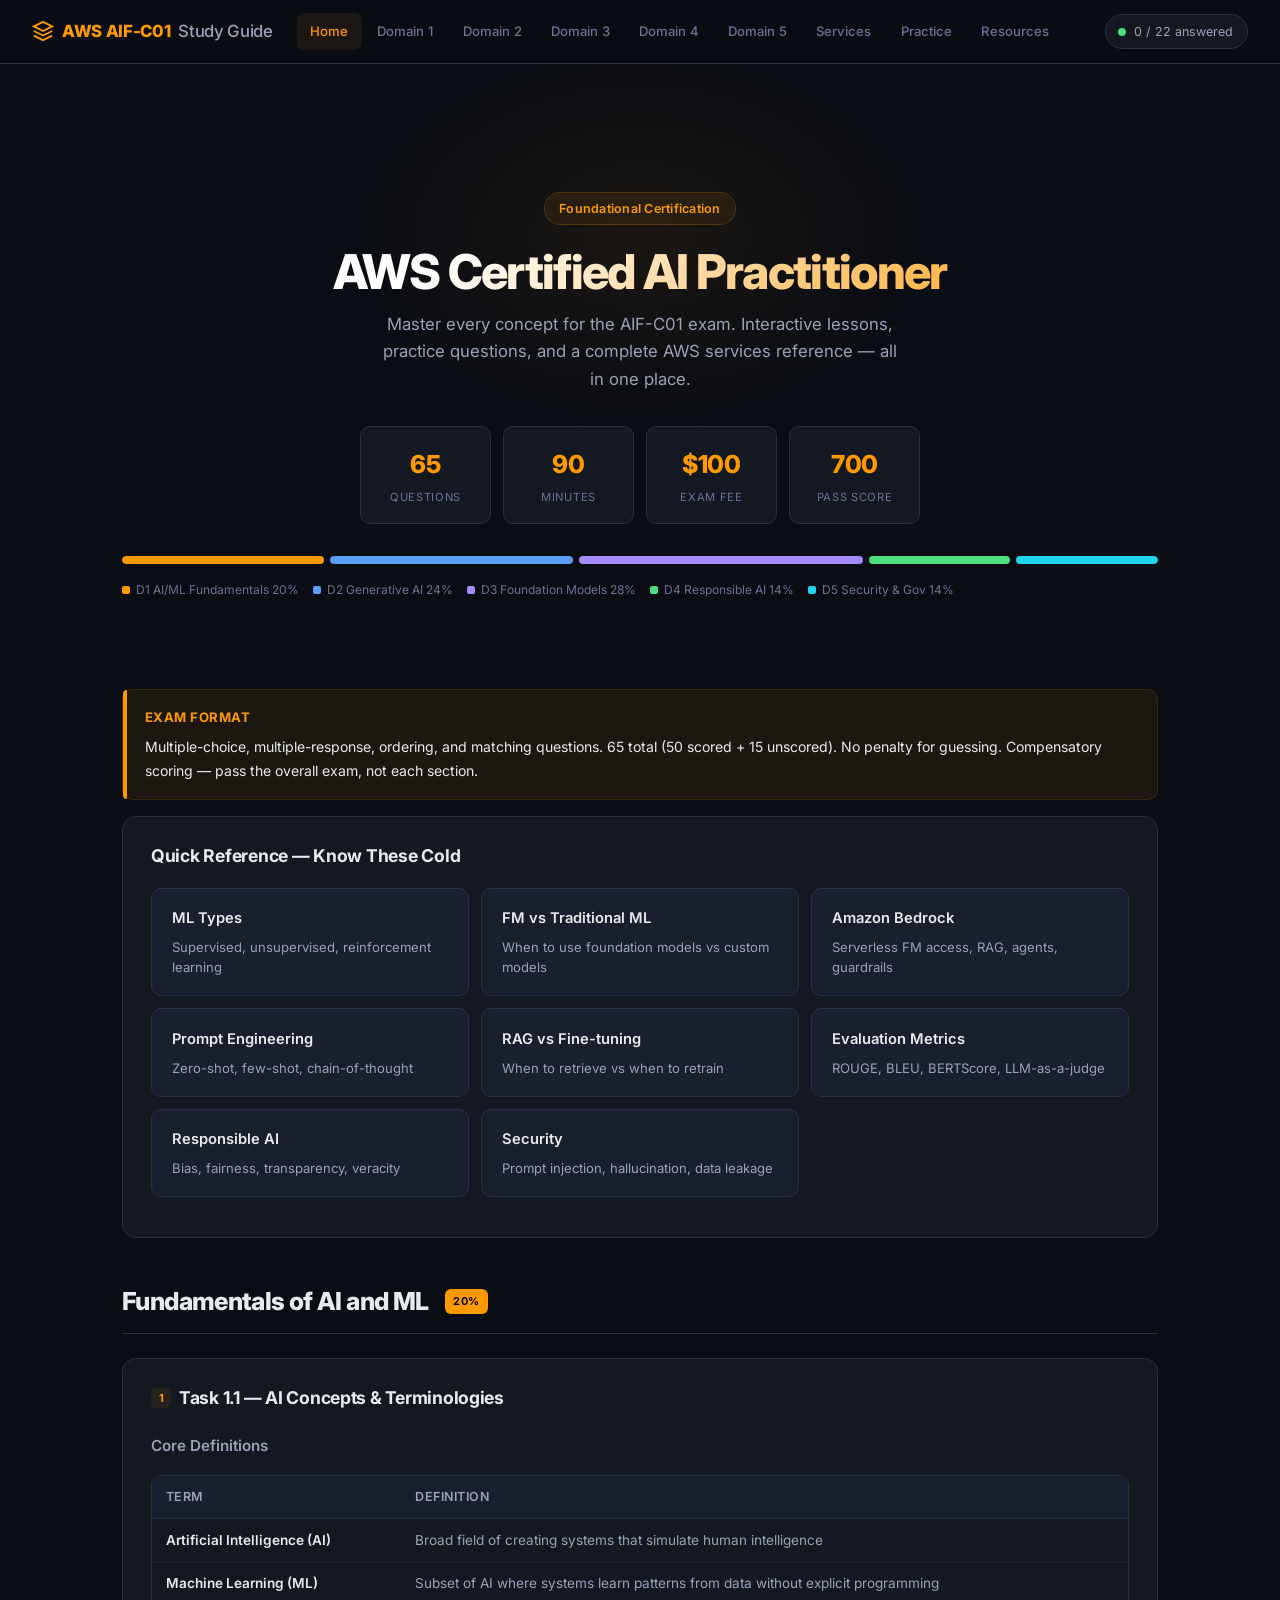
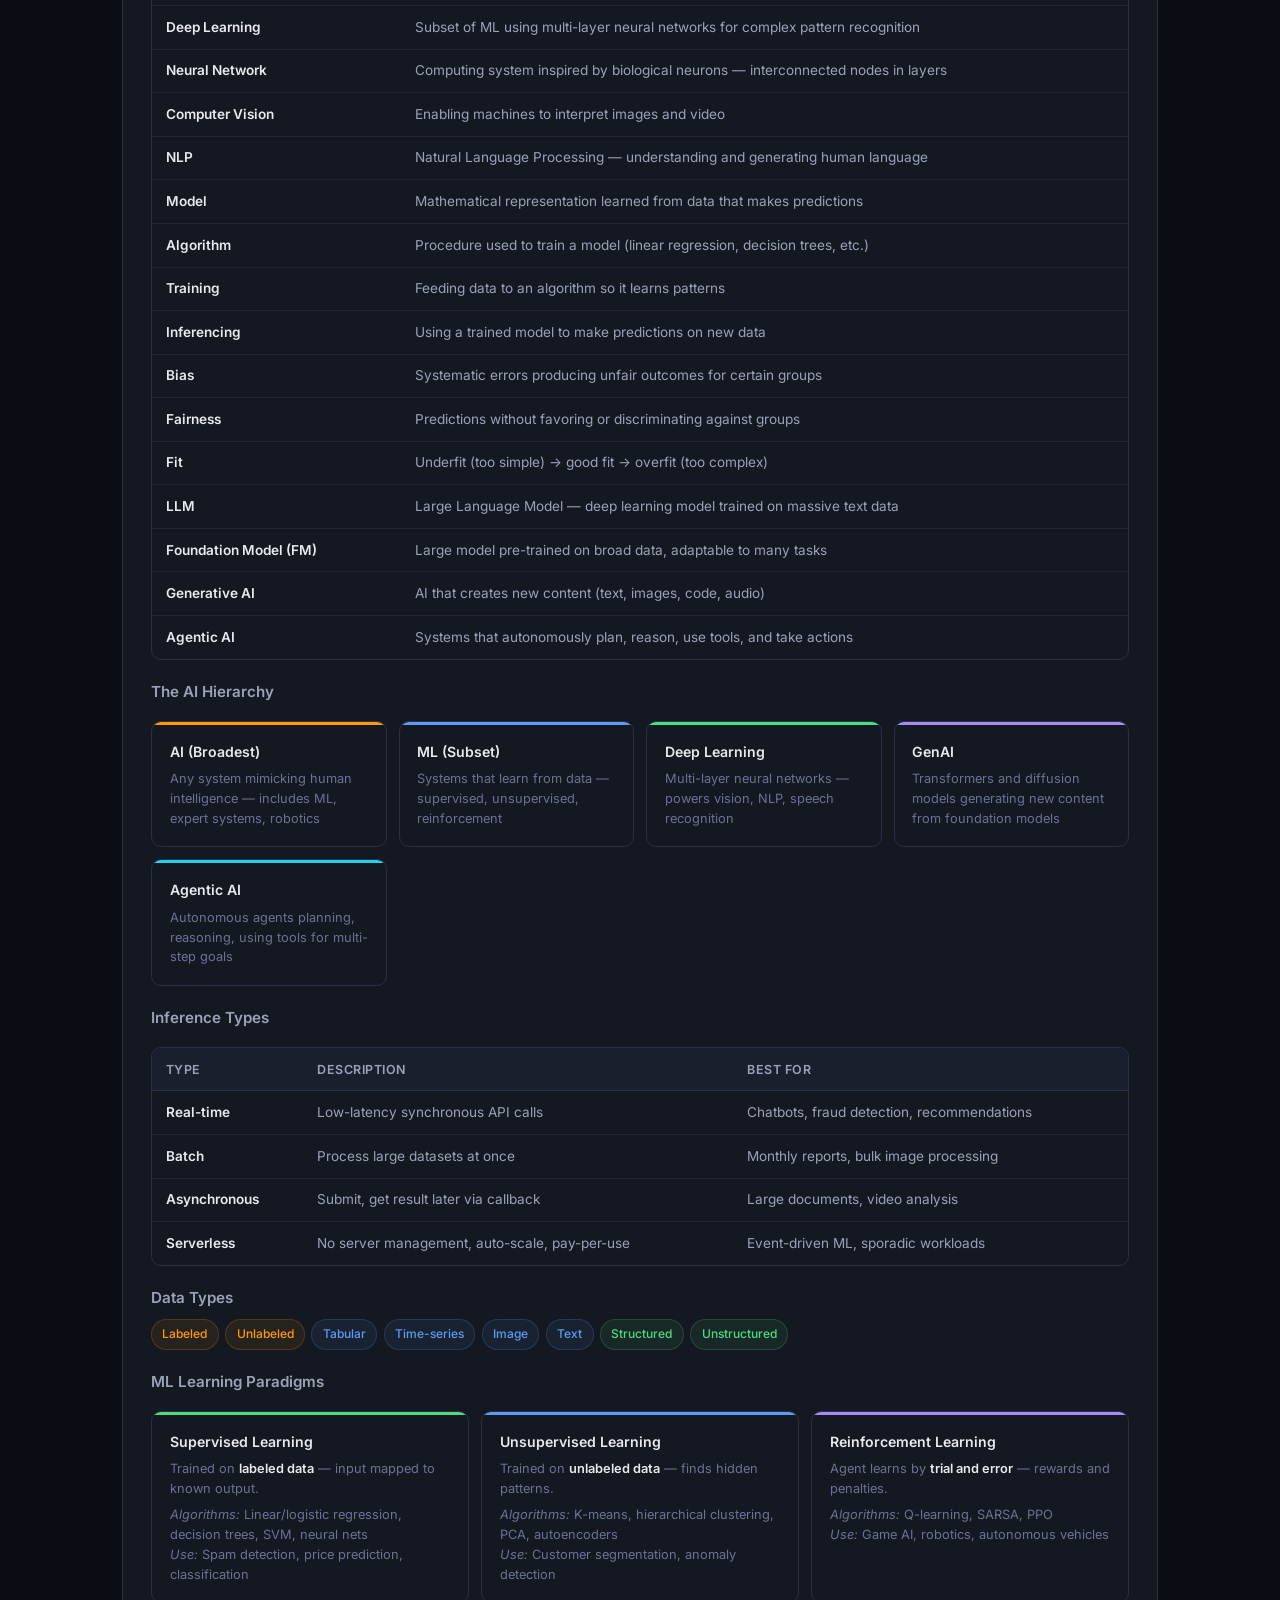
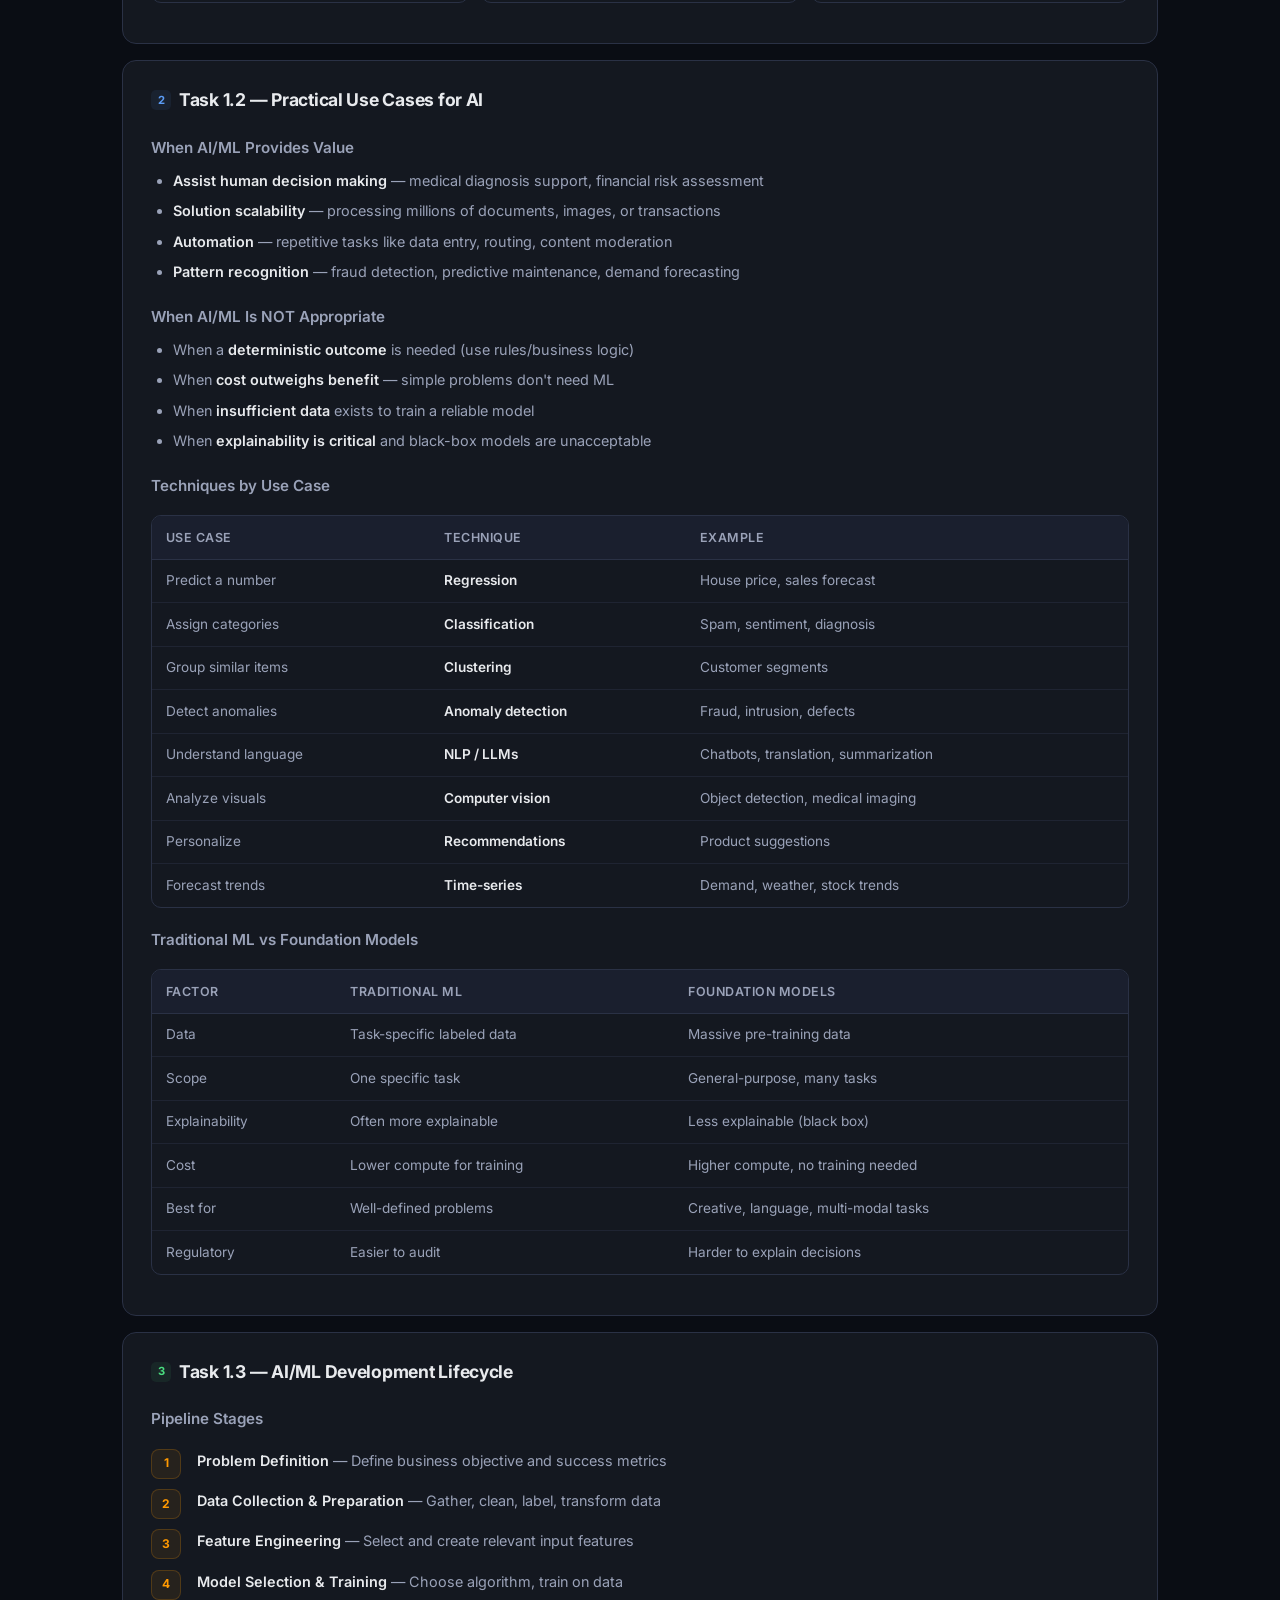
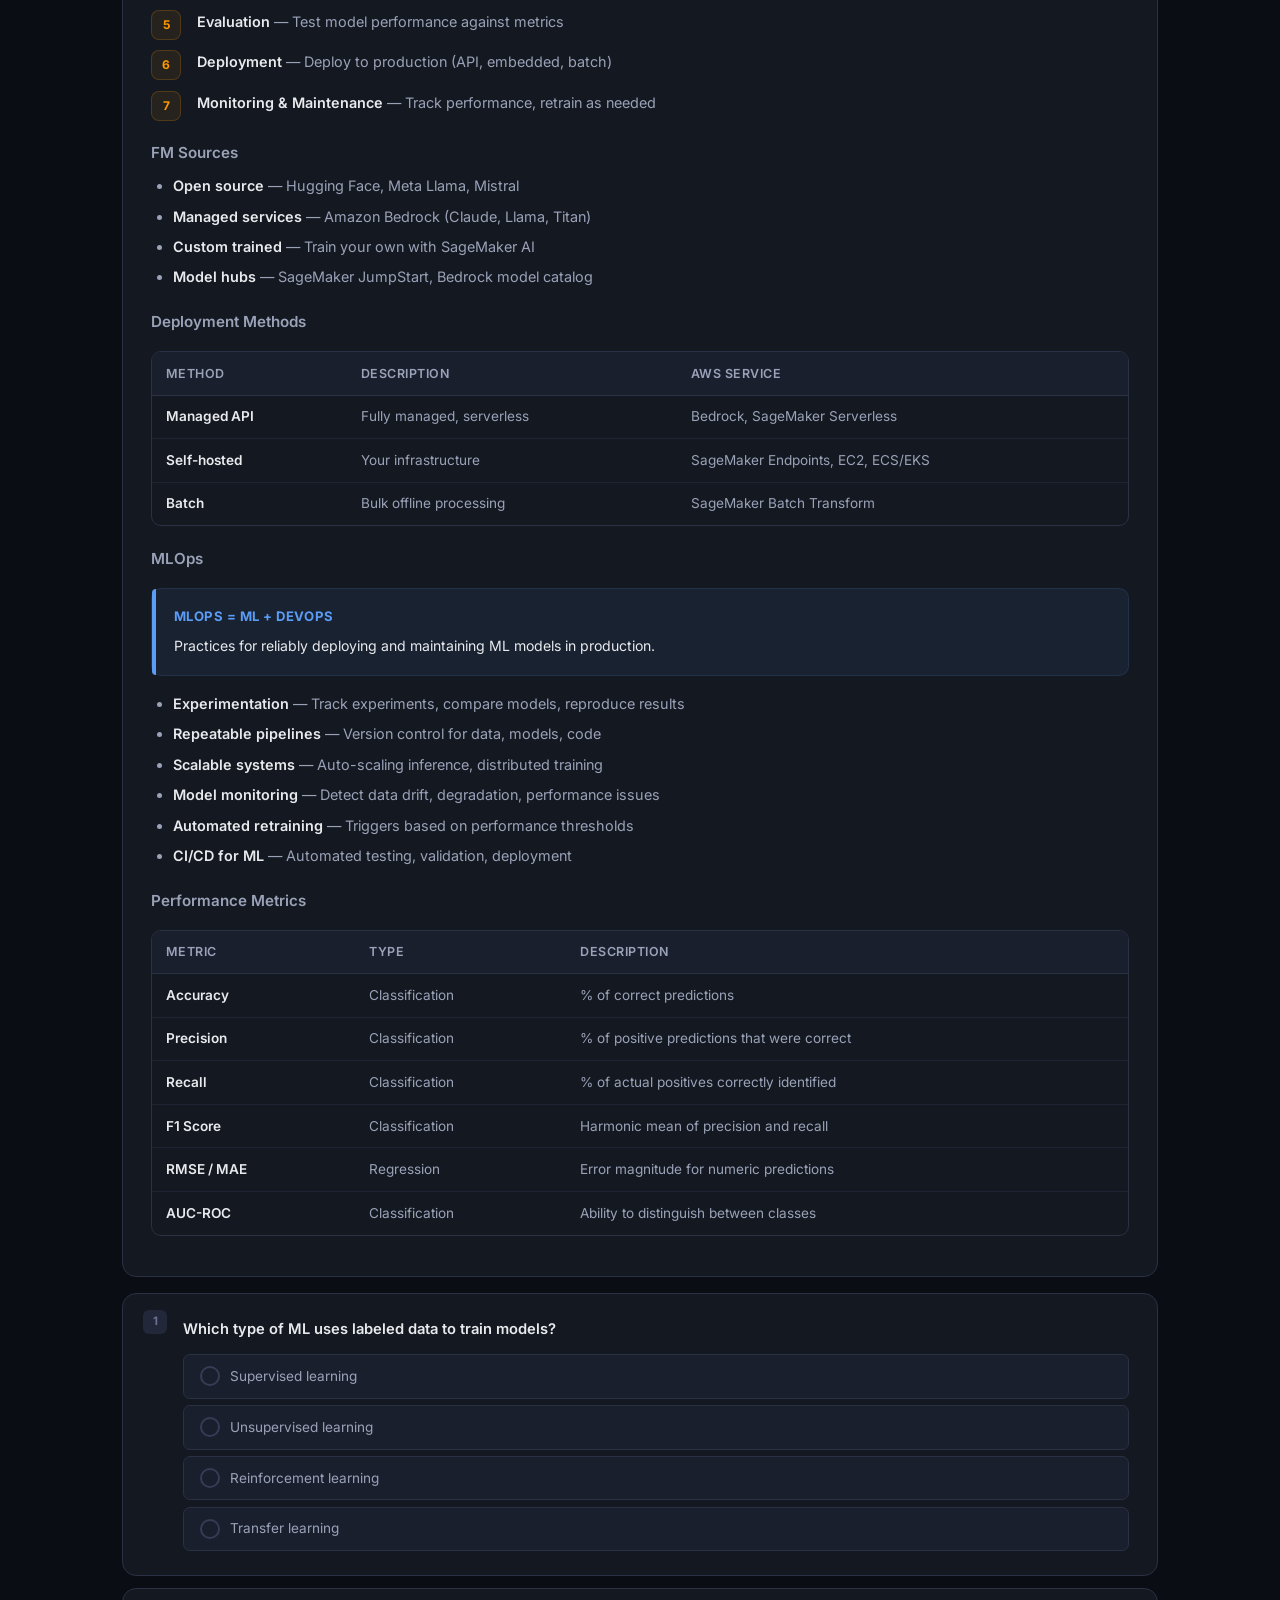
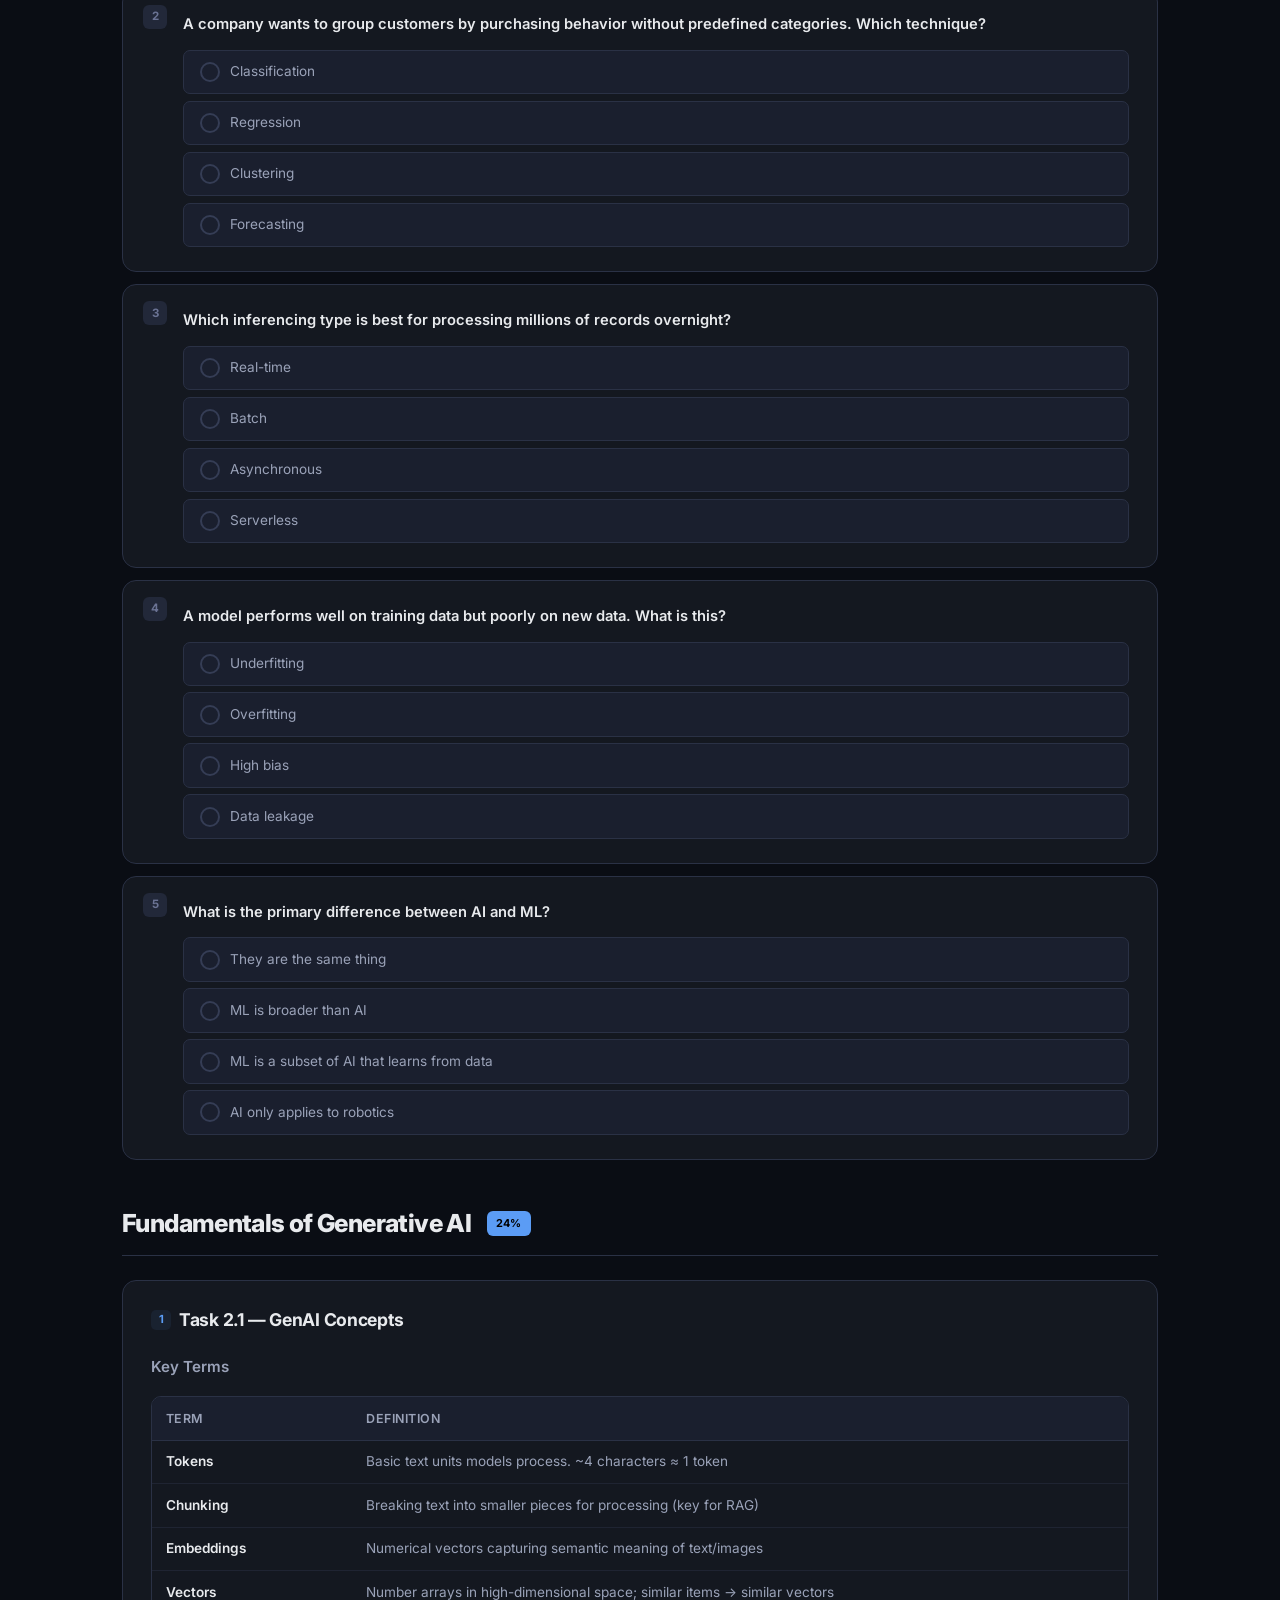
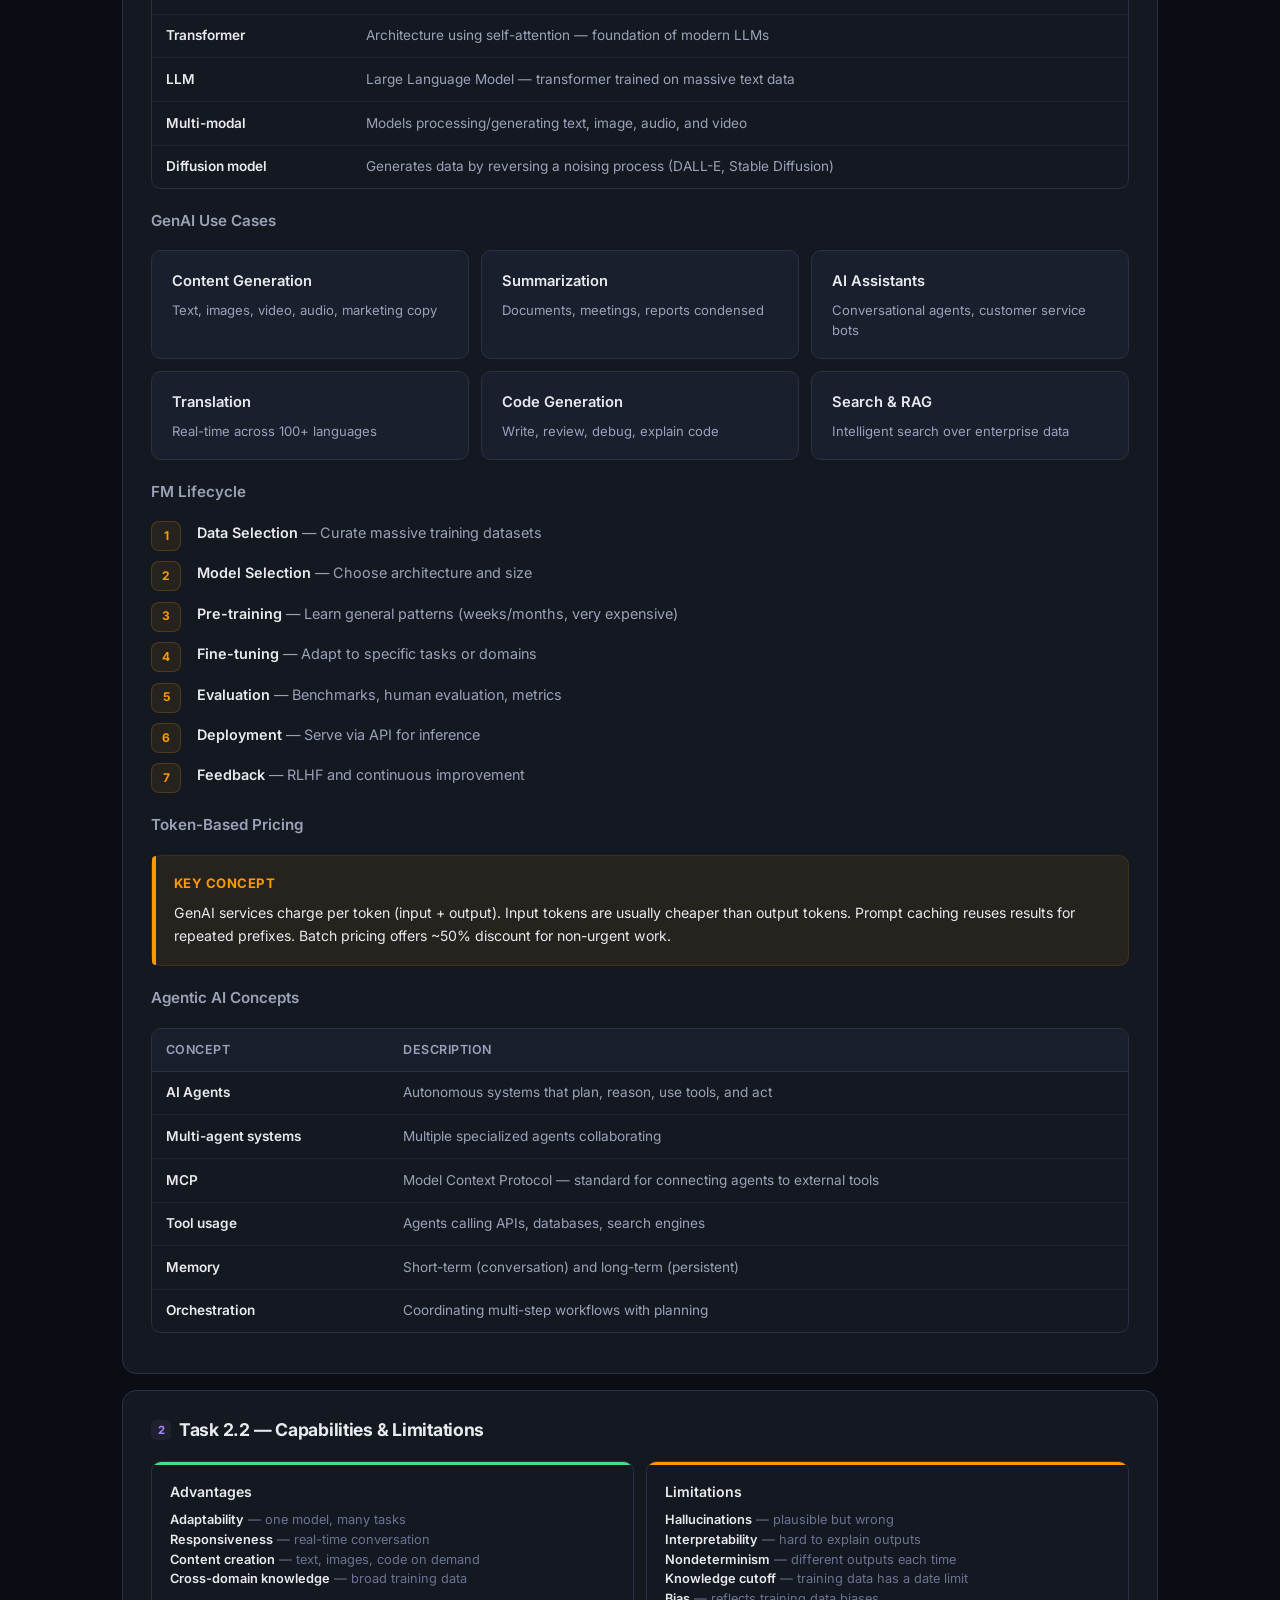
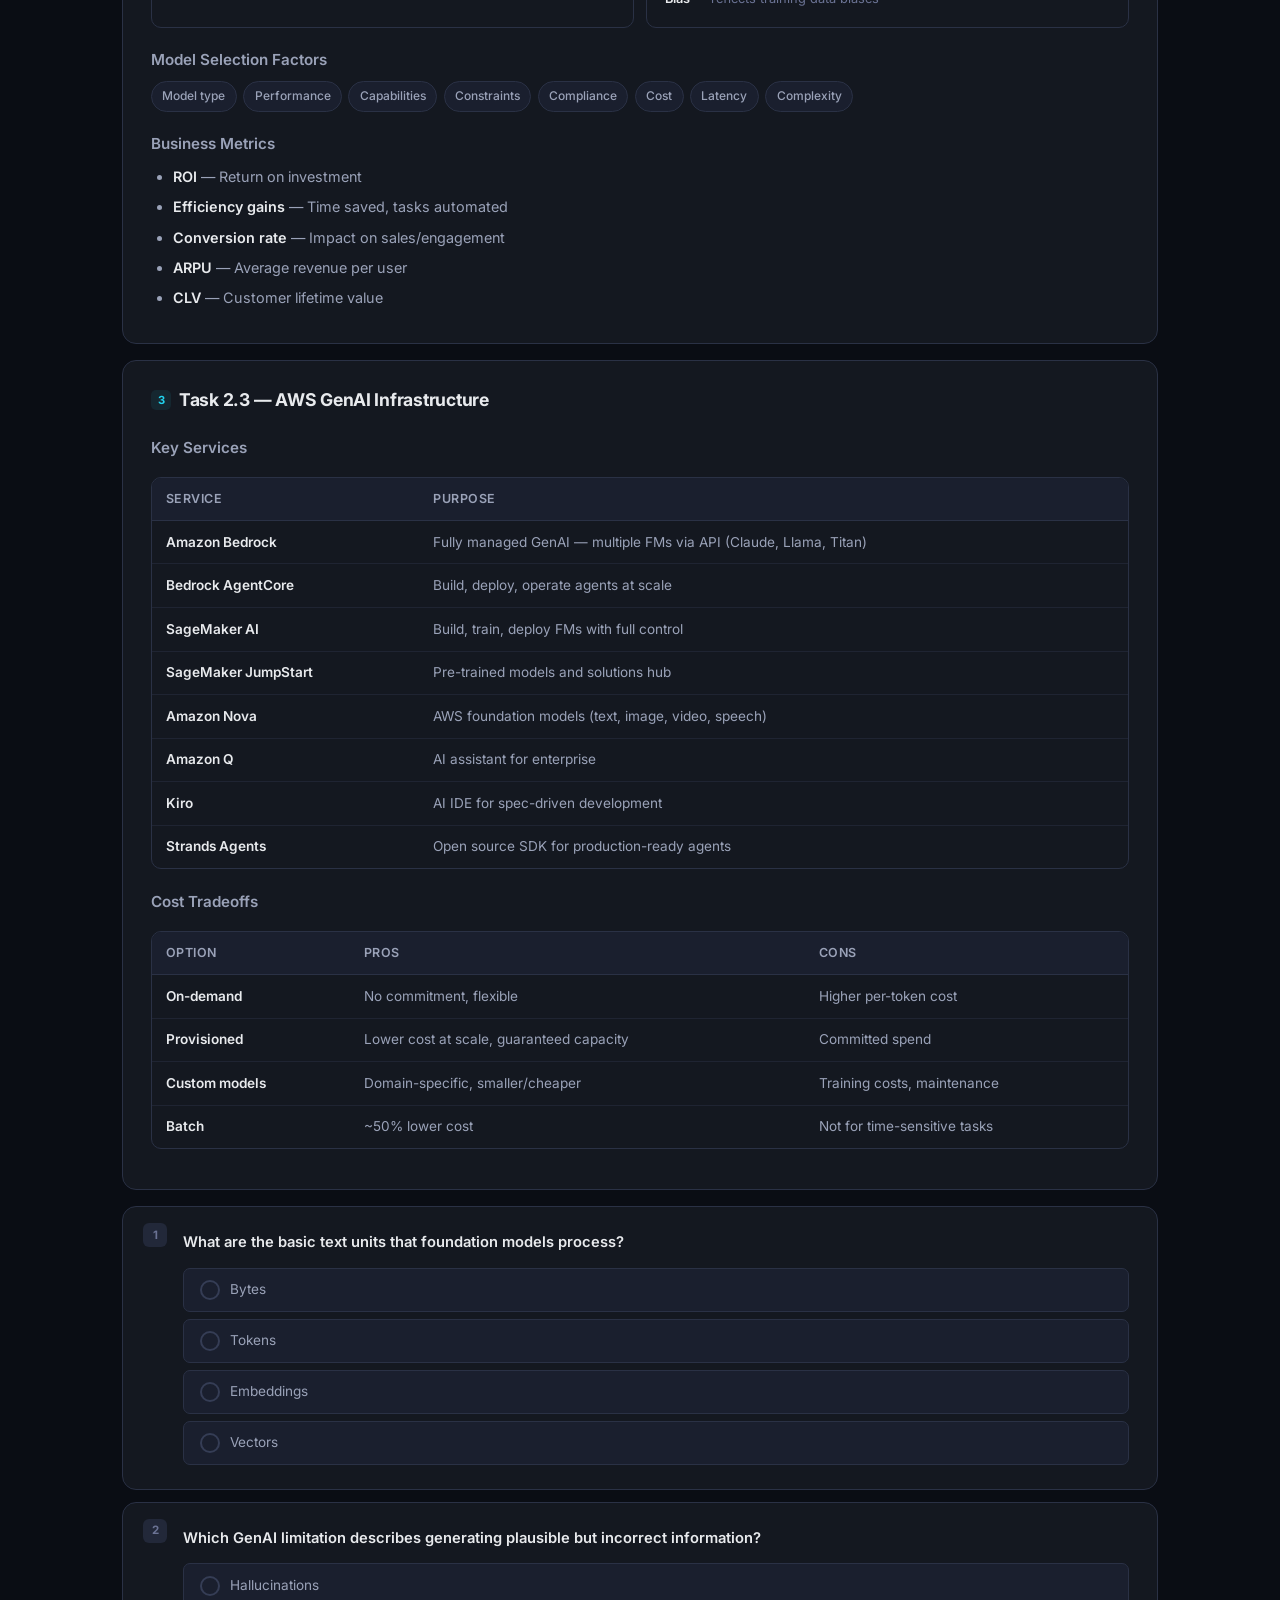
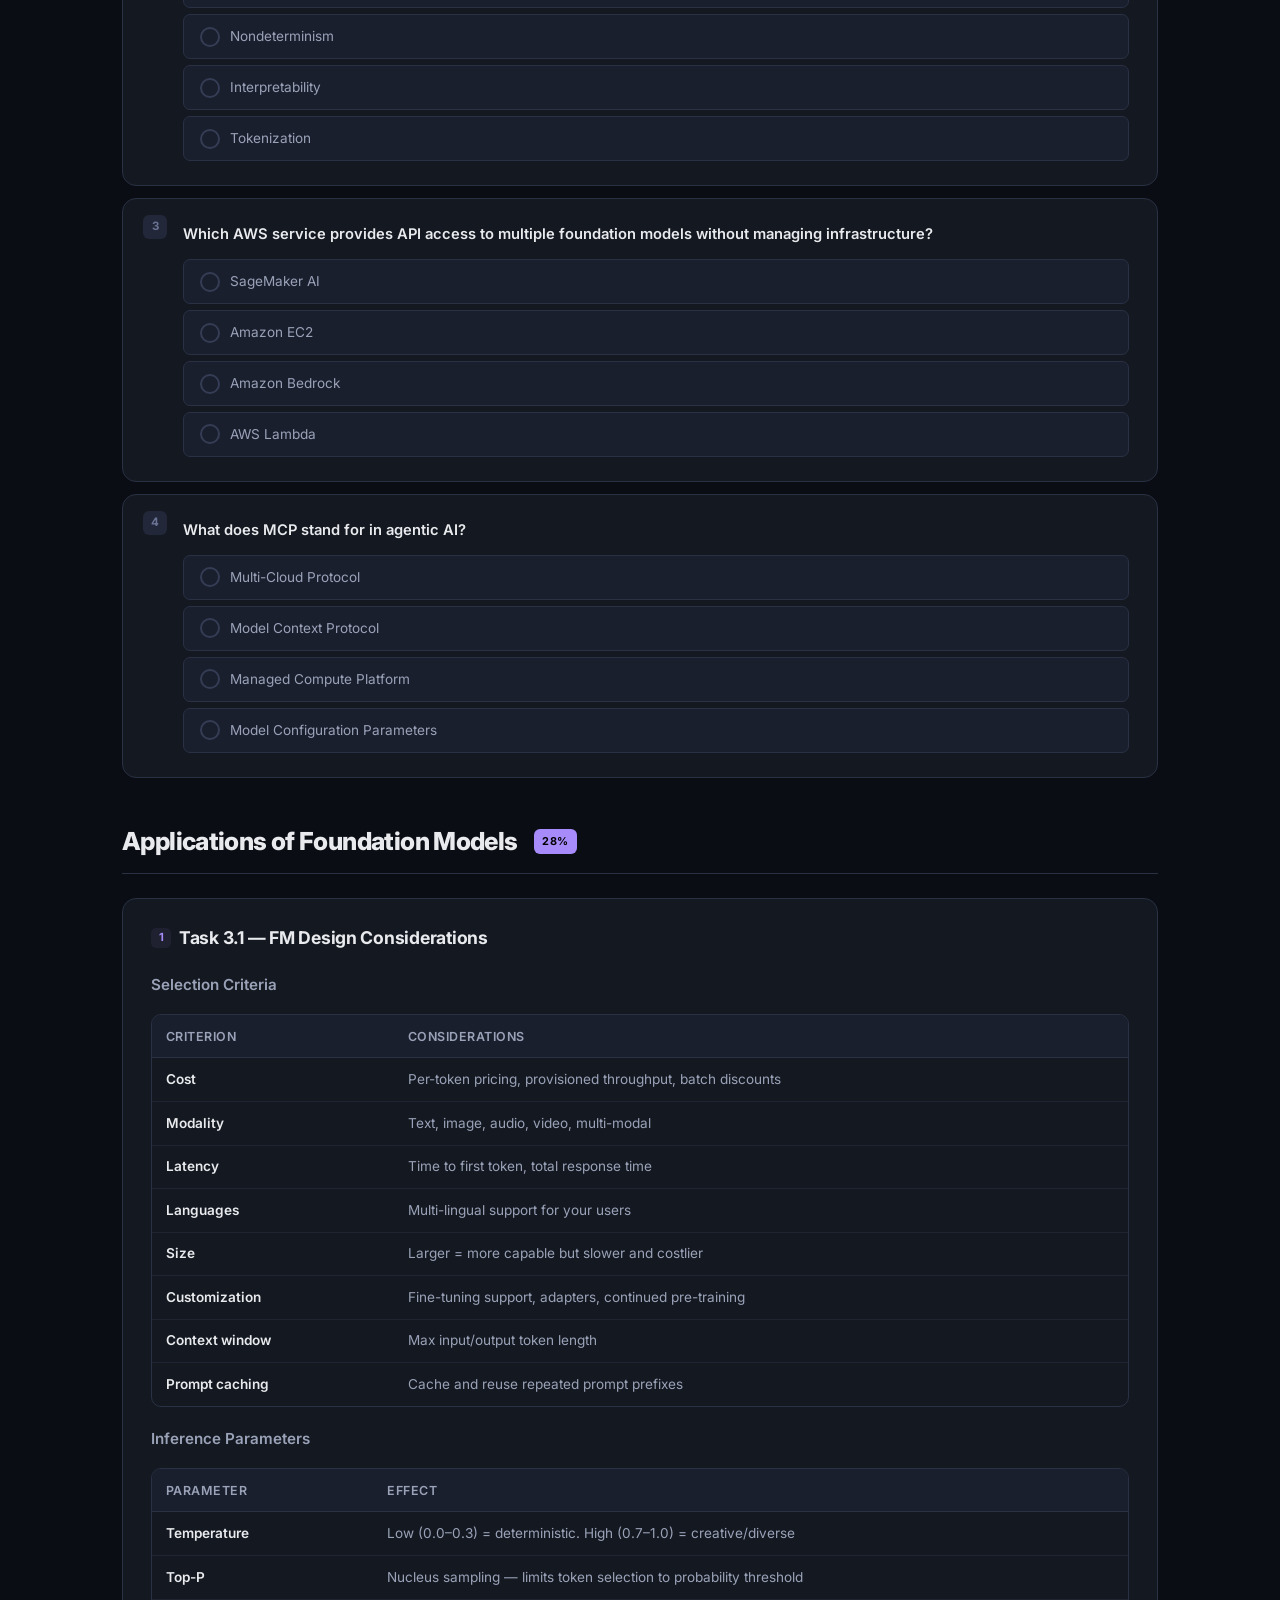
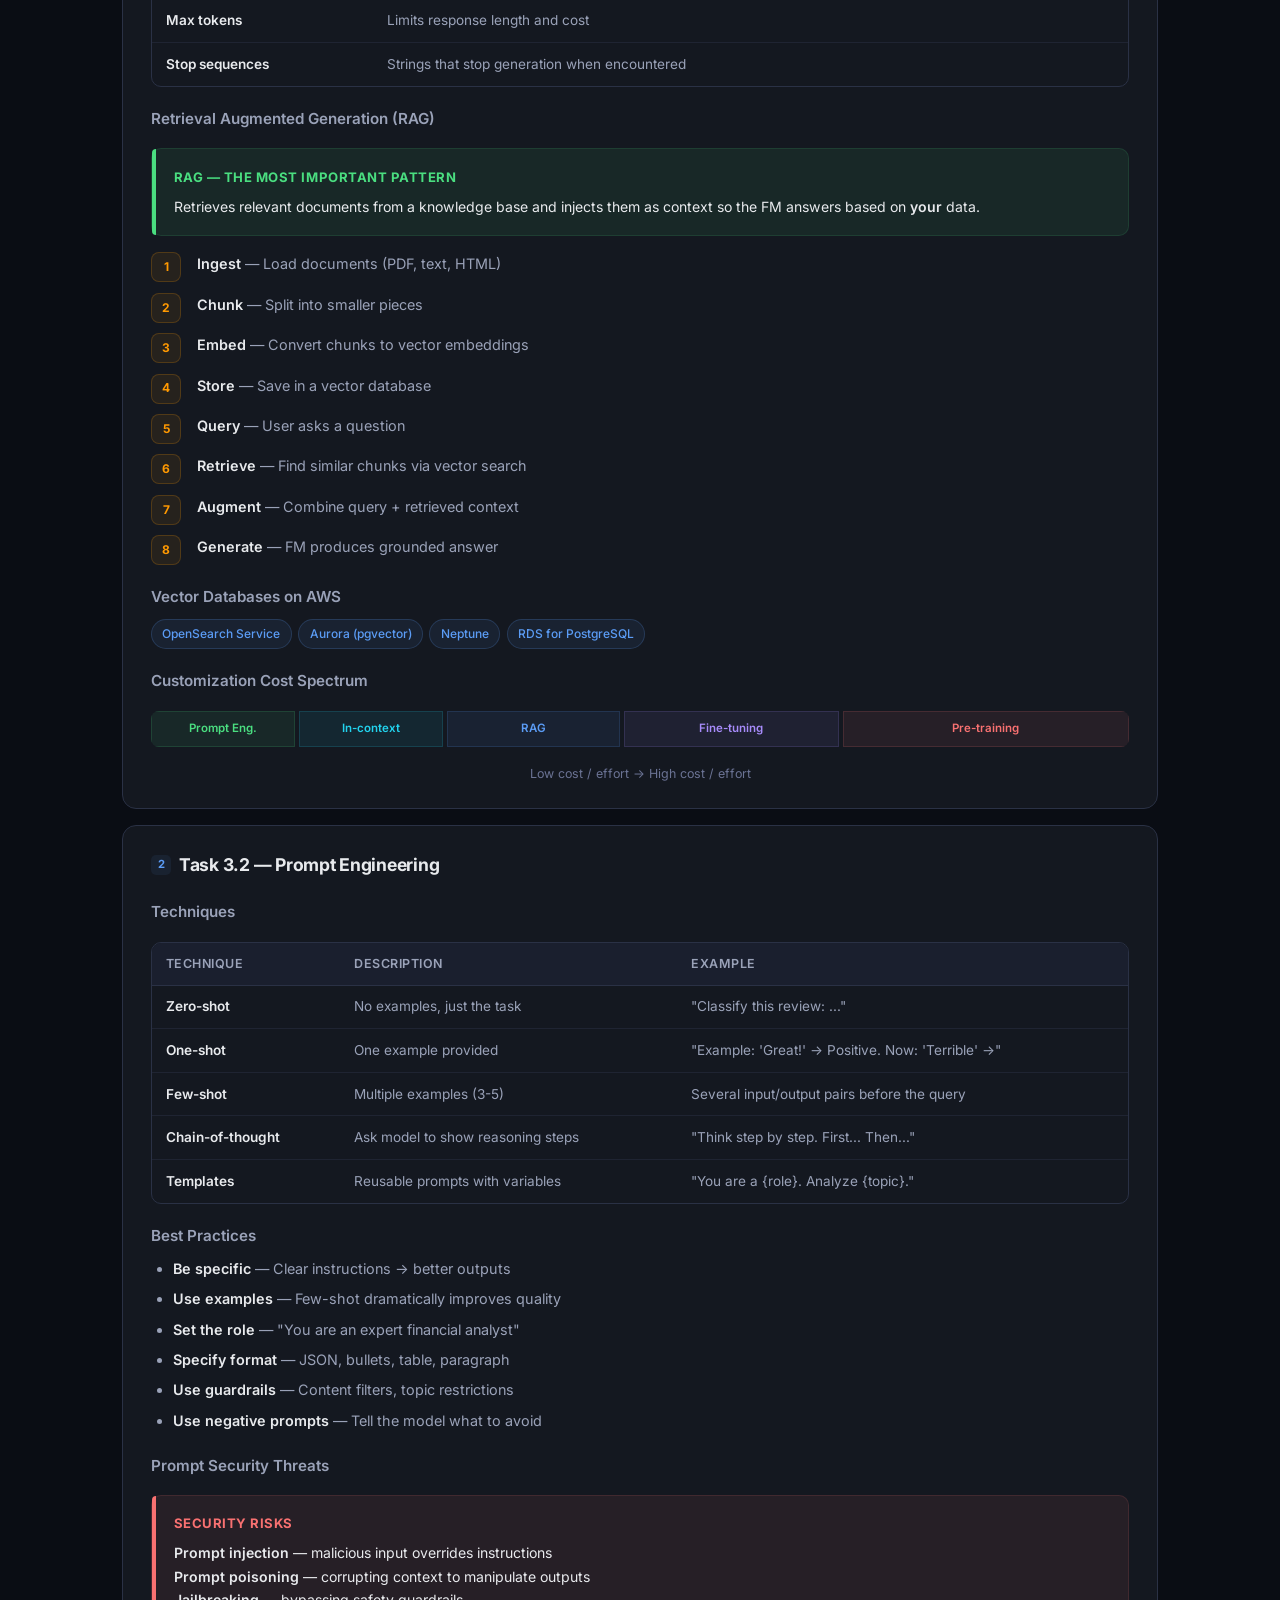
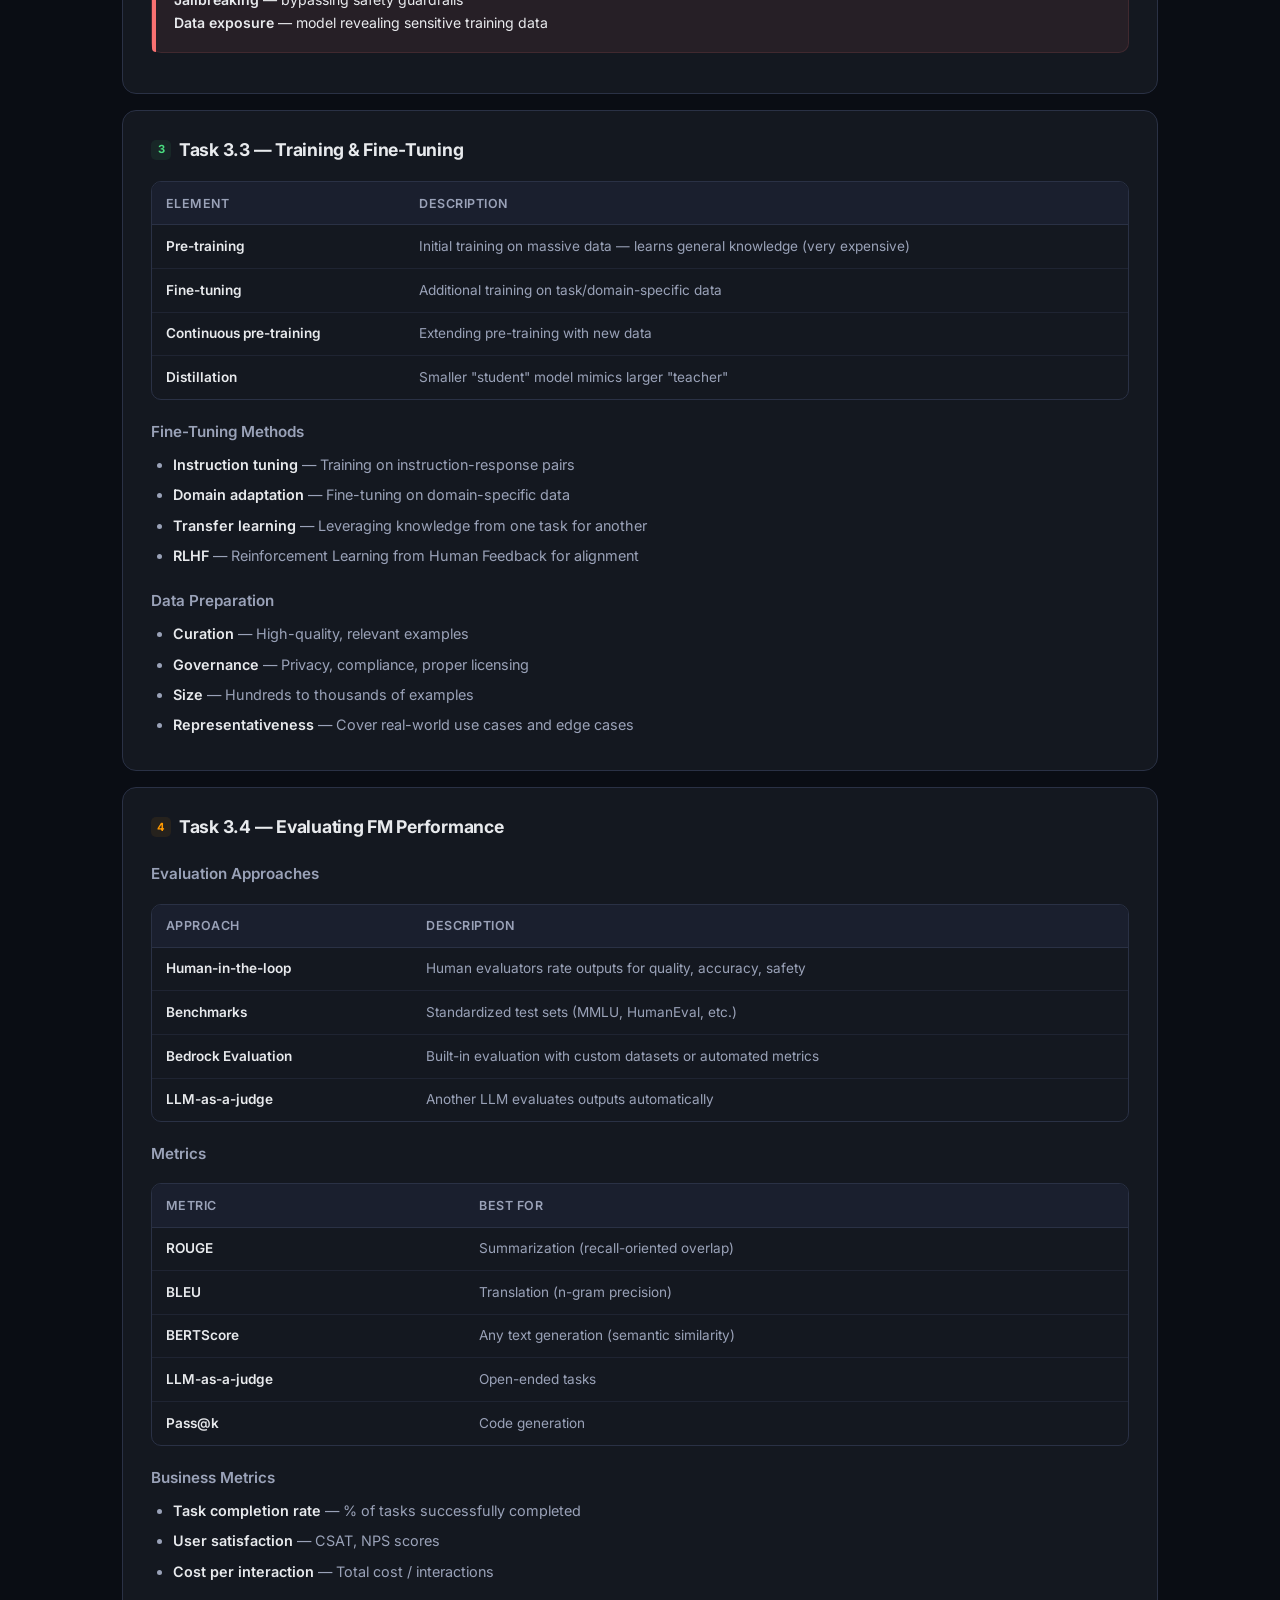
==== docs/index.html @ 1b29e48a "Deploy site to GitHub Pages via docs/ folder GitHub Pages only supports / or /docs as source paths. " ====
<!DOCTYPE html>
<html lang="en">
<head>
<meta charset="UTF-8">
<meta name="viewport" content="width=device-width, initial-scale=1.0">
<title>AWS AI Practitioner (AIF-C01) — Study Guide</title>
<link rel="preconnect" href="https://fonts.googleapis.com">
<link href="https://fonts.googleapis.com/css2?family=Inter:wght@400;500;600;700;800&family=JetBrains+Mono:wght@400;500&display=swap" rel="stylesheet">
<style>
/* ─── FOUNDATIONS ─── */
:root{
  --bg:#0a0d14;--bg2:#0f1219;--surface:#141820;--surface2:#1a1f2e;--surface3:#222839;
  --border:#2a3145;--border2:#353d55;
  --orange:#ff9900;--orange2:#ffad33;--orange-dim:rgba(255,153,0,.08);
  --blue:#5b9cf5;--blue-dim:rgba(91,156,245,.08);
  --green:#4ade80;--green-dim:rgba(74,222,128,.08);
  --red:#f87171;--red-dim:rgba(248,113,113,.08);
  --purple:#a78bfa;--purple-dim:rgba(167,139,250,.08);
  --cyan:#22d3ee;--cyan-dim:rgba(34,211,238,.08);
  --text:#e8eaed;--text2:#9aa2b8;--text3:#6b7394;
  --radius:14px;--radius-sm:10px;--radius-xs:7px;
  --shadow:0 4px 24px rgba(0,0,0,.35);--shadow-sm:0 2px 12px rgba(0,0,0,.25);
  --font:'Inter',system-ui,-apple-system,sans-serif;
  --mono:'JetBrains Mono',ui-monospace,monospace;
}
*{margin:0;padding:0;box-sizing:border-box}
html{scroll-behavior:smooth;scrollbar-width:thin;scrollbar-color:var(--border2) transparent}
::-webkit-scrollbar{width:6px}::-webkit-scrollbar-track{background:transparent}::-webkit-scrollbar-thumb{background:var(--border2);border-radius:3px}
body{font-family:var(--font);background:var(--bg);color:var(--text);line-height:1.72;font-size:15px;-webkit-font-smoothing:antialiased}
::selection{background:rgba(255,153,0,.25)}
a{color:var(--orange);text-decoration:none;transition:.2s}a:hover{color:var(--orange2)}
img{max-width:100%}

/* ─── TOP NAV ─── */
.topnav{position:fixed;top:0;left:0;right:0;height:64px;background:rgba(10,13,20,.88);backdrop-filter:blur(16px) saturate(1.4);border-bottom:1px solid var(--border);z-index:200;display:flex;align-items:center;padding:0 2rem;gap:1.5rem}
.logo{font-weight:800;font-size:1.05rem;color:var(--orange);white-space:nowrap;letter-spacing:-.02em;display:flex;align-items:center;gap:.5rem}
.logo svg{width:22px;height:22px}
.logo span{color:var(--text2);font-weight:500}
.nav-links{display:flex;gap:2px;overflow-x:auto;scrollbar-width:none;flex:1}
.nav-links::-webkit-scrollbar{display:none}
.nav-links a{padding:.45rem .85rem;border-radius:var(--radius-xs);font-size:.82rem;font-weight:500;color:var(--text3);white-space:nowrap;transition:.2s;position:relative}
.nav-links a:hover{color:var(--text);background:var(--surface)}
.nav-links a.active{color:var(--orange);background:var(--orange-dim)}
.nav-right{display:flex;align-items:center;gap:.75rem}
.progress-pill{display:flex;align-items:center;gap:.5rem;background:var(--surface);border:1px solid var(--border);border-radius:20px;padding:.35rem .9rem .35rem .7rem;font-size:.78rem;color:var(--text2);white-space:nowrap}
.progress-pill .dot{width:8px;height:8px;border-radius:50%;background:var(--green)}
.menu-btn{display:none;background:none;border:none;color:var(--text2);cursor:pointer;padding:.4rem}

/* ─── LAYOUT ─── */
.main{max-width:960px;margin:0 auto;padding:88px 2rem 4rem}
.wide{max-width:1100px}

/* ─── HERO ─── */
.hero{text-align:center;padding:3.5rem 0 2.5rem;position:relative}
.hero::before{content:'';position:absolute;top:-100px;left:50%;transform:translateX(-50%);width:600px;height:400px;background:radial-gradient(ellipse,rgba(255,153,0,.07) 0%,transparent 70%);pointer-events:none;z-index:-1}
.hero-badge{display:inline-flex;align-items:center;gap:.45rem;background:var(--orange-dim);border:1px solid rgba(255,153,0,.18);border-radius:20px;padding:.3rem .9rem;font-size:.78rem;font-weight:600;color:var(--orange);margin-bottom:1.2rem;letter-spacing:.02em}
.hero h1{font-size:clamp(2rem,5vw,3rem);font-weight:800;letter-spacing:-.035em;line-height:1.15;margin-bottom:.7rem;background:linear-gradient(135deg,#fff 30%,var(--orange) 100%);-webkit-background-clip:text;-webkit-text-fill-color:transparent}
.hero p{color:var(--text2);font-size:1.05rem;max-width:520px;margin:0 auto;line-height:1.65}
.stats{display:grid;grid-template-columns:repeat(4,1fr);gap:.75rem;margin-top:2rem;max-width:560px;margin-left:auto;margin-right:auto}
.stat{background:var(--surface);border:1px solid var(--border);border-radius:var(--radius-sm);padding:1rem .75rem;text-align:center;transition:.25s}
.stat:hover{border-color:var(--border2);transform:translateY(-2px)}
.stat .num{font-size:1.55rem;font-weight:800;color:var(--orange);letter-spacing:-.02em}
.stat .label{font-size:.7rem;color:var(--text3);text-transform:uppercase;letter-spacing:.06em;margin-top:.15rem}

/* ─── DOMAIN PROGRESS BAR ─── */
.domain-bar{display:flex;gap:6px;margin:2rem 0 1rem;height:8px;border-radius:4px;overflow:hidden}
.domain-bar div{border-radius:4px;transition:.4s}
.domain-bar .d1{flex:20;background:var(--orange)}
.domain-bar .d2{flex:24;background:var(--blue)}
.domain-bar .d3{flex:28;background:var(--purple)}
.domain-bar .d4{flex:14;background:var(--green)}
.domain-bar .d5{flex:14;background:var(--cyan)}
.domain-legend{display:flex;flex-wrap:wrap;gap:.4rem .9rem;font-size:.75rem;color:var(--text3);margin-bottom:2rem}
.domain-legend span{display:flex;align-items:center;gap:.35rem}
.domain-legend .dot{width:8px;height:8px;border-radius:2px}

/* ─── SECTION HEADERS ─── */
section{margin-top:3rem;scroll-margin-top:80px}
.sec-head{display:flex;align-items:center;gap:1rem;margin-bottom:1.5rem;padding-bottom:1rem;border-bottom:1px solid var(--border)}
.sec-head h2{font-size:1.55rem;font-weight:800;color:var(--text);letter-spacing:-.025em;line-height:1.25}
.sec-head .badge{display:inline-flex;align-items:center;background:var(--orange);color:#000;font-size:.68rem;font-weight:700;padding:.2rem .55rem;border-radius:6px;letter-spacing:.03em}
.sec-head .badge.blue{background:var(--blue)}
.sec-head .badge.purple{background:var(--purple)}
.sec-head .badge.green{background:var(--green)}
.sec-head .badge.cyan{background:var(--cyan)}

h3{font-size:1.1rem;font-weight:700;color:var(--text);margin:1.8rem 0 .6rem;letter-spacing:-.015em;display:flex;align-items:center;gap:.5rem}
h3 .icon{width:20px;height:20px;border-radius:5px;display:inline-flex;align-items:center;justify-content:center;font-size:.7rem;flex-shrink:0}
h4{font-size:.95rem;font-weight:600;color:var(--text2);margin:1.2rem 0 .4rem}
p,li{font-size:.9rem;color:var(--text2);line-height:1.72}
ul,ol{padding-left:1.4rem;margin:.5rem 0}
li{margin:.35rem 0}
strong{color:var(--text);font-weight:600}

/* ─── CARDS ─── */
.card{background:var(--surface);border:1px solid var(--border);border-radius:var(--radius);padding:1.5rem 1.75rem;margin:1rem 0;transition:.25s}
.card:hover{border-color:var(--border2)}
.card h3:first-child,.card>h3{margin-top:0}
.card-grid{display:grid;grid-template-columns:repeat(auto-fill,minmax(280px,1fr));gap:.75rem;margin:1rem 0}
.card-grid .card{margin:0}
.mini-card{background:var(--surface2);border:1px solid var(--border);border-radius:var(--radius-sm);padding:1.1rem 1.25rem;transition:.25s}
.mini-card:hover{border-color:var(--border2);transform:translateY(-1px)}
.mini-card h4{margin:0 0 .35rem;color:var(--text);font-size:.92rem}
.mini-card p{margin:0;font-size:.82rem;line-height:1.55}

/* ─── TABLES ─── */
.table-wrap{overflow-x:auto;margin:1rem 0;border-radius:var(--radius-sm);border:1px solid var(--border)}
table{width:100%;border-collapse:collapse;font-size:.85rem}
thead th{background:var(--surface2);color:var(--text2);padding:.65rem .85rem;text-align:left;font-weight:600;font-size:.78rem;text-transform:uppercase;letter-spacing:.04em;border-bottom:1px solid var(--border)}
td{padding:.6rem .85rem;border-bottom:1px solid rgba(42,49,69,.5);color:var(--text2);vertical-align:top}
tr:last-child td{border-bottom:none}
tr:hover td{background:rgba(255,153,0,.02)}
td strong{color:var(--text)}

/* ─── TABS ─── */
.tabs{display:flex;gap:4px;margin-bottom:1rem;flex-wrap:wrap;background:var(--surface);border:1px solid var(--border);border-radius:var(--radius-sm);padding:4px}
.tab-btn{background:transparent;border:none;color:var(--text3);padding:.5rem 1rem;border-radius:var(--radius-xs);cursor:pointer;font-size:.82rem;font-weight:500;font-family:var(--font);transition:.2s}
.tab-btn:hover{color:var(--text2);background:var(--surface2)}
.tab-btn.active{color:var(--orange);background:var(--orange-dim);font-weight:600}
.tab-content{display:none;animation:fadeUp .3s ease}.tab-content.active{display:block}

/* ─── QUIZ ─── */
.quiz-container{counter-reset:quiz-count}
.quiz{background:var(--surface);border:1px solid var(--border);border-radius:var(--radius);padding:1.5rem 1.75rem;margin:.75rem 0;counter-increment:quiz-count;position:relative}
.quiz::before{content:counter(quiz-count);position:absolute;top:1rem;left:1.25rem;width:24px;height:24px;border-radius:6px;background:var(--surface3);color:var(--text3);font-size:.72rem;font-weight:700;display:flex;align-items:center;justify-content:center}
.quiz-q{font-weight:600;color:var(--text);margin-bottom:.85rem;padding-left:2rem;font-size:.92rem;line-height:1.55}
.quiz-opts{display:flex;flex-direction:column;gap:.4rem;padding-left:2rem}
.quiz-opt{background:var(--surface2);border:1px solid var(--border);border-radius:var(--radius-xs);padding:.6rem 1rem;cursor:pointer;transition:.2s;font-size:.85rem;color:var(--text2);display:flex;align-items:center;gap:.65rem}
.quiz-opt::before{content:'';width:16px;height:16px;border-radius:50%;border:2px solid var(--border2);flex-shrink:0;transition:.2s}
.quiz-opt:hover{border-color:var(--border2);background:var(--surface3)}
.quiz-opt.correct{border-color:var(--green);background:var(--green-dim);color:var(--green)}.quiz-opt.correct::before{border-color:var(--green);background:var(--green)}
.quiz-opt.wrong{border-color:var(--red);background:var(--red-dim);color:var(--red)}.quiz-opt.wrong::before{border-color:var(--red);background:var(--red)}
.quiz-opt.correct::before,.quiz-opt.wrong::before{content:'\2713';font-size:.65rem;color:#000;display:flex;align-items:center;justify-content:center}
.quiz-feedback{margin:.8rem 0 0;padding:.75rem 1rem;border-radius:var(--radius-xs);font-size:.84rem;display:none;padding-left:2rem;line-height:1.55}
.quiz-feedback.show{display:block;animation:fadeUp .25s ease}
.quiz-feedback.correct-fb{background:var(--green-dim);color:var(--green);border-left:3px solid var(--green)}
.quiz-feedback.wrong-fb{background:var(--red-dim);color:var(--red);border-left:3px solid var(--red)}

/* ─── CALLOUTS ─── */
.callout{border-radius:var(--radius-sm);padding:1.1rem 1.35rem;margin:1rem 0;font-size:.88rem;line-height:1.65;position:relative}
.callout::before{content:'';position:absolute;left:0;top:0;bottom:0;width:4px;border-radius:var(--radius-sm) 0 0 var(--radius-sm)}
.callout.orange{background:var(--orange-dim);border:1px solid rgba(255,153,0,.12)}.callout.orange::before{background:var(--orange)}
.callout.blue{background:var(--blue-dim);border:1px solid rgba(91,156,245,.12)}.callout.blue::before{background:var(--blue)}
.callout.green{background:var(--green-dim);border:1px solid rgba(74,222,128,.12)}.callout.green::before{background:var(--green)}
.callout.red{background:var(--red-dim);border:1px solid rgba(248,113,113,.12)}.callout.red::before{background:var(--red)}
.callout.purple{background:var(--purple-dim);border:1px solid rgba(167,139,250,.12)}.callout.purple::before{background:var(--purple)}
.callout-title{font-weight:700;font-size:.82rem;text-transform:uppercase;letter-spacing:.04em;margin-bottom:.4rem}
.callout.orange .callout-title{color:var(--orange)}
.callout.blue .callout-title{color:var(--blue)}
.callout.green .callout-title{color:var(--green)}
.callout.red .callout-title{color:var(--red)}
.callout.purple .callout-title{color:var(--purple)}

/* ─── TAGS ─── */
.tags{display:flex;flex-wrap:wrap;gap:.4rem;margin:.5rem 0}
.tag{display:inline-flex;align-items:center;gap:.3rem;background:var(--surface2);border:1px solid var(--border);padding:.25rem .65rem;border-radius:20px;font-size:.75rem;color:var(--text2);font-weight:500}
.tag.orange{border-color:rgba(255,153,0,.2);color:var(--orange);background:var(--orange-dim)}
.tag.blue{border-color:rgba(91,156,245,.2);color:var(--blue);background:var(--blue-dim)}
.tag.green{border-color:rgba(74,222,128,.2);color:var(--green);background:var(--green-dim)}
.tag.purple{border-color:rgba(167,139,250,.2);color:var(--purple);background:var(--purple-dim)}
.tag.cyan{border-color:rgba(34,211,238,.2);color:var(--cyan);background:var(--cyan-dim)}

/* ─── STEP LIST ─── */
.steps{counter-reset:step;list-style:none;padding:0;margin:1rem 0}
.steps li{counter-increment:step;display:flex;gap:1rem;margin:.65rem 0;align-items:flex-start}
.steps li::before{content:counter(step);width:28px;height:28px;border-radius:8px;background:var(--orange-dim);border:1px solid rgba(255,153,0,.2);color:var(--orange);font-size:.75rem;font-weight:700;display:flex;align-items:center;justify-content:center;flex-shrink:0}

/* ─── COMPARISON GRID ─── */
.vs-grid{display:grid;grid-template-columns:repeat(auto-fit,minmax(200px,1fr));gap:.75rem;margin:1rem 0}
.vs-card{background:var(--surface);border:1px solid var(--border);border-radius:var(--radius-sm);padding:1.1rem;position:relative;overflow:hidden}
.vs-card::before{content:'';position:absolute;top:0;left:0;right:0;height:3px}
.vs-card.c1::before{background:var(--orange)}.vs-card.c2::before{background:var(--blue)}.vs-card.c3::before{background:var(--green)}.vs-card.c4::before{background:var(--purple)}.vs-card.c5::before{background:var(--cyan)}
.vs-card h4{margin:0 0 .35rem;font-size:.88rem;color:var(--text)}
.vs-card p{margin:0;font-size:.8rem;line-height:1.55;color:var(--text3)}

/* ─── FOOTER ─── */
.footer{text-align:center;padding:3rem 0 2rem;margin-top:3rem;border-top:1px solid var(--border);color:var(--text3);font-size:.82rem}

/* ─── ANIMATIONS ─── */
@keyframes fadeUp{from{opacity:0;transform:translateY(8px)}to{opacity:1;transform:translateY(0)}}
@keyframes fadeIn{from{opacity:0}to{opacity:1}}
.fade-in{animation:fadeUp .4s ease both}

/* ─── MOBILE ─── */
@media(max-width:768px){
  .topnav{padding:0 1rem}
  .nav-links{display:none;position:absolute;top:64px;left:0;right:0;background:var(--bg2);border-bottom:1px solid var(--border);flex-direction:column;padding:.75rem;gap:2px}
  .nav-links.open{display:flex}
  .nav-links a{padding:.6rem .85rem}
  .menu-btn{display:flex}
  .progress-pill{display:none}
  .main{padding:76px 1rem 2rem}
  .hero h1{font-size:1.8rem}
  .stats{grid-template-columns:repeat(2,1fr)}
  .card-grid,.vs-grid{grid-template-columns:1fr}
  .sec-head h2{font-size:1.25rem}
  .card{padding:1.25rem}
}
@media(max-width:480px){
  .hero h1{font-size:1.5rem}
  .stat .num{font-size:1.2rem}
}
</style>
</head>
<body>

<!-- ═══════ NAV ═══════ -->
<nav class="topnav">
  <button class="menu-btn" onclick="document.querySelector('.nav-links').classList.toggle('open')" aria-label="Menu">
    <svg width="20" height="20" fill="none" stroke="currentColor" stroke-width="2"><path d="M3 6h14M3 10h14M3 14h14"/></svg>
  </button>
  <div class="logo">
    <svg viewBox="0 0 24 24" fill="none" stroke="currentColor" stroke-width="2"><path d="M12 2L2 7l10 5 10-5-10-5zM2 17l10 5 10-5M2 12l10 5 10-5"/></svg>
    AWS AIF-C01 <span>Study Guide</span>
  </div>
  <div class="nav-links">
    <a href="#home" class="active">Home</a>
    <a href="#domain1">Domain 1</a>
    <a href="#domain2">Domain 2</a>
    <a href="#domain3">Domain 3</a>
    <a href="#domain4">Domain 4</a>
    <a href="#domain5">Domain 5</a>
    <a href="#services">Services</a>
    <a href="#practice">Practice</a>
    <a href="#resources">Resources</a>
  </div>
  <div class="nav-right">
    <div class="progress-pill"><div class="dot"></div> <span id="progress-text">0 / 22 answered</span></div>
  </div>
</nav>

<div class="main wide">

<!-- ═══════ HOME ═══════ -->
<section id="home">
<div class="hero fade-in">
  <div class="hero-badge">Foundational Certification</div>
  <h1>AWS Certified AI Practitioner</h1>
  <p>Master every concept for the AIF-C01 exam. Interactive lessons, practice questions, and a complete AWS services reference — all in one place.</p>
  <div class="stats">
    <div class="stat"><div class="num">65</div><div class="label">Questions</div></div>
    <div class="stat"><div class="num">90</div><div class="label">Minutes</div></div>
    <div class="stat"><div class="num">$100</div><div class="label">Exam Fee</div></div>
    <div class="stat"><div class="num">700</div><div class="label">Pass Score</div></div>
  </div>
  <div class="domain-bar"><div class="d1"></div><div class="d2"></div><div class="d3"></div><div class="d4"></div><div class="d5"></div></div>
  <div class="domain-legend">
    <span><span class="dot" style="background:var(--orange)"></span> D1 AI/ML Fundamentals 20%</span>
    <span><span class="dot" style="background:var(--blue)"></span> D2 Generative AI 24%</span>
    <span><span class="dot" style="background:var(--purple)"></span> D3 Foundation Models 28%</span>
    <span><span class="dot" style="background:var(--green)"></span> D4 Responsible AI 14%</span>
    <span><span class="dot" style="background:var(--cyan)"></span> D5 Security & Gov 14%</span>
  </div>
</div>

<div class="callout orange">
  <div class="callout-title">Exam Format</div>
  Multiple-choice, multiple-response, ordering, and matching questions. 65 total (50 scored + 15 unscored). No penalty for guessing. Compensatory scoring — pass the overall exam, not each section.
</div>

<div class="card">
  <h3>Quick Reference — Know These Cold</h3>
  <div class="card-grid">
    <div class="mini-card"><h4>ML Types</h4><p>Supervised, unsupervised, reinforcement learning</p></div>
    <div class="mini-card"><h4>FM vs Traditional ML</h4><p>When to use foundation models vs custom models</p></div>
    <div class="mini-card"><h4>Amazon Bedrock</h4><p>Serverless FM access, RAG, agents, guardrails</p></div>
    <div class="mini-card"><h4>Prompt Engineering</h4><p>Zero-shot, few-shot, chain-of-thought</p></div>
    <div class="mini-card"><h4>RAG vs Fine-tuning</h4><p>When to retrieve vs when to retrain</p></div>
    <div class="mini-card"><h4>Evaluation Metrics</h4><p>ROUGE, BLEU, BERTScore, LLM-as-a-judge</p></div>
    <div class="mini-card"><h4>Responsible AI</h4><p>Bias, fairness, transparency, veracity</p></div>
    <div class="mini-card"><h4>Security</h4><p>Prompt injection, hallucination, data leakage</p></div>
  </div>
</div>
</section>

<!-- ═══════ DOMAIN 1 ═══════ -->
<section id="domain1">
<div class="sec-head">
  <h2>Fundamentals of AI and ML</h2>
  <span class="badge">20%</span>
</div>

<div class="card">
<h3><span class="icon" style="background:var(--orange-dim);color:var(--orange)">1</span> Task 1.1 — AI Concepts & Terminologies</h3>

<h4>Core Definitions</h4>
<div class="table-wrap"><table>
<thead><tr><th>Term</th><th>Definition</th></tr></thead>
<tbody>
<tr><td><strong>Artificial Intelligence (AI)</strong></td><td>Broad field of creating systems that simulate human intelligence</td></tr>
<tr><td><strong>Machine Learning (ML)</strong></td><td>Subset of AI where systems learn patterns from data without explicit programming</td></tr>
<tr><td><strong>Deep Learning</strong></td><td>Subset of ML using multi-layer neural networks for complex pattern recognition</td></tr>
<tr><td><strong>Neural Network</strong></td><td>Computing system inspired by biological neurons — interconnected nodes in layers</td></tr>
<tr><td><strong>Computer Vision</strong></td><td>Enabling machines to interpret images and video</td></tr>
<tr><td><strong>NLP</strong></td><td>Natural Language Processing — understanding and generating human language</td></tr>
<tr><td><strong>Model</strong></td><td>Mathematical representation learned from data that makes predictions</td></tr>
<tr><td><strong>Algorithm</strong></td><td>Procedure used to train a model (linear regression, decision trees, etc.)</td></tr>
<tr><td><strong>Training</strong></td><td>Feeding data to an algorithm so it learns patterns</td></tr>
<tr><td><strong>Inferencing</strong></td><td>Using a trained model to make predictions on new data</td></tr>
<tr><td><strong>Bias</strong></td><td>Systematic errors producing unfair outcomes for certain groups</td></tr>
<tr><td><strong>Fairness</strong></td><td>Predictions without favoring or discriminating against groups</td></tr>
<tr><td><strong>Fit</strong></td><td>Underfit (too simple) → good fit → overfit (too complex)</td></tr>
<tr><td><strong>LLM</strong></td><td>Large Language Model — deep learning model trained on massive text data</td></tr>
<tr><td><strong>Foundation Model (FM)</strong></td><td>Large model pre-trained on broad data, adaptable to many tasks</td></tr>
<tr><td><strong>Generative AI</strong></td><td>AI that creates new content (text, images, code, audio)</td></tr>
<tr><td><strong>Agentic AI</strong></td><td>Systems that autonomously plan, reason, use tools, and take actions</td></tr>
</tbody></table></div>

<h4>The AI Hierarchy</h4>
<div class="vs-grid">
  <div class="vs-card c1"><h4>AI (Broadest)</h4><p>Any system mimicking human intelligence — includes ML, expert systems, robotics</p></div>
  <div class="vs-card c2"><h4>ML (Subset)</h4><p>Systems that learn from data — supervised, unsupervised, reinforcement</p></div>
  <div class="vs-card c3"><h4>Deep Learning</h4><p>Multi-layer neural networks — powers vision, NLP, speech recognition</p></div>
  <div class="vs-card c4"><h4>GenAI</h4><p>Transformers and diffusion models generating new content from foundation models</p></div>
  <div class="vs-card c5"><h4>Agentic AI</h4><p>Autonomous agents planning, reasoning, using tools for multi-step goals</p></div>
</div>

<h4>Inference Types</h4>
<div class="table-wrap"><table>
<thead><tr><th>Type</th><th>Description</th><th>Best For</th></tr></thead>
<tbody>
<tr><td><strong>Real-time</strong></td><td>Low-latency synchronous API calls</td><td>Chatbots, fraud detection, recommendations</td></tr>
<tr><td><strong>Batch</strong></td><td>Process large datasets at once</td><td>Monthly reports, bulk image processing</td></tr>
<tr><td><strong>Asynchronous</strong></td><td>Submit, get result later via callback</td><td>Large documents, video analysis</td></tr>
<tr><td><strong>Serverless</strong></td><td>No server management, auto-scale, pay-per-use</td><td>Event-driven ML, sporadic workloads</td></tr>
</tbody></table></div>

<h4>Data Types</h4>
<div class="tags">
  <span class="tag orange">Labeled</span><span class="tag orange">Unlabeled</span>
  <span class="tag blue">Tabular</span><span class="tag blue">Time-series</span>
  <span class="tag blue">Image</span><span class="tag blue">Text</span>
  <span class="tag green">Structured</span><span class="tag green">Unstructured</span>
</div>

<h4>ML Learning Paradigms</h4>
<div class="vs-grid">
  <div class="vs-card c3">
    <h4>Supervised Learning</h4>
    <p>Trained on <strong>labeled data</strong> — input mapped to known output.</p>
    <p style="margin-top:.4rem"><em>Algorithms:</em> Linear/logistic regression, decision trees, SVM, neural nets</p>
    <p><em>Use:</em> Spam detection, price prediction, classification</p>
  </div>
  <div class="vs-card c2">
    <h4>Unsupervised Learning</h4>
    <p>Trained on <strong>unlabeled data</strong> — finds hidden patterns.</p>
    <p style="margin-top:.4rem"><em>Algorithms:</em> K-means, hierarchical clustering, PCA, autoencoders</p>
    <p><em>Use:</em> Customer segmentation, anomaly detection</p>
  </div>
  <div class="vs-card c4">
    <h4>Reinforcement Learning</h4>
    <p>Agent learns by <strong>trial and error</strong> — rewards and penalties.</p>
    <p style="margin-top:.4rem"><em>Algorithms:</em> Q-learning, SARSA, PPO</p>
    <p><em>Use:</em> Game AI, robotics, autonomous vehicles</p>
  </div>
</div>
</div>

<div class="card">
<h3><span class="icon" style="background:var(--blue-dim);color:var(--blue)">2</span> Task 1.2 — Practical Use Cases for AI</h3>

<h4>When AI/ML Provides Value</h4>
<ul>
  <li><strong>Assist human decision making</strong> — medical diagnosis support, financial risk assessment</li>
  <li><strong>Solution scalability</strong> — processing millions of documents, images, or transactions</li>
  <li><strong>Automation</strong> — repetitive tasks like data entry, routing, content moderation</li>
  <li><strong>Pattern recognition</strong> — fraud detection, predictive maintenance, demand forecasting</li>
</ul>

<h4>When AI/ML Is NOT Appropriate</h4>
<ul>
  <li>When a <strong>deterministic outcome</strong> is needed (use rules/business logic)</li>
  <li>When <strong>cost outweighs benefit</strong> — simple problems don't need ML</li>
  <li>When <strong>insufficient data</strong> exists to train a reliable model</li>
  <li>When <strong>explainability is critical</strong> and black-box models are unacceptable</li>
</ul>

<h4>Techniques by Use Case</h4>
<div class="table-wrap"><table>
<thead><tr><th>Use Case</th><th>Technique</th><th>Example</th></tr></thead>
<tbody>
<tr><td>Predict a number</td><td><strong>Regression</strong></td><td>House price, sales forecast</td></tr>
<tr><td>Assign categories</td><td><strong>Classification</strong></td><td>Spam, sentiment, diagnosis</td></tr>
<tr><td>Group similar items</td><td><strong>Clustering</strong></td><td>Customer segments</td></tr>
<tr><td>Detect anomalies</td><td><strong>Anomaly detection</strong></td><td>Fraud, intrusion, defects</td></tr>
<tr><td>Understand language</td><td><strong>NLP / LLMs</strong></td><td>Chatbots, translation, summarization</td></tr>
<tr><td>Analyze visuals</td><td><strong>Computer vision</strong></td><td>Object detection, medical imaging</td></tr>
<tr><td>Personalize</td><td><strong>Recommendations</strong></td><td>Product suggestions</td></tr>
<tr><td>Forecast trends</td><td><strong>Time-series</strong></td><td>Demand, weather, stock trends</td></tr>
</tbody></table></div>

<h4>Traditional ML vs Foundation Models</h4>
<div class="table-wrap"><table>
<thead><tr><th>Factor</th><th>Traditional ML</th><th>Foundation Models</th></tr></thead>
<tbody>
<tr><td>Data</td><td>Task-specific labeled data</td><td>Massive pre-training data</td></tr>
<tr><td>Scope</td><td>One specific task</td><td>General-purpose, many tasks</td></tr>
<tr><td>Explainability</td><td>Often more explainable</td><td>Less explainable (black box)</td></tr>
<tr><td>Cost</td><td>Lower compute for training</td><td>Higher compute, no training needed</td></tr>
<tr><td>Best for</td><td>Well-defined problems</td><td>Creative, language, multi-modal tasks</td></tr>
<tr><td>Regulatory</td><td>Easier to audit</td><td>Harder to explain decisions</td></tr>
</tbody></table></div>
</div>

<div class="card">
<h3><span class="icon" style="background:var(--green-dim);color:var(--green)">3</span> Task 1.3 — AI/ML Development Lifecycle</h3>

<h4>Pipeline Stages</h4>
<ol class="steps">
  <li><div><strong>Problem Definition</strong> — Define business objective and success metrics</div></li>
  <li><div><strong>Data Collection & Preparation</strong> — Gather, clean, label, transform data</div></li>
  <li><div><strong>Feature Engineering</strong> — Select and create relevant input features</div></li>
  <li><div><strong>Model Selection & Training</strong> — Choose algorithm, train on data</div></li>
  <li><div><strong>Evaluation</strong> — Test model performance against metrics</div></li>
  <li><div><strong>Deployment</strong> — Deploy to production (API, embedded, batch)</div></li>
  <li><div><strong>Monitoring & Maintenance</strong> — Track performance, retrain as needed</div></li>
</ol>

<h4>FM Sources</h4>
<ul>
  <li><strong>Open source</strong> — Hugging Face, Meta Llama, Mistral</li>
  <li><strong>Managed services</strong> — Amazon Bedrock (Claude, Llama, Titan)</li>
  <li><strong>Custom trained</strong> — Train your own with SageMaker AI</li>
  <li><strong>Model hubs</strong> — SageMaker JumpStart, Bedrock model catalog</li>
</ul>

<h4>Deployment Methods</h4>
<div class="table-wrap"><table>
<thead><tr><th>Method</th><th>Description</th><th>AWS Service</th></tr></thead>
<tbody>
<tr><td><strong>Managed API</strong></td><td>Fully managed, serverless</td><td>Bedrock, SageMaker Serverless</td></tr>
<tr><td><strong>Self-hosted</strong></td><td>Your infrastructure</td><td>SageMaker Endpoints, EC2, ECS/EKS</td></tr>
<tr><td><strong>Batch</strong></td><td>Bulk offline processing</td><td>SageMaker Batch Transform</td></tr>
</tbody></table></div>

<h4>MLOps</h4>
<div class="callout blue">
  <div class="callout-title">MLOps = ML + DevOps</div>
  Practices for reliably deploying and maintaining ML models in production.
</div>
<ul>
  <li><strong>Experimentation</strong> — Track experiments, compare models, reproduce results</li>
  <li><strong>Repeatable pipelines</strong> — Version control for data, models, code</li>
  <li><strong>Scalable systems</strong> — Auto-scaling inference, distributed training</li>
  <li><strong>Model monitoring</strong> — Detect data drift, degradation, performance issues</li>
  <li><strong>Automated retraining</strong> — Triggers based on performance thresholds</li>
  <li><strong>CI/CD for ML</strong> — Automated testing, validation, deployment</li>
</ul>

<h4>Performance Metrics</h4>
<div class="table-wrap"><table>
<thead><tr><th>Metric</th><th>Type</th><th>Description</th></tr></thead>
<tbody>
<tr><td><strong>Accuracy</strong></td><td>Classification</td><td>% of correct predictions</td></tr>
<tr><td><strong>Precision</strong></td><td>Classification</td><td>% of positive predictions that were correct</td></tr>
<tr><td><strong>Recall</strong></td><td>Classification</td><td>% of actual positives correctly identified</td></tr>
<tr><td><strong>F1 Score</strong></td><td>Classification</td><td>Harmonic mean of precision and recall</td></tr>
<tr><td><strong>RMSE / MAE</strong></td><td>Regression</td><td>Error magnitude for numeric predictions</td></tr>
<tr><td><strong>AUC-ROC</strong></td><td>Classification</td><td>Ability to distinguish between classes</td></tr>
</tbody></table></div>
</div>

<div class="quiz-container">
<div class="quiz"><div class="quiz-q">Which type of ML uses labeled data to train models?</div>
<div class="quiz-opts" data-correct="0">
<div class="quiz-opt" data-idx="0">Supervised learning</div>
<div class="quiz-opt" data-idx="1">Unsupervised learning</div>
<div class="quiz-opt" data-idx="2">Reinforcement learning</div>
<div class="quiz-opt" data-idx="3">Transfer learning</div>
</div>
<div class="quiz-feedback correct-fb">Supervised learning uses labeled data where both input and known output are provided during training.</div>
<div class="quiz-feedback wrong-fb">Supervised learning uses labeled data. Unsupervised uses unlabeled data, reinforcement uses rewards/penalties.</div>
</div>

<div class="quiz"><div class="quiz-q">A company wants to group customers by purchasing behavior without predefined categories. Which technique?</div>
<div class="quiz-opts" data-correct="2">
<div class="quiz-opt" data-idx="0">Classification</div>
<div class="quiz-opt" data-idx="1">Regression</div>
<div class="quiz-opt" data-idx="2">Clustering</div>
<div class="quiz-opt" data-idx="3">Forecasting</div>
</div>
<div class="quiz-feedback correct-fb">Clustering is unsupervised — it groups similar data points without predefined labels.</div>
<div class="quiz-feedback wrong-fb">Clustering groups similar items without labels. Classification requires labeled categories.</div>
</div>

<div class="quiz"><div class="quiz-q">Which inferencing type is best for processing millions of records overnight?</div>
<div class="quiz-opts" data-correct="1">
<div class="quiz-opt" data-idx="0">Real-time</div>
<div class="quiz-opt" data-idx="1">Batch</div>
<div class="quiz-opt" data-idx="2">Asynchronous</div>
<div class="quiz-opt" data-idx="3">Serverless</div>
</div>
<div class="quiz-feedback correct-fb">Batch processes large datasets at once — ideal for non-time-sensitive workloads like overnight reports.</div>
<div class="quiz-feedback wrong-fb">Batch inferencing handles large volumes without latency requirements.</div>
</div>

<div class="quiz"><div class="quiz-q">A model performs well on training data but poorly on new data. What is this?</div>
<div class="quiz-opts" data-correct="1">
<div class="quiz-opt" data-idx="0">Underfitting</div>
<div class="quiz-opt" data-idx="1">Overfitting</div>
<div class="quiz-opt" data-idx="2">High bias</div>
<div class="quiz-opt" data-idx="3">Data leakage</div>
</div>
<div class="quiz-feedback correct-fb">Overfitting — the model memorized training data (including noise) instead of learning generalizable patterns.</div>
<div class="quiz-feedback wrong-fb">Overfitting means the model is too complex and fails to generalize to unseen data.</div>
</div>

<div class="quiz"><div class="quiz-q">What is the primary difference between AI and ML?</div>
<div class="quiz-opts" data-correct="2">
<div class="quiz-opt" data-idx="0">They are the same thing</div>
<div class="quiz-opt" data-idx="1">ML is broader than AI</div>
<div class="quiz-opt" data-idx="2">ML is a subset of AI that learns from data</div>
<div class="quiz-opt" data-idx="3">AI only applies to robotics</div>
</div>
<div class="quiz-feedback correct-fb">AI is the broad field of simulating intelligence. ML is a subset focused on learning from data.</div>
<div class="quiz-feedback wrong-fb">AI is the broad field; ML is a subset that specifically uses data-driven learning.</div>
</div>
</div>
</section>

<!-- ═══════ DOMAIN 2 ═══════ -->
<section id="domain2">
<div class="sec-head">
  <h2>Fundamentals of Generative AI</h2>
  <span class="badge blue">24%</span>
</div>

<div class="card">
<h3><span class="icon" style="background:var(--blue-dim);color:var(--blue)">1</span> Task 2.1 — GenAI Concepts</h3>

<h4>Key Terms</h4>
<div class="table-wrap"><table>
<thead><tr><th>Term</th><th>Definition</th></tr></thead>
<tbody>
<tr><td><strong>Tokens</strong></td><td>Basic text units models process. ~4 characters ≈ 1 token</td></tr>
<tr><td><strong>Chunking</strong></td><td>Breaking text into smaller pieces for processing (key for RAG)</td></tr>
<tr><td><strong>Embeddings</strong></td><td>Numerical vectors capturing semantic meaning of text/images</td></tr>
<tr><td><strong>Vectors</strong></td><td>Number arrays in high-dimensional space; similar items → similar vectors</td></tr>
<tr><td><strong>Transformer</strong></td><td>Architecture using self-attention — foundation of modern LLMs</td></tr>
<tr><td><strong>LLM</strong></td><td>Large Language Model — transformer trained on massive text data</td></tr>
<tr><td><strong>Multi-modal</strong></td><td>Models processing/generating text, image, audio, and video</td></tr>
<tr><td><strong>Diffusion model</strong></td><td>Generates data by reversing a noising process (DALL-E, Stable Diffusion)</td></tr>
</tbody></table></div>

<h4>GenAI Use Cases</h4>
<div class="card-grid">
  <div class="mini-card"><h4>Content Generation</h4><p>Text, images, video, audio, marketing copy</p></div>
  <div class="mini-card"><h4>Summarization</h4><p>Documents, meetings, reports condensed</p></div>
  <div class="mini-card"><h4>AI Assistants</h4><p>Conversational agents, customer service bots</p></div>
  <div class="mini-card"><h4>Translation</h4><p>Real-time across 100+ languages</p></div>
  <div class="mini-card"><h4>Code Generation</h4><p>Write, review, debug, explain code</p></div>
  <div class="mini-card"><h4>Search & RAG</h4><p>Intelligent search over enterprise data</p></div>
</div>

<h4>FM Lifecycle</h4>
<ol class="steps">
  <li><div><strong>Data Selection</strong> — Curate massive training datasets</div></li>
  <li><div><strong>Model Selection</strong> — Choose architecture and size</div></li>
  <li><div><strong>Pre-training</strong> — Learn general patterns (weeks/months, very expensive)</div></li>
  <li><div><strong>Fine-tuning</strong> — Adapt to specific tasks or domains</div></li>
  <li><div><strong>Evaluation</strong> — Benchmarks, human evaluation, metrics</div></li>
  <li><div><strong>Deployment</strong> — Serve via API for inference</div></li>
  <li><div><strong>Feedback</strong> — RLHF and continuous improvement</div></li>
</ol>

<h4>Token-Based Pricing</h4>
<div class="callout orange">
  <div class="callout-title">Key Concept</div>
  GenAI services charge per token (input + output). Input tokens are usually cheaper than output tokens. Prompt caching reuses results for repeated prefixes. Batch pricing offers ~50% discount for non-urgent work.
</div>

<h4>Agentic AI Concepts</h4>
<div class="table-wrap"><table>
<thead><tr><th>Concept</th><th>Description</th></tr></thead>
<tbody>
<tr><td><strong>AI Agents</strong></td><td>Autonomous systems that plan, reason, use tools, and act</td></tr>
<tr><td><strong>Multi-agent systems</strong></td><td>Multiple specialized agents collaborating</td></tr>
<tr><td><strong>MCP</strong></td><td>Model Context Protocol — standard for connecting agents to external tools</td></tr>
<tr><td><strong>Tool usage</strong></td><td>Agents calling APIs, databases, search engines</td></tr>
<tr><td><strong>Memory</strong></td><td>Short-term (conversation) and long-term (persistent)</td></tr>
<tr><td><strong>Orchestration</strong></td><td>Coordinating multi-step workflows with planning</td></tr>
</tbody></table></div>
</div>

<div class="card">
<h3><span class="icon" style="background:var(--purple-dim);color:var(--purple)">2</span> Task 2.2 — Capabilities & Limitations</h3>

<div class="vs-grid">
  <div class="vs-card c3">
    <h4>Advantages</h4>
    <p><strong>Adaptability</strong> — one model, many tasks<br>
    <strong>Responsiveness</strong> — real-time conversation<br>
    <strong>Content creation</strong> — text, images, code on demand<br>
    <strong>Cross-domain knowledge</strong> — broad training data</p>
  </div>
  <div class="vs-card c1">
    <h4>Limitations</h4>
    <p><strong>Hallucinations</strong> — plausible but wrong<br>
    <strong>Interpretability</strong> — hard to explain outputs<br>
    <strong>Nondeterminism</strong> — different outputs each time<br>
    <strong>Knowledge cutoff</strong> — training data has a date limit<br>
    <strong>Bias</strong> — reflects training data biases</p>
  </div>
</div>

<h4>Model Selection Factors</h4>
<div class="tags">
  <span class="tag">Model type</span><span class="tag">Performance</span>
  <span class="tag">Capabilities</span><span class="tag">Constraints</span>
  <span class="tag">Compliance</span><span class="tag">Cost</span>
  <span class="tag">Latency</span><span class="tag">Complexity</span>
</div>

<h4>Business Metrics</h4>
<ul>
  <li><strong>ROI</strong> — Return on investment</li>
  <li><strong>Efficiency gains</strong> — Time saved, tasks automated</li>
  <li><strong>Conversion rate</strong> — Impact on sales/engagement</li>
  <li><strong>ARPU</strong> — Average revenue per user</li>
  <li><strong>CLV</strong> — Customer lifetime value</li>
</ul>
</div>

<div class="card">
<h3><span class="icon" style="background:var(--cyan-dim);color:var(--cyan)">3</span> Task 2.3 — AWS GenAI Infrastructure</h3>

<h4>Key Services</h4>
<div class="table-wrap"><table>
<thead><tr><th>Service</th><th>Purpose</th></tr></thead>
<tbody>
<tr><td><strong>Amazon Bedrock</strong></td><td>Fully managed GenAI — multiple FMs via API (Claude, Llama, Titan)</td></tr>
<tr><td><strong>Bedrock AgentCore</strong></td><td>Build, deploy, operate agents at scale</td></tr>
<tr><td><strong>SageMaker AI</strong></td><td>Build, train, deploy FMs with full control</td></tr>
<tr><td><strong>SageMaker JumpStart</strong></td><td>Pre-trained models and solutions hub</td></tr>
<tr><td><strong>Amazon Nova</strong></td><td>AWS foundation models (text, image, video, speech)</td></tr>
<tr><td><strong>Amazon Q</strong></td><td>AI assistant for enterprise</td></tr>
<tr><td><strong>Kiro</strong></td><td>AI IDE for spec-driven development</td></tr>
<tr><td><strong>Strands Agents</strong></td><td>Open source SDK for production-ready agents</td></tr>
</tbody></table></div>

<h4>Cost Tradeoffs</h4>
<div class="table-wrap"><table>
<thead><tr><th>Option</th><th>Pros</th><th>Cons</th></tr></thead>
<tbody>
<tr><td><strong>On-demand</strong></td><td>No commitment, flexible</td><td>Higher per-token cost</td></tr>
<tr><td><strong>Provisioned</strong></td><td>Lower cost at scale, guaranteed capacity</td><td>Committed spend</td></tr>
<tr><td><strong>Custom models</strong></td><td>Domain-specific, smaller/cheaper</td><td>Training costs, maintenance</td></tr>
<tr><td><strong>Batch</strong></td><td>~50% lower cost</td><td>Not for time-sensitive tasks</td></tr>
</tbody></table></div>
</div>

<div class="quiz-container">
<div class="quiz"><div class="quiz-q">What are the basic text units that foundation models process?</div>
<div class="quiz-opts" data-correct="1">
<div class="quiz-opt" data-idx="0">Bytes</div>
<div class="quiz-opt" data-idx="1">Tokens</div>
<div class="quiz-opt" data-idx="2">Embeddings</div>
<div class="quiz-opt" data-idx="3">Vectors</div>
</div>
<div class="quiz-feedback correct-fb">Tokens are the basic text units. Words are split into subword tokens (~4 chars each).</div>
<div class="quiz-feedback wrong-fb">Tokens are the fundamental text units. Embeddings and vectors are numerical representations.</div>
</div>

<div class="quiz"><div class="quiz-q">Which GenAI limitation describes generating plausible but incorrect information?</div>
<div class="quiz-opts" data-correct="0">
<div class="quiz-opt" data-idx="0">Hallucinations</div>
<div class="quiz-opt" data-idx="1">Nondeterminism</div>
<div class="quiz-opt" data-idx="2">Interpretability</div>
<div class="quiz-opt" data-idx="3">Tokenization</div>
</div>
<div class="quiz-feedback correct-fb">Hallucinations — models generate factually incorrect but plausible-sounding information.</div>
<div class="quiz-feedback wrong-fb">Hallucinations specifically refer to convincing but incorrect outputs.</div>
</div>

<div class="quiz"><div class="quiz-q">Which AWS service provides API access to multiple foundation models without managing infrastructure?</div>
<div class="quiz-opts" data-correct="2">
<div class="quiz-opt" data-idx="0">SageMaker AI</div>
<div class="quiz-opt" data-idx="1">Amazon EC2</div>
<div class="quiz-opt" data-idx="2">Amazon Bedrock</div>
<div class="quiz-opt" data-idx="3">AWS Lambda</div>
</div>
<div class="quiz-feedback correct-fb">Amazon Bedrock is the fully managed service for GenAI apps with multiple FMs via API.</div>
<div class="quiz-feedback wrong-fb">Amazon Bedrock provides serverless API access to foundation models from multiple providers.</div>
</div>

<div class="quiz"><div class="quiz-q">What does MCP stand for in agentic AI?</div>
<div class="quiz-opts" data-correct="1">
<div class="quiz-opt" data-idx="0">Multi-Cloud Protocol</div>
<div class="quiz-opt" data-idx="1">Model Context Protocol</div>
<div class="quiz-opt" data-idx="2">Managed Compute Platform</div>
<div class="quiz-opt" data-idx="3">Model Configuration Parameters</div>
</div>
<div class="quiz-feedback correct-fb">Model Context Protocol — a standard for connecting AI agents to external tools and data sources.</div>
<div class="quiz-feedback wrong-fb">MCP is Model Context Protocol, enabling agents to connect to external systems.</div>
</div>
</div>
</section>

<!-- ═══════ DOMAIN 3 ═══════ -->
<section id="domain3">
<div class="sec-head">
  <h2>Applications of Foundation Models</h2>
  <span class="badge purple">28%</span>
</div>

<div class="card">
<h3><span class="icon" style="background:var(--purple-dim);color:var(--purple)">1</span> Task 3.1 — FM Design Considerations</h3>

<h4>Selection Criteria</h4>
<div class="table-wrap"><table>
<thead><tr><th>Criterion</th><th>Considerations</th></tr></thead>
<tbody>
<tr><td><strong>Cost</strong></td><td>Per-token pricing, provisioned throughput, batch discounts</td></tr>
<tr><td><strong>Modality</strong></td><td>Text, image, audio, video, multi-modal</td></tr>
<tr><td><strong>Latency</strong></td><td>Time to first token, total response time</td></tr>
<tr><td><strong>Languages</strong></td><td>Multi-lingual support for your users</td></tr>
<tr><td><strong>Size</strong></td><td>Larger = more capable but slower and costlier</td></tr>
<tr><td><strong>Customization</strong></td><td>Fine-tuning support, adapters, continued pre-training</td></tr>
<tr><td><strong>Context window</strong></td><td>Max input/output token length</td></tr>
<tr><td><strong>Prompt caching</strong></td><td>Cache and reuse repeated prompt prefixes</td></tr>
</tbody></table></div>

<h4>Inference Parameters</h4>
<div class="table-wrap"><table>
<thead><tr><th>Parameter</th><th>Effect</th></tr></thead>
<tbody>
<tr><td><strong>Temperature</strong></td><td>Low (0.0–0.3) = deterministic. High (0.7–1.0) = creative/diverse</td></tr>
<tr><td><strong>Top-P</strong></td><td>Nucleus sampling — limits token selection to probability threshold</td></tr>
<tr><td><strong>Max tokens</strong></td><td>Limits response length and cost</td></tr>
<tr><td><strong>Stop sequences</strong></td><td>Strings that stop generation when encountered</td></tr>
</tbody></table></div>

<h4>Retrieval Augmented Generation (RAG)</h4>
<div class="callout green">
  <div class="callout-title">RAG — The Most Important Pattern</div>
  Retrieves relevant documents from a knowledge base and injects them as context so the FM answers based on <strong>your</strong> data.
</div>
<ol class="steps">
  <li><div><strong>Ingest</strong> — Load documents (PDF, text, HTML)</div></li>
  <li><div><strong>Chunk</strong> — Split into smaller pieces</div></li>
  <li><div><strong>Embed</strong> — Convert chunks to vector embeddings</div></li>
  <li><div><strong>Store</strong> — Save in a vector database</div></li>
  <li><div><strong>Query</strong> — User asks a question</div></li>
  <li><div><strong>Retrieve</strong> — Find similar chunks via vector search</div></li>
  <li><div><strong>Augment</strong> — Combine query + retrieved context</div></li>
  <li><div><strong>Generate</strong> — FM produces grounded answer</div></li>
</ol>

<h4>Vector Databases on AWS</h4>
<div class="tags">
  <span class="tag blue">OpenSearch Service</span>
  <span class="tag blue">Aurora (pgvector)</span>
  <span class="tag blue">Neptune</span>
  <span class="tag blue">RDS for PostgreSQL</span>
</div>

<h4>Customization Cost Spectrum</h4>
<div style="display:flex;gap:4px;margin:1rem 0;height:36px;border-radius:8px;overflow:hidden">
  <div style="flex:1;background:var(--green-dim);display:flex;align-items:center;justify-content:center;font-size:.72rem;font-weight:600;color:var(--green);border:1px solid rgba(74,222,128,.15)">Prompt Eng.</div>
  <div style="flex:1;background:var(--cyan-dim);display:flex;align-items:center;justify-content:center;font-size:.72rem;font-weight:600;color:var(--cyan);border:1px solid rgba(34,211,238,.15)">In-context</div>
  <div style="flex:1.2;background:var(--blue-dim);display:flex;align-items:center;justify-content:center;font-size:.72rem;font-weight:600;color:var(--blue);border:1px solid rgba(91,156,245,.15)">RAG</div>
  <div style="flex:1.5;background:var(--purple-dim);display:flex;align-items:center;justify-content:center;font-size:.72rem;font-weight:600;color:var(--purple);border:1px solid rgba(167,139,250,.15)">Fine-tuning</div>
  <div style="flex:2;background:var(--red-dim);display:flex;align-items:center;justify-content:center;font-size:.72rem;font-weight:600;color:var(--red);border:1px solid rgba(248,113,113,.15)">Pre-training</div>
</div>
<p style="text-align:center;font-size:.78rem;color:var(--text3)">Low cost / effort → High cost / effort</p>
</div>

<div class="card">
<h3><span class="icon" style="background:var(--blue-dim);color:var(--blue)">2</span> Task 3.2 — Prompt Engineering</h3>

<h4>Techniques</h4>
<div class="table-wrap"><table>
<thead><tr><th>Technique</th><th>Description</th><th>Example</th></tr></thead>
<tbody>
<tr><td><strong>Zero-shot</strong></td><td>No examples, just the task</td><td>"Classify this review: ..."</td></tr>
<tr><td><strong>One-shot</strong></td><td>One example provided</td><td>"Example: 'Great!' → Positive. Now: 'Terrible' →"</td></tr>
<tr><td><strong>Few-shot</strong></td><td>Multiple examples (3-5)</td><td>Several input/output pairs before the query</td></tr>
<tr><td><strong>Chain-of-thought</strong></td><td>Ask model to show reasoning steps</td><td>"Think step by step. First... Then..."</td></tr>
<tr><td><strong>Templates</strong></td><td>Reusable prompts with variables</td><td>"You are a {role}. Analyze {topic}."</td></tr>
</tbody></table></div>

<h4>Best Practices</h4>
<ul>
  <li><strong>Be specific</strong> — Clear instructions → better outputs</li>
  <li><strong>Use examples</strong> — Few-shot dramatically improves quality</li>
  <li><strong>Set the role</strong> — "You are an expert financial analyst"</li>
  <li><strong>Specify format</strong> — JSON, bullets, table, paragraph</li>
  <li><strong>Use guardrails</strong> — Content filters, topic restrictions</li>
  <li><strong>Use negative prompts</strong> — Tell the model what to avoid</li>
</ul>

<h4>Prompt Security Threats</h4>
<div class="callout red">
  <div class="callout-title">Security Risks</div>
  <strong>Prompt injection</strong> — malicious input overrides instructions<br>
  <strong>Prompt poisoning</strong> — corrupting context to manipulate outputs<br>
  <strong>Jailbreaking</strong> — bypassing safety guardrails<br>
  <strong>Data exposure</strong> — model revealing sensitive training data
</div>
</div>

<div class="card">
<h3><span class="icon" style="background:var(--green-dim);color:var(--green)">3</span> Task 3.3 — Training & Fine-Tuning</h3>

<div class="table-wrap"><table>
<thead><tr><th>Element</th><th>Description</th></tr></thead>
<tbody>
<tr><td><strong>Pre-training</strong></td><td>Initial training on massive data — learns general knowledge (very expensive)</td></tr>
<tr><td><strong>Fine-tuning</strong></td><td>Additional training on task/domain-specific data</td></tr>
<tr><td><strong>Continuous pre-training</strong></td><td>Extending pre-training with new data</td></tr>
<tr><td><strong>Distillation</strong></td><td>Smaller "student" model mimics larger "teacher"</td></tr>
</tbody></table></div>

<h4>Fine-Tuning Methods</h4>
<ul>
  <li><strong>Instruction tuning</strong> — Training on instruction-response pairs</li>
  <li><strong>Domain adaptation</strong> — Fine-tuning on domain-specific data</li>
  <li><strong>Transfer learning</strong> — Leveraging knowledge from one task for another</li>
  <li><strong>RLHF</strong> — Reinforcement Learning from Human Feedback for alignment</li>
</ul>

<h4>Data Preparation</h4>
<ul>
  <li><strong>Curation</strong> — High-quality, relevant examples</li>
  <li><strong>Governance</strong> — Privacy, compliance, proper licensing</li>
  <li><strong>Size</strong> — Hundreds to thousands of examples</li>
  <li><strong>Representativeness</strong> — Cover real-world use cases and edge cases</li>
</ul>
</div>

<div class="card">
<h3><span class="icon" style="background:var(--orange-dim);color:var(--orange)">4</span> Task 3.4 — Evaluating FM Performance</h3>

<h4>Evaluation Approaches</h4>
<div class="table-wrap"><table>
<thead><tr><th>Approach</th><th>Description</th></tr></thead>
<tbody>
<tr><td><strong>Human-in-the-loop</strong></td><td>Human evaluators rate outputs for quality, accuracy, safety</td></tr>
<tr><td><strong>Benchmarks</strong></td><td>Standardized test sets (MMLU, HumanEval, etc.)</td></tr>
<tr><td><strong>Bedrock Evaluation</strong></td><td>Built-in evaluation with custom datasets or automated metrics</td></tr>
<tr><td><strong>LLM-as-a-judge</strong></td><td>Another LLM evaluates outputs automatically</td></tr>
</tbody></table></div>

<h4>Metrics</h4>
<div class="table-wrap"><table>
<thead><tr><th>Metric</th><th>Best For</th></tr></thead>
<tbody>
<tr><td><strong>ROUGE</strong></td><td>Summarization (recall-oriented overlap)</td></tr>
<tr><td><strong>BLEU</strong></td><td>Translation (n-gram precision)</td></tr>
<tr><td><strong>BERTScore</strong></td><td>Any text generation (semantic similarity)</td></tr>
<tr><td><strong>LLM-as-a-judge</strong></td><td>Open-ended tasks</td></tr>
<tr><td><strong>Pass@k</strong></td><td>Code generation</td></tr>
</tbody></table></div>

<h4>Business Metrics</h4>
<ul>
  <li><strong>Task completion rate</strong> — % of tasks successfully completed</li>
  <li><strong>User satisfaction</strong> — CSAT, NPS scores</li>
  <li><strong>Cost per interaction</strong> — Total cost / interactions</li>
</ul>
</div>

<div class="quiz-container">
<div class="quiz"><div class="quiz-q">What does RAG do?</div>
<div class="quiz-opts" data-correct="1">
<div class="quiz-opt" data-idx="0">Generates random content</div>
<div class="quiz-opt" data-idx="1">Retrieves context to ground FM responses</div>
<div class="quiz-opt" data-idx="2">Iteratively improves outputs</div>
<div class="quiz-opt" data-idx="3">Speeds up development</div>
</div>
<div class="quiz-feedback correct-fb">RAG retrieves relevant documents and uses them as context to generate grounded, accurate responses.</div>
<div class="quiz-feedback wrong-fb">RAG (Retrieval Augmented Generation) retrieves documents to ground FM outputs.</div>
</div>

<div class="quiz"><div class="quiz-q">Which technique asks the model to show its reasoning steps?</div>
<div class="quiz-opts" data-correct="2">
<div class="quiz-opt" data-idx="0">Zero-shot</div>
<div class="quiz-opt" data-idx="1">Few-shot</div>
<div class="quiz-opt" data-idx="2">Chain-of-thought</div>
<div class="quiz-opt" data-idx="3">Negative prompting</div>
</div>
<div class="quiz-feedback correct-fb">Chain-of-thought asks the model to reason step by step, improving accuracy on complex tasks.</div>
<div class="quiz-feedback wrong-fb">Chain-of-thought prompting explicitly asks for step-by-step reasoning.</div>
</div>

<div class="quiz"><div class="quiz-q">Which customization has the LOWEST cost and effort?</div>
<div class="quiz-opts" data-correct="0">
<div class="quiz-opt" data-idx="0">Prompt engineering</div>
<div class="quiz-opt" data-idx="1">Fine-tuning</div>
<div class="quiz-opt" data-idx="2">RAG</div>
<div class="quiz-opt" data-idx="3">Pre-training</div>
</div>
<div class="quiz-feedback correct-fb">Prompt engineering requires no model modification — just crafting better inputs.</div>
<div class="quiz-feedback wrong-fb">Prompt engineering is the cheapest — no training or infrastructure needed.</div>
</div>

<div class="quiz"><div class="quiz-q">Which metric is best for evaluating summarization?</div>
<div class="quiz-opts" data-correct="0">
<div class="quiz-opt" data-idx="0">ROUGE</div>
<div class="quiz-opt" data-idx="1">BLEU</div>
<div class="quiz-opt" data-idx="2">Pass@k</div>
<div class="quiz-opt" data-idx="3">Accuracy</div>
</div>
<div class="quiz-feedback correct-fb">ROUGE measures recall-oriented overlap between generated and reference summaries.</div>
<div class="quiz-feedback wrong-fb">ROUGE is for summarization. BLEU is for translation, Pass@k for code.</div>
</div>

<div class="quiz"><div class="quiz-q">What does high temperature (0.9) do to FM outputs?</div>
<div class="quiz-opts" data-correct="1">
<div class="quiz-opt" data-idx="0">More deterministic and focused</div>
<div class="quiz-opt" data-idx="1">More creative and diverse</div>
<div class="quiz-opt" data-idx="2">Reduces output tokens</div>
<div class="quiz-opt" data-idx="3">Increases context window</div>
</div>
<div class="quiz-feedback correct-fb">Higher temperature increases randomness → more creative/diverse outputs.</div>
<div class="quiz-feedback wrong-fb">Higher temperature = more randomness. Lower = more deterministic.</div>
</div>
</div>
</section>

<!-- ═══════ DOMAIN 4 ═══════ -->
<section id="domain4">
<div class="sec-head">
  <h2>Guidelines for Responsible AI</h2>
  <span class="badge green">14%</span>
</div>

<div class="card">
<h3><span class="icon" style="background:var(--green-dim);color:var(--green)">1</span> Task 4.1 — Developing Responsible AI</h3>

<h4>Responsible AI Features</h4>
<div class="table-wrap"><table>
<thead><tr><th>Feature</th><th>Description</th></tr></thead>
<tbody>
<tr><td><strong>Bias</strong></td><td>Systematic errors producing unfair outcomes</td></tr>
<tr><td><strong>Fairness</strong></td><td>Equal treatment across demographic groups</td></tr>
<tr><td><strong>Inclusivity</strong></td><td>Diverse perspectives represented</td></tr>
<tr><td><strong>Robustness</strong></td><td>Reliable performance across varied inputs</td></tr>
<tr><td><strong>Safety</strong></td><td>Preventing harmful outputs</td></tr>
<tr><td><strong>Veracity</strong></td><td>Accuracy and truthfulness</td></tr>
</tbody></table></div>

<h4>Tools</h4>
<div class="table-wrap"><table>
<thead><tr><th>Tool</th><th>Purpose</th></tr></thead>
<tbody>
<tr><td><strong>Bedrock Guardrails</strong></td><td>Filter harmful content, block topics, mask PII, detect prompt injections</td></tr>
<tr><td><strong>SageMaker Clarify</strong></td><td>Detect bias, explain predictions (SHAP values)</td></tr>
<tr><td><strong>SageMaker Model Monitor</strong></td><td>Monitor for drift and bias in production</td></tr>
<tr><td><strong>Amazon A2I</strong></td><td>Human review for high-stakes predictions</td></tr>
</tbody></table></div>

<h4>Legal Risks of GenAI</h4>
<ul>
  <li><strong>IP infringement</strong> — Generated content may resemble copyrighted material</li>
  <li><strong>Biased outputs</strong> — Discriminatory outputs → legal liability</li>
  <li><strong>Loss of trust</strong> — Inappropriate outputs damage reputation</li>
  <li><strong>Hallucinations</strong> — False information as fact → legal consequences</li>
</ul>

<h4>Bias vs Variance</h4>
<div class="vs-grid">
  <div class="vs-card c1">
    <h4>High Bias (Underfitting)</h4>
    <p>Model too simple — consistent errors. Causes: oversimplified model, insufficient features, biased data.</p>
  </div>
  <div class="vs-card c4">
    <h4>High Variance (Overfitting)</h4>
    <p>Model too complex — memorizes noise. Causes: too many parameters, insufficient data.</p>
  </div>
</div>
</div>

<div class="card">
<h3><span class="icon" style="background:var(--cyan-dim);color:var(--cyan)">2</span> Task 4.2 — Transparency & Explainability</h3>

<div class="table-wrap"><table>
<thead><tr><th>Aspect</th><th>Transparent</th><th>Non-Transparent</th></tr></thead>
<tbody>
<tr><td>Examples</td><td>Linear regression, decision trees</td><td>Deep neural networks, large FMs</td></tr>
<tr><td>Interpretability</td><td>Easy to explain decisions</td><td>"Black box"</td></tr>
<tr><td>Trade-off</td><td>Often less accurate</td><td>More capable but less trustworthy</td></tr>
</tbody></table></div>

<h4>Transparency Tools</h4>
<ul>
  <li><strong>SageMaker Model Cards</strong> — Document purpose, performance, limitations</li>
  <li><strong>SageMaker Clarify</strong> — Feature importance, SHAP values</li>
  <li><strong>Bedrock Evaluations</strong> — Evaluate model quality and safety</li>
  <li><strong>Open source models</strong> — Transparent architecture and data</li>
</ul>

<div class="callout blue">
  <div class="callout-title">Key Trade-off</div>
  More interpretable models may be less capable. Balance explainability (regulatory, trust) against performance (accuracy, capability).
</div>
</div>

<div class="quiz-container">
<div class="quiz"><div class="quiz-q">Which AWS service detects bias in training data and model outputs?</div>
<div class="quiz-opts" data-correct="1">
<div class="quiz-opt" data-idx="0">Amazon Bedrock</div>
<div class="quiz-opt" data-idx="1">SageMaker Clarify</div>
<div class="quiz-opt" data-idx="2">Amazon Rekognition</div>
<div class="quiz-opt" data-idx="3">AWS Lambda</div>
</div>
<div class="quiz-feedback correct-fb">SageMaker Clarify detects bias and provides model explanations using SHAP values.</div>
<div class="quiz-feedback wrong-fb">SageMaker Clarify is designed for bias detection and explainability.</div>
</div>

<div class="quiz"><div class="quiz-q">What is the main trade-off between transparent and non-transparent models?</div>
<div class="quiz-opts" data-correct="2">
<div class="quiz-opt" data-idx="0">Cost vs performance</div>
<div class="quiz-opt" data-idx="1">Speed vs accuracy</div>
<div class="quiz-opt" data-idx="2">Interpretability vs capability</div>
<div class="quiz-opt" data-idx="3">Privacy vs functionality</div>
</div>
<div class="quiz-feedback correct-fb">Transparent models are easy to explain but less capable. Complex models are more capable but harder to explain.</div>
<div class="quiz-feedback wrong-fb">The key trade-off is interpretability vs capability.</div>
</div>

<div class="quiz"><div class="quiz-q">Which tool filters harmful content and detects prompt injections?</div>
<div class="quiz-opts" data-correct="0">
<div class="quiz-opt" data-idx="0">Bedrock Guardrails</div>
<div class="quiz-opt" data-idx="1">SageMaker Clarify</div>
<div class="quiz-opt" data-idx="2">Amazon A2I</div>
<div class="quiz-opt" data-idx="3">Model Monitor</div>
</div>
<div class="quiz-feedback correct-fb">Bedrock Guardrails filters content, blocks topics, masks PII, and detects prompt injections.</div>
<div class="quiz-feedback wrong-fb">Bedrock Guardrails is the service for content filtering and prompt injection detection.</div>
</div>
</div>
</section>

<!-- ═══════ DOMAIN 5 ═══════ -->
<section id="domain5">
<div class="sec-head">
  <h2>Security, Compliance & Governance</h2>
  <span class="badge cyan">14%</span>
</div>

<div class="card">
<h3><span class="icon" style="background:var(--cyan-dim);color:var(--cyan)">1</span> Task 5.1 — Securing AI Systems</h3>

<h4>Security Services</h4>
<div class="table-wrap"><table>
<thead><tr><th>Service</th><th>Purpose</th></tr></thead>
<tbody>
<tr><td><strong>IAM</strong></td><td>Roles, policies, permissions for AI resource access</td></tr>
<tr><td><strong>Encryption</strong></td><td>AWS KMS at rest, TLS in transit</td></tr>
<tr><td><strong>Amazon Macie</strong></td><td>Discover and classify sensitive data in S3</td></tr>
<tr><td><strong>AWS PrivateLink</strong></td><td>Private connectivity without internet exposure</td></tr>
<tr><td><strong>Bedrock AgentCore Identity</strong></td><td>Identity management for AI agents</td></tr>
<tr><td><strong>Bedrock Guardrails</strong></td><td>Content filtering, PII redaction, injection detection</td></tr>
</tbody></table></div>

<h4>Threats & Mitigations</h4>
<div class="table-wrap"><table>
<thead><tr><th>Threat</th><th>Mitigation</th></tr></thead>
<tbody>
<tr><td><strong>Prompt injection</strong></td><td>Input validation, Guardrails, output filtering</td></tr>
<tr><td><strong>Data leakage</strong></td><td>Access controls, encryption, data masking</td></tr>
<tr><td><strong>Toxicity</strong></td><td>Content filters, output validation</td></tr>
<tr><td><strong>Infrastructure attacks</strong></td><td>VPC, security groups, threat detection</td></tr>
</tbody></table></div>

<h4>Hallucination Detection & Grounding</h4>
<div class="callout green">
  <div class="callout-title">Grounding Techniques</div>
  <strong>RAG grounding</strong> — retrieve factual documents as context<br>
  <strong>Output validation</strong> — check against known facts<br>
  <strong>Confidence scoring</strong> — assess model certainty<br>
  <strong>Source attribution</strong> — require citations
</div>
</div>

<div class="card">
<h3><span class="icon" style="background:var(--purple-dim);color:var(--purple)">2</span> Task 5.2 — Governance & Compliance</h3>

<h4>Governance Services</h4>
<div class="table-wrap"><table>
<thead><tr><th>Service</th><th>Purpose</th></tr></thead>
<tbody>
<tr><td><strong>AWS Config</strong></td><td>Track resource configurations and compliance</td></tr>
<tr><td><strong>Amazon Inspector</strong></td><td>Automated security vulnerability assessments</td></tr>
<tr><td><strong>AWS Audit Manager</strong></td><td>Continuous compliance auditing</td></tr>
<tr><td><strong>AWS Artifact</strong></td><td>Compliance reports and agreements</td></tr>
<tr><td><strong>AWS CloudTrail</strong></td><td>API call logging and user activity</td></tr>
<tr><td><strong>Trusted Advisor</strong></td><td>Security, cost, performance recommendations</td></tr>
</tbody></table></div>

<h4>GenAI Security Scoping Matrix</h4>
<div class="table-wrap"><table>
<thead><tr><th>Scope</th><th>Description</th><th>Control</th></tr></thead>
<tbody>
<tr><td><strong>1</strong></td><td>Using 3rd party GenAI apps (SaaS)</td><td>Least control</td></tr>
<tr><td><strong>2</strong></td><td>3rd party apps with your data</td><td>Some data responsibility</td></tr>
<tr><td><strong>3</strong></td><td>Fine-tuning existing models</td><td>More control</td></tr>
<tr><td><strong>4</strong></td><td>Building your own models</td><td>Full control</td></tr>
<tr><td><strong>5</strong></td><td>Building agents with tool access</td><td>Highest complexity</td></tr>
</tbody></table></div>
</div>

<div class="quiz-container">
<div class="quiz"><div class="quiz-q">Which AWS service discovers and classifies sensitive data in S3?</div>
<div class="quiz-opts" data-correct="2">
<div class="quiz-opt" data-idx="0">AWS CloudTrail</div>
<div class="quiz-opt" data-idx="1">AWS Config</div>
<div class="quiz-opt" data-idx="2">Amazon Macie</div>
<div class="quiz-opt" data-idx="3">Amazon Inspector</div>
</div>
<div class="quiz-feedback correct-fb">Amazon Macie uses ML to discover and classify sensitive data (PII) in S3.</div>
<div class="quiz-feedback wrong-fb">Amazon Macie is for discovering and classifying sensitive data in S3.</div>
</div>

<div class="quiz"><div class="quiz-q">What technique anchors FM outputs to verified information?</div>
<div class="quiz-opts" data-correct="1">
<div class="quiz-opt" data-idx="0">Fine-tuning</div>
<div class="quiz-opt" data-idx="1">RAG grounding</div>
<div class="quiz-opt" data-idx="2">Prompt injection</div>
<div class="quiz-opt" data-idx="3">Model distillation</div>
</div>
<div class="quiz-feedback correct-fb">RAG grounding retrieves verified documents to anchor FM outputs and reduce hallucinations.</div>
<div class="quiz-feedback wrong-fb">RAG grounding retrieves verified documents to ground FM responses.</div>
</div>

<div class="quiz"><div class="quiz-q">Which service logs all API calls and user activity?</div>
<div class="quiz-opts" data-correct="0">
<div class="quiz-opt" data-idx="0">AWS CloudTrail</div>
<div class="quiz-opt" data-idx="1">Amazon CloudWatch</div>
<div class="quiz-opt" data-idx="2">AWS Config</div>
<div class="quiz-opt" data-idx="3">AWS Inspector</div>
</div>
<div class="quiz-feedback correct-fb">CloudTrail records all API calls and user activity for audit trails.</div>
<div class="quiz-feedback wrong-fb">AWS CloudTrail logs API calls and user activity across AWS.</div>
</div>
</div>
</section>

<!-- ═══════ SERVICES ═══════ -->
<section id="services">
<div class="sec-head">
  <h2>In-Scope AWS Services</h2>
</div>

<div class="tabs">
  <button class="tab-btn active" onclick="showTab('ml',this)">Machine Learning</button>
  <button class="tab-btn" onclick="showTab('analytics',this)">Analytics</button>
  <button class="tab-btn" onclick="showTab('database',this)">Database</button>
  <button class="tab-btn" onclick="showTab('security',this)">Security</button>
  <button class="tab-btn" onclick="showTab('compute',this)">Compute</button>
  <button class="tab-btn" onclick="showTab('governance',this)">Governance</button>
</div>

<div class="tab-content active" id="tab-ml">
<div class="table-wrap"><table>
<thead><tr><th>Service</th><th>Purpose</th><th>Exam Focus</th></tr></thead>
<tbody>
<tr><td><strong>Amazon Bedrock</strong></td><td>Fully managed GenAI with multiple FMs</td><td>RAG, agents, guardrails, prompt management, evaluation</td></tr>
<tr><td><strong>Bedrock AgentCore</strong></td><td>Build, deploy, operate agents at scale</td><td>Identity, orchestration, multi-agent</td></tr>
<tr><td><strong>SageMaker AI</strong></td><td>Build, train, deploy ML models</td><td>Full ML lifecycle, Clarify, Model Monitor</td></tr>
<tr><td><strong>SageMaker JumpStart</strong></td><td>Pre-trained models hub</td><td>Quick start, one-click deploy</td></tr>
<tr><td><strong>Amazon Rekognition</strong></td><td>Computer vision</td><td>Object detection, facial analysis, moderation</td></tr>
<tr><td><strong>Amazon Comprehend</strong></td><td>NLP and text analytics</td><td>Sentiment, entities, language detection</td></tr>
<tr><td><strong>Amazon Lex</strong></td><td>Chatbots and conversational interfaces</td><td>NLU, intents, slot filling</td></tr>
<tr><td><strong>Amazon Polly</strong></td><td>Text-to-speech</td><td>Neural TTS, multiple languages</td></tr>
<tr><td><strong>Amazon Transcribe</strong></td><td>Speech-to-text</td><td>Real-time and batch transcription</td></tr>
<tr><td><strong>Amazon Translate</strong></td><td>Machine translation</td><td>Real-time, custom terminology</td></tr>
<tr><td><strong>Amazon Textract</strong></td><td>Document extraction</td><td>OCR, forms, tables, handwriting</td></tr>
<tr><td><strong>Amazon Personalize</strong></td><td>Recommendations</td><td>Real-time personalization</td></tr>
<tr><td><strong>Amazon Kendra</strong></td><td>Intelligent search</td><td>ML-powered enterprise search</td></tr>
<tr><td><strong>Amazon Nova</strong></td><td>AWS foundation models</td><td>Text, image, video, speech</td></tr>
<tr><td><strong>Amazon A2I</strong></td><td>Human review</td><td>Human-in-the-loop for ML</td></tr>
</tbody></table></div>
</div>

<div class="tab-content" id="tab-analytics">
<div class="table-wrap"><table>
<thead><tr><th>Service</th><th>Purpose</th></tr></thead>
<tbody>
<tr><td><strong>OpenSearch Service</strong></td><td>Full-text + vector search (k-NN). Vector DB for RAG</td></tr>
<tr><td><strong>Amazon Redshift</strong></td><td>Data warehousing, ML via SQL</td></tr>
<tr><td><strong>AWS Glue</strong></td><td>ETL for data preparation</td></tr>
<tr><td><strong>Glue DataBrew</strong></td><td>Visual data preparation (no code)</td></tr>
<tr><td><strong>Lake Formation</strong></td><td>Build and manage data lakes</td></tr>
<tr><td><strong>Data Exchange</strong></td><td>Third-party data marketplace</td></tr>
<tr><td><strong>Amazon EMR</strong></td><td>Big data processing (Spark, Hadoop)</td></tr>
<tr><td><strong>Amazon QuickSight</strong></td><td>BI dashboards, ML insights</td></tr>
</tbody></table></div>
</div>

<div class="tab-content" id="tab-database">
<div class="table-wrap"><table>
<thead><tr><th>Service</th><th>Purpose</th><th>AI Relevance</th></tr></thead>
<tbody>
<tr><td><strong>Amazon Aurora</strong></td><td>PostgreSQL/MySQL compatible</td><td>pgvector for vector storage (RAG)</td></tr>
<tr><td><strong>RDS for PostgreSQL</strong></td><td>Managed PostgreSQL</td><td>pgvector for embeddings</td></tr>
<tr><td><strong>Amazon Neptune</strong></td><td>Graph database</td><td>Knowledge graphs, vector search</td></tr>
<tr><td><strong>Amazon DynamoDB</strong></td><td>NoSQL database</td><td>Agent memory, session storage</td></tr>
<tr><td><strong>Amazon ElastiCache</strong></td><td>In-memory caching</td><td>Low-latency caching</td></tr>
<tr><td><strong>Amazon DocumentDB</strong></td><td>MongoDB-compatible</td><td>Flexible schema for AI metadata</td></tr>
</tbody></table></div>
</div>

<div class="tab-content" id="tab-security">
<div class="table-wrap"><table>
<thead><tr><th>Service</th><th>Purpose</th></tr></thead>
<tbody>
<tr><td><strong>AWS IAM</strong></td><td>Access management (roles, policies, permissions)</td></tr>
<tr><td><strong>AWS KMS</strong></td><td>Encryption key management</td></tr>
<tr><td><strong>Amazon Macie</strong></td><td>Sensitive data discovery in S3</td></tr>
<tr><td><strong>Secrets Manager</strong></td><td>Store and rotate secrets</td></tr>
<tr><td><strong>Amazon Inspector</strong></td><td>Security vulnerability assessments</td></tr>
<tr><td><strong>AWS Artifact</strong></td><td>Compliance reports</td></tr>
<tr><td><strong>AWS Audit Manager</strong></td><td>Continuous compliance auditing</td></tr>
</tbody></table></div>
</div>

<div class="tab-content" id="tab-compute">
<div class="table-wrap"><table>
<thead><tr><th>Service</th><th>Purpose</th></tr></thead>
<tbody>
<tr><td><strong>Amazon EC2</strong></td><td>Virtual servers (GPU for ML training/inference)</td></tr>
<tr><td><strong>AWS Lambda</strong></td><td>Serverless for event-driven AI workloads</td></tr>
<tr><td><strong>Amazon S3</strong></td><td>Object storage for data, models, embeddings</td></tr>
<tr><td><strong>Amazon ECS / EKS</strong></td><td>Container orchestration for ML</td></tr>
<tr><td><strong>Amazon VPC</strong></td><td>Isolated network for secure AI</td></tr>
<tr><td><strong>AWS PrivateLink</strong></td><td>Private connectivity to AWS services</td></tr>
</tbody></table></div>
</div>

<div class="tab-content" id="tab-governance">
<div class="table-wrap"><table>
<thead><tr><th>Service</th><th>Purpose</th></tr></thead>
<tbody>
<tr><td><strong>AWS CloudTrail</strong></td><td>API call logging and audit</td></tr>
<tr><td><strong>Amazon CloudWatch</strong></td><td>Monitoring, metrics, alarms</td></tr>
<tr><td><strong>AWS Config</strong></td><td>Resource configuration tracking</td></tr>
<tr><td><strong>Trusted Advisor</strong></td><td>Best practice recommendations</td></tr>
<tr><td><strong>Well-Architected Tool</strong></td><td>Workload reviews</td></tr>
<tr><td><strong>Amazon Q</strong></td><td>AI assistant for enterprise</td></tr>
<tr><td><strong>Kiro</strong></td><td>AI IDE for development</td></tr>
<tr><td><strong>Strands Agents</strong></td><td>Open source agent SDK</td></tr>
</tbody></table></div>
</div>
</section>

<!-- ═══════ PRACTICE ═══════ -->
<section id="practice">
<div class="sec-head">
  <h2>Practice Exam</h2>
</div>
<p style="color:var(--text2);margin-bottom:1.5rem">Mixed questions from all domains. Click an answer to check.</p>

<div class="quiz-container">
<div class="quiz"><div class="quiz-q">A company needs to extract text and tables from thousands of scanned invoices. Which service?</div>
<div class="quiz-opts" data-correct="2">
<div class="quiz-opt" data-idx="0">Amazon Comprehend</div>
<div class="quiz-opt" data-idx="1">Amazon Rekognition</div>
<div class="quiz-opt" data-idx="2">Amazon Textract</div>
<div class="quiz-opt" data-idx="3">Amazon Transcribe</div>
</div>
<div class="quiz-feedback correct-fb">Textract extracts text, handwriting, and data from scanned documents including forms and tables.</div>
<div class="quiz-feedback wrong-fb">Amazon Textract is for document text and data extraction.</div>
</div>

<div class="quiz"><div class="quiz-q">What is the primary benefit of RAG over fine-tuning for a chatbot needing current policies?</div>
<div class="quiz-opts" data-correct="1">
<div class="quiz-opt" data-idx="0">Lower latency</div>
<div class="quiz-opt" data-idx="1">Knowledge updates without retraining</div>
<div class="quiz-opt" data-idx="2">Better creative writing</div>
<div class="quiz-opt" data-idx="3">Smaller model size</div>
</div>
<div class="quiz-feedback correct-fb">RAG retrieves current documents at query time — update the doc store, no retraining needed.</div>
<div class="quiz-feedback wrong-fb">RAG's key advantage is updating knowledge by changing the document store, without retraining.</div>
</div>

<div class="quiz"><div class="quiz-q">A model has 99% training accuracy but 60% test accuracy. What's the issue?</div>
<div class="quiz-opts" data-correct="2">
<div class="quiz-opt" data-idx="0">High bias</div>
<div class="quiz-opt" data-idx="1">Data leakage</div>
<div class="quiz-opt" data-idx="2">Overfitting (high variance)</div>
<div class="quiz-opt" data-idx="3">Insufficient features</div>
</div>
<div class="quiz-feedback correct-fb">Large gap between training and test performance = overfitting — the model memorized training data.</div>
<div class="quiz-feedback wrong-fb">The performance gap is a classic sign of overfitting (high variance).</div>
</div>

<div class="quiz"><div class="quiz-q">Which prompt technique provides multiple input-output examples?</div>
<div class="quiz-opts" data-correct="2">
<div class="quiz-opt" data-idx="0">Zero-shot</div>
<div class="quiz-opt" data-idx="1">Chain-of-thought</div>
<div class="quiz-opt" data-idx="2">Few-shot</div>
<div class="quiz-opt" data-idx="3">Negative prompting</div>
</div>
<div class="quiz-feedback correct-fb">Few-shot provides multiple examples (typically 3-5) to demonstrate desired behavior.</div>
<div class="quiz-feedback wrong-fb">Few-shot uses multiple examples. Zero-shot uses none, chain-of-thought focuses on reasoning.</div>
</div>

<div class="quiz"><div class="quiz-q">Which service provides human-in-the-loop review for ML predictions?</div>
<div class="quiz-opts" data-correct="3">
<div class="quiz-opt" data-idx="0">SageMaker Clarify</div>
<div class="quiz-opt" data-idx="1">Bedrock Guardrails</div>
<div class="quiz-opt" data-idx="2">Model Monitor</div>
<div class="quiz-opt" data-idx="3">Amazon A2I</div>
</div>
<div class="quiz-feedback correct-fb">Amazon A2I (Augmented AI) provides built-in human review workflows for ML predictions.</div>
<div class="quiz-feedback wrong-fb">Amazon A2I is specifically for human-in-the-loop review.</div>
</div>

<div class="quiz"><div class="quiz-q">What does "temperature" control in a foundation model?</div>
<div class="quiz-opts" data-correct="0">
<div class="quiz-opt" data-idx="0">Randomness/creativity of outputs</div>
<div class="quiz-opt" data-idx="1">Processing speed</div>
<div class="quiz-opt" data-idx="2">Context window size</div>
<div class="quiz-opt" data-idx="3">Cost per token</div>
</div>
<div class="quiz-feedback correct-fb">Temperature controls randomness. Low = deterministic, high = creative/diverse.</div>
<div class="quiz-feedback wrong-fb">Temperature controls randomness in outputs.</div>
</div>

<div class="quiz"><div class="quiz-q">Which service prevents a GenAI chatbot from generating harmful content or revealing PII?</div>
<div class="quiz-opts" data-correct="1">
<div class="quiz-opt" data-idx="0">Amazon Macie</div>
<div class="quiz-opt" data-idx="1">Bedrock Guardrails</div>
<div class="quiz-opt" data-idx="2">AWS IAM</div>
<div class="quiz-opt" data-idx="3">AWS KMS</div>
</div>
<div class="quiz-feedback correct-fb">Bedrock Guardrails filters harmful content, masks PII, and detects prompt injections.</div>
<div class="quiz-feedback wrong-fb">Bedrock Guardrails is for content filtering, PII redaction, and safety controls.</div>
</div>

<div class="quiz"><div class="quiz-q">Which metric is best for evaluating machine translation?</div>
<div class="quiz-opts" data-correct="1">
<div class="quiz-opt" data-idx="0">ROUGE</div>
<div class="quiz-opt" data-idx="1">BLEU</div>
<div class="quiz-opt" data-idx="2">F1 Score</div>
<div class="quiz-opt" data-idx="3">AUC-ROC</div>
</div>
<div class="quiz-feedback correct-fb">BLEU measures n-gram precision — the standard metric for translation quality.</div>
<div class="quiz-feedback wrong-fb">BLEU is for translation. ROUGE is for summarization, F1/AUC for classification.</div>
</div>

<div class="quiz"><div class="quiz-q">What is "distillation" for foundation models?</div>
<div class="quiz-opts" data-correct="2">
<div class="quiz-opt" data-idx="0">Removing bias from data</div>
<div class="quiz-opt" data-idx="1">Extracting text from documents</div>
<div class="quiz-opt" data-idx="2">Training a smaller model to mimic a larger one</div>
<div class="quiz-opt" data-idx="3">Filtering harmful content</div>
</div>
<div class="quiz-feedback correct-fb">Distillation trains a smaller "student" to replicate a larger "teacher" model's behavior.</div>
<div class="quiz-feedback wrong-fb">Distillation is training a smaller model to mimic a larger model.</div>
</div>

<div class="quiz"><div class="quiz-q">Which service tracks AWS resource configurations and compliance over time?</div>
<div class="quiz-opts" data-correct="0">
<div class="quiz-opt" data-idx="0">AWS Config</div>
<div class="quiz-opt" data-idx="1">AWS CloudTrail</div>
<div class="quiz-opt" data-idx="2">CloudWatch</div>
<div class="quiz-opt" data-idx="3">Trusted Advisor</div>
</div>
<div class="quiz-feedback correct-fb">AWS Config tracks resource configurations and compliance rules over time.</div>
<div class="quiz-feedback wrong-fb">AWS Config tracks configurations. CloudTrail logs API calls, CloudWatch monitors metrics.</div>
</div>

<div class="quiz"><div class="quiz-q">Which service provides personalized product recommendations?</div>
<div class="quiz-opts" data-correct="2">
<div class="quiz-opt" data-idx="0">Amazon Comprehend</div>
<div class="quiz-opt" data-idx="1">SageMaker AI</div>
<div class="quiz-opt" data-idx="2">Amazon Personalize</div>
<div class="quiz-opt" data-idx="3">Amazon Bedrock</div>
</div>
<div class="quiz-feedback correct-fb">Amazon Personalize is purpose-built for real-time personalized recommendations.</div>
<div class="quiz-feedback wrong-fb">Amazon Personalize is the managed recommendation service.</div>
</div>

<div class="quiz"><div class="quiz-q">What is the key difference between real-time and batch inferencing?</div>
<div class="quiz-opts" data-correct="1">
<div class="quiz-opt" data-idx="0">Real-time is more accurate</div>
<div class="quiz-opt" data-idx="1">Real-time is immediate; batch processes in bulk</div>
<div class="quiz-opt" data-idx="2">Batch is always cheaper</div>
<div class="quiz-opt" data-idx="3">Real-time only works with small models</div>
</div>
<div class="quiz-feedback correct-fb">Real-time provides low-latency synchronous predictions; batch processes large datasets offline.</div>
<div class="quiz-feedback wrong-fb">The key difference is latency — real-time is immediate, batch is offline bulk processing.</div>
</div>
</div>
</section>

<!-- ═══════ RESOURCES ═══════ -->
<section id="resources">
<div class="sec-head">
  <h2>Study Resources</h2>
</div>

<div class="card-grid">
  <div class="mini-card" style="border-color:var(--orange)">
    <h4 style="color:var(--orange)">Official AWS (Free)</h4>
    <p><a href="https://aws.amazon.com/certification/certified-ai-practitioner/" target="_blank">Certification Page</a> · <a href="https://docs.aws.amazon.com/aws-certification/latest/ai-practitioner-01/ai-practitioner-01.html" target="_blank">Exam Guide</a> · <a href="https://skillbuilder.aws/exam-prep/ai-practitioner" target="_blank">Skill Builder Prep</a></p>
  </div>
  <div class="mini-card">
    <h4>Practice Exams</h4>
    <p><a href="https://skillbuilder.aws/" target="_blank">AWS Skill Builder</a> · <a href="https://tutorialsdojo.com/" target="_blank">Tutorials Dojo</a> · <a href="https://www.whizlabs.com/" target="_blank">Whizlabs</a></p>
  </div>
  <div class="mini-card">
    <h4>Video Courses</h4>
    <p><a href="https://www.youtube.com/@AWSTrainingandCertification" target="_blank">AWS YouTube</a> · <a href="https://www.udemy.com/" target="_blank">Udemy (Maarek)</a> · <a href="https://www.coursera.org/" target="_blank">Coursera</a></p>
  </div>
  <div class="mini-card">
    <h4>Hands-On</h4>
    <p><a href="https://aws.amazon.com/bedrock/" target="_blank">Bedrock Console</a> · <a href="https://aws.amazon.com/sagemaker/" target="_blank">SageMaker</a> · <a href="https://aws.amazon.com/getting-started/hands-on/" target="_blank">AWS Tutorials</a></p>
  </div>
  <div class="mini-card">
    <h4>Community</h4>
    <p><a href="https://www.reddit.com/r/AWSCertifications/" target="_blank">r/AWSCertifications</a> · <a href="https://repost.aws/" target="_blank">AWS re:Post</a></p>
  </div>
  <div class="mini-card">
    <h4>Next Steps</h4>
    <p><a href="https://aws.amazon.com/certification/certified-solutions-architect-associate/" target="_blank">Solutions Architect</a> · <a href="https://aws.amazon.com/certification/certified-machine-learning-engineer-associate/" target="_blank">ML Engineer</a></p>
  </div>
</div>

<div class="callout green">
  <div class="callout-title">Study Plan</div>
  Start with AWS Skill Builder AI Practitioner Essentials (free, 6h) → Work through each domain in this guide → Practice questions after each domain → Official practice exam when scoring 80%+ → Aim for 30-40 hours total.
</div>
</section>

<div class="footer">
  AWS AIF-C01 Study Guide · Based on official AWS exam guide · Not affiliated with Amazon Web Services
</div>

</div><!-- /main -->

<script>
// QUIZ ENGINE
let answered=0;const total=document.querySelectorAll('.quiz').length;
document.querySelectorAll('.quiz').forEach(quiz=>{
  quiz.querySelectorAll('.quiz-opts').forEach(opts=>{
    const correct=parseInt(opts.dataset.correct);
    const fb=opts.nextElementSibling;
    const fbWrong=fb?.nextElementSibling;
    opts.querySelectorAll('.quiz-opt').forEach(opt=>{
      opt.addEventListener('click',()=>{
        if(opts.dataset.answered)return;
        opts.dataset.answered='1';
        answered++;
        document.getElementById('progress-text').textContent=answered+' / '+total+' answered';
        const idx=parseInt(opt.dataset.idx);
        if(idx===correct){opt.classList.add('correct');fb?.classList.add('show')}
        else{opt.classList.add('wrong');fbWrong?.classList.add('show');opts.children[correct].classList.add('correct')}
      });
    });
  });
});

// TABS
function showTab(id,btn){
  document.querySelectorAll('.tab-content').forEach(t=>t.classList.remove('active'));
  document.querySelectorAll('.tab-btn').forEach(b=>b.classList.remove('active'));
  document.getElementById('tab-'+id)?.classList.add('active');
  btn.classList.add('active');
}

// NAV
const sections=document.querySelectorAll('section[id]');
const navLinks=document.querySelectorAll('.nav-links a');
const obs=new IntersectionObserver(entries=>{
  entries.forEach(e=>{
    if(e.isIntersecting){
      navLinks.forEach(l=>l.classList.remove('active'));
      const link=document.querySelector(`.nav-links a[href="#${e.target.id}"]`);
      if(link)link.classList.add('active');
    }
  });
},{rootMargin:'-80px 0px -70% 0px'});
sections.forEach(s=>obs.observe(s));

// CLOSE MOBILE NAV ON CLICK
navLinks.forEach(l=>l.addEventListener('click',()=>{
  document.querySelector('.nav-links').classList.remove('open');
}));

// ANIMATE SECTIONS ON SCROLL
const fadeObs=new IntersectionObserver(entries=>{
  entries.forEach(e=>{if(e.isIntersecting){e.target.classList.add('fade-in');fadeObs.unobserve(e.target)}});
},{threshold:0.1});
document.querySelectorAll('.card,.quiz,.callout').forEach(el=>fadeObs.observe(el));
</script>
</body>
</html>
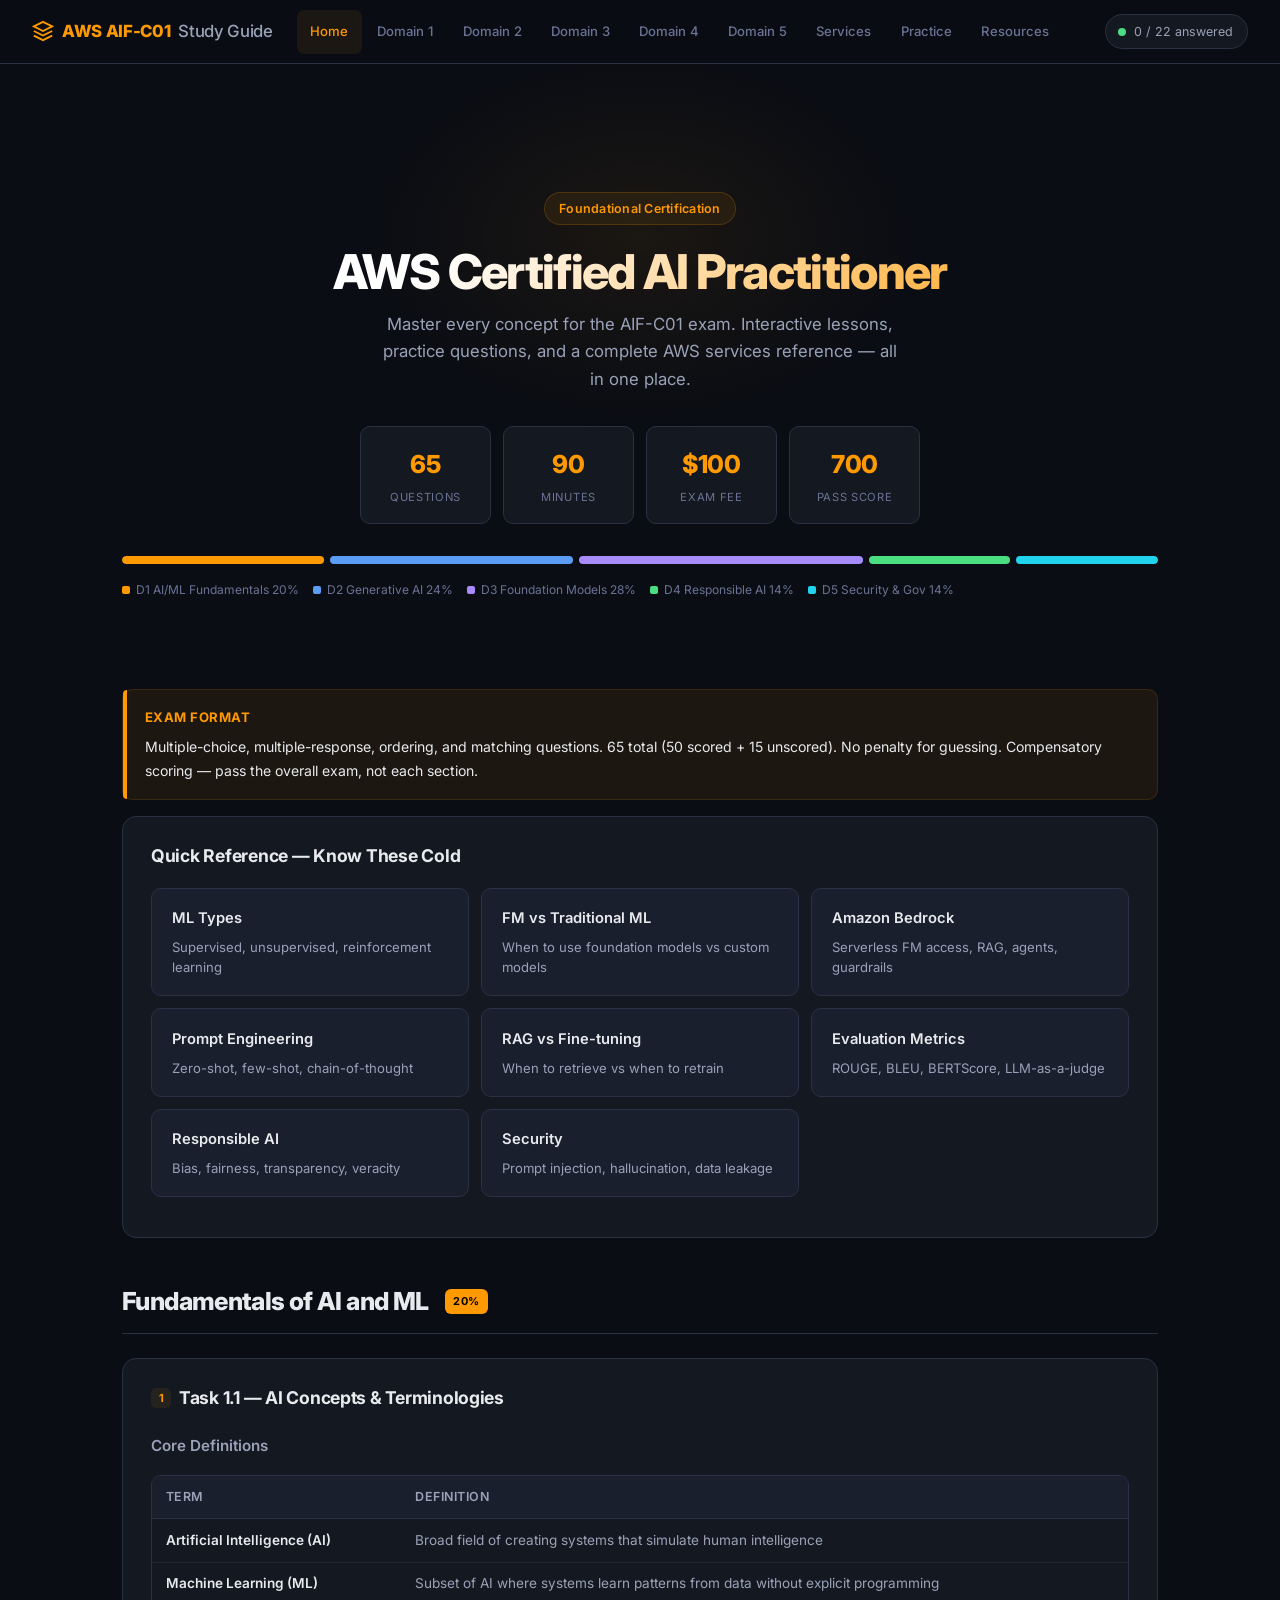
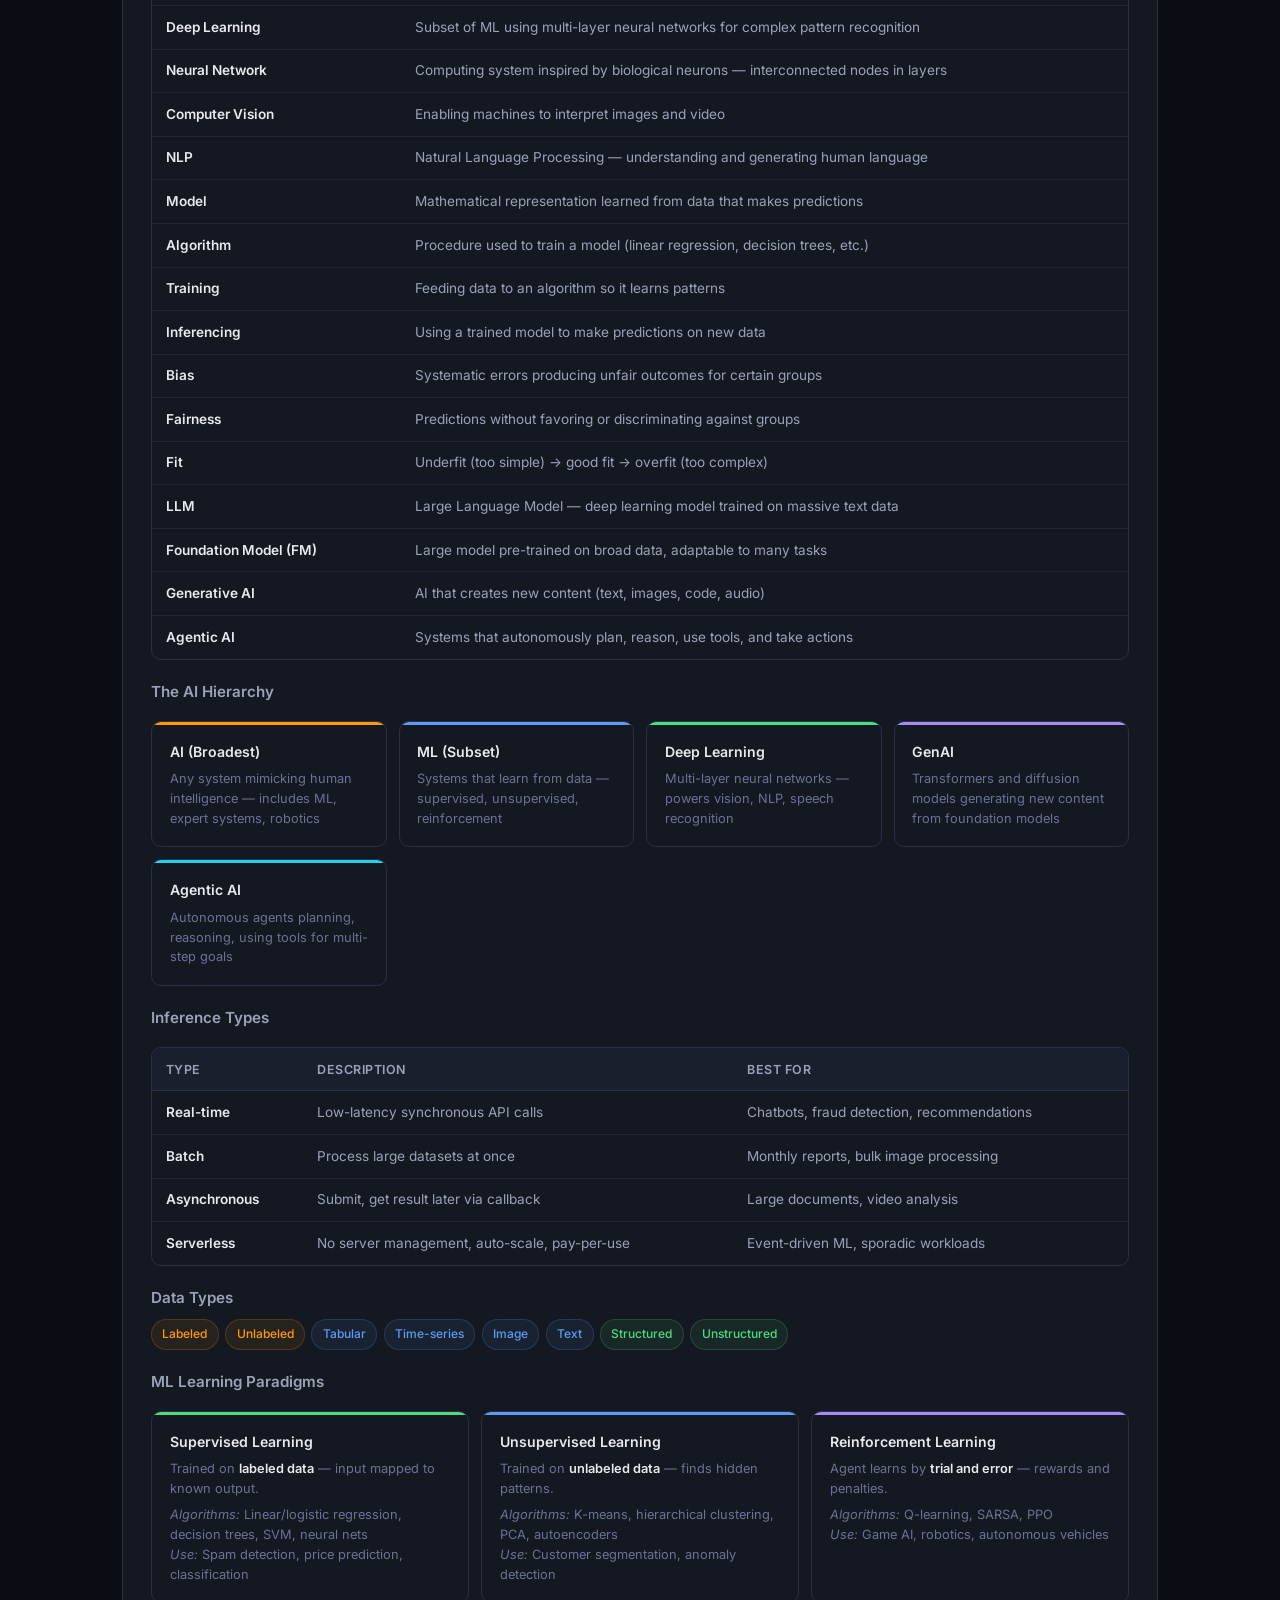
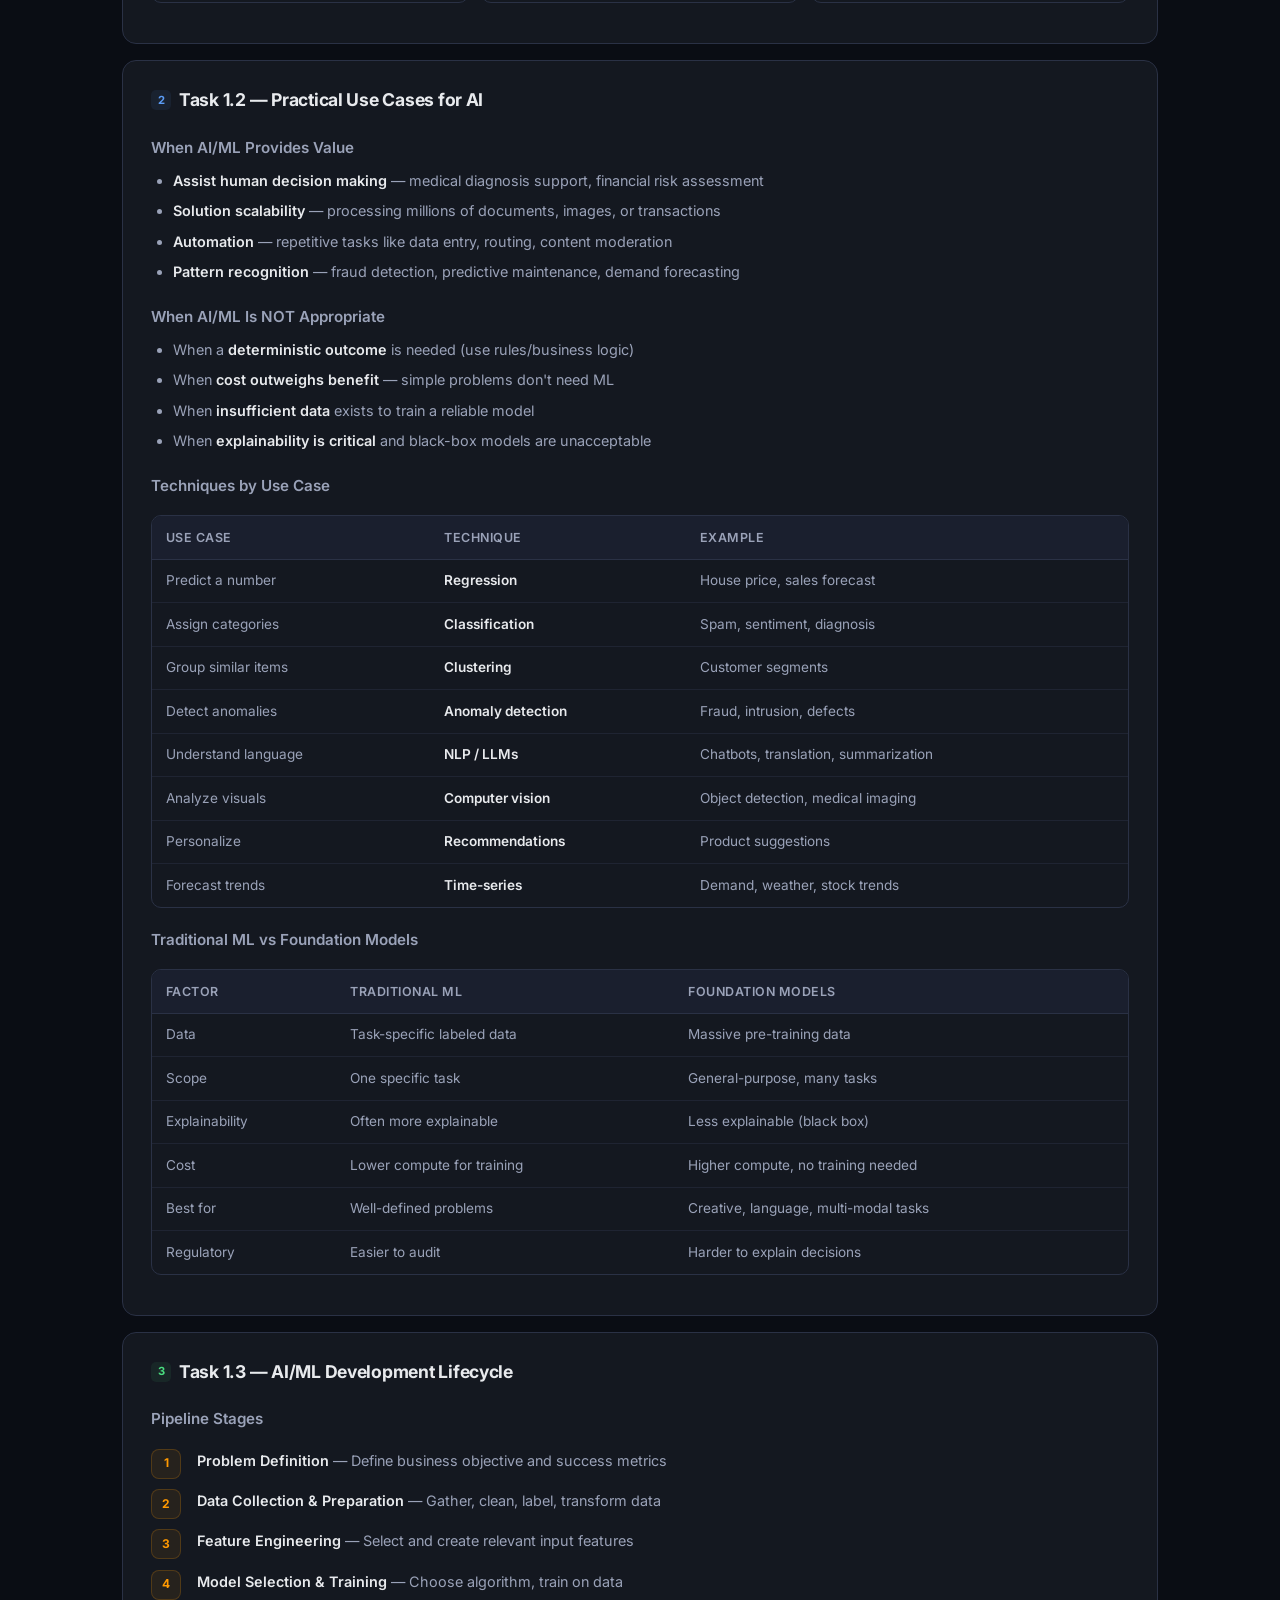
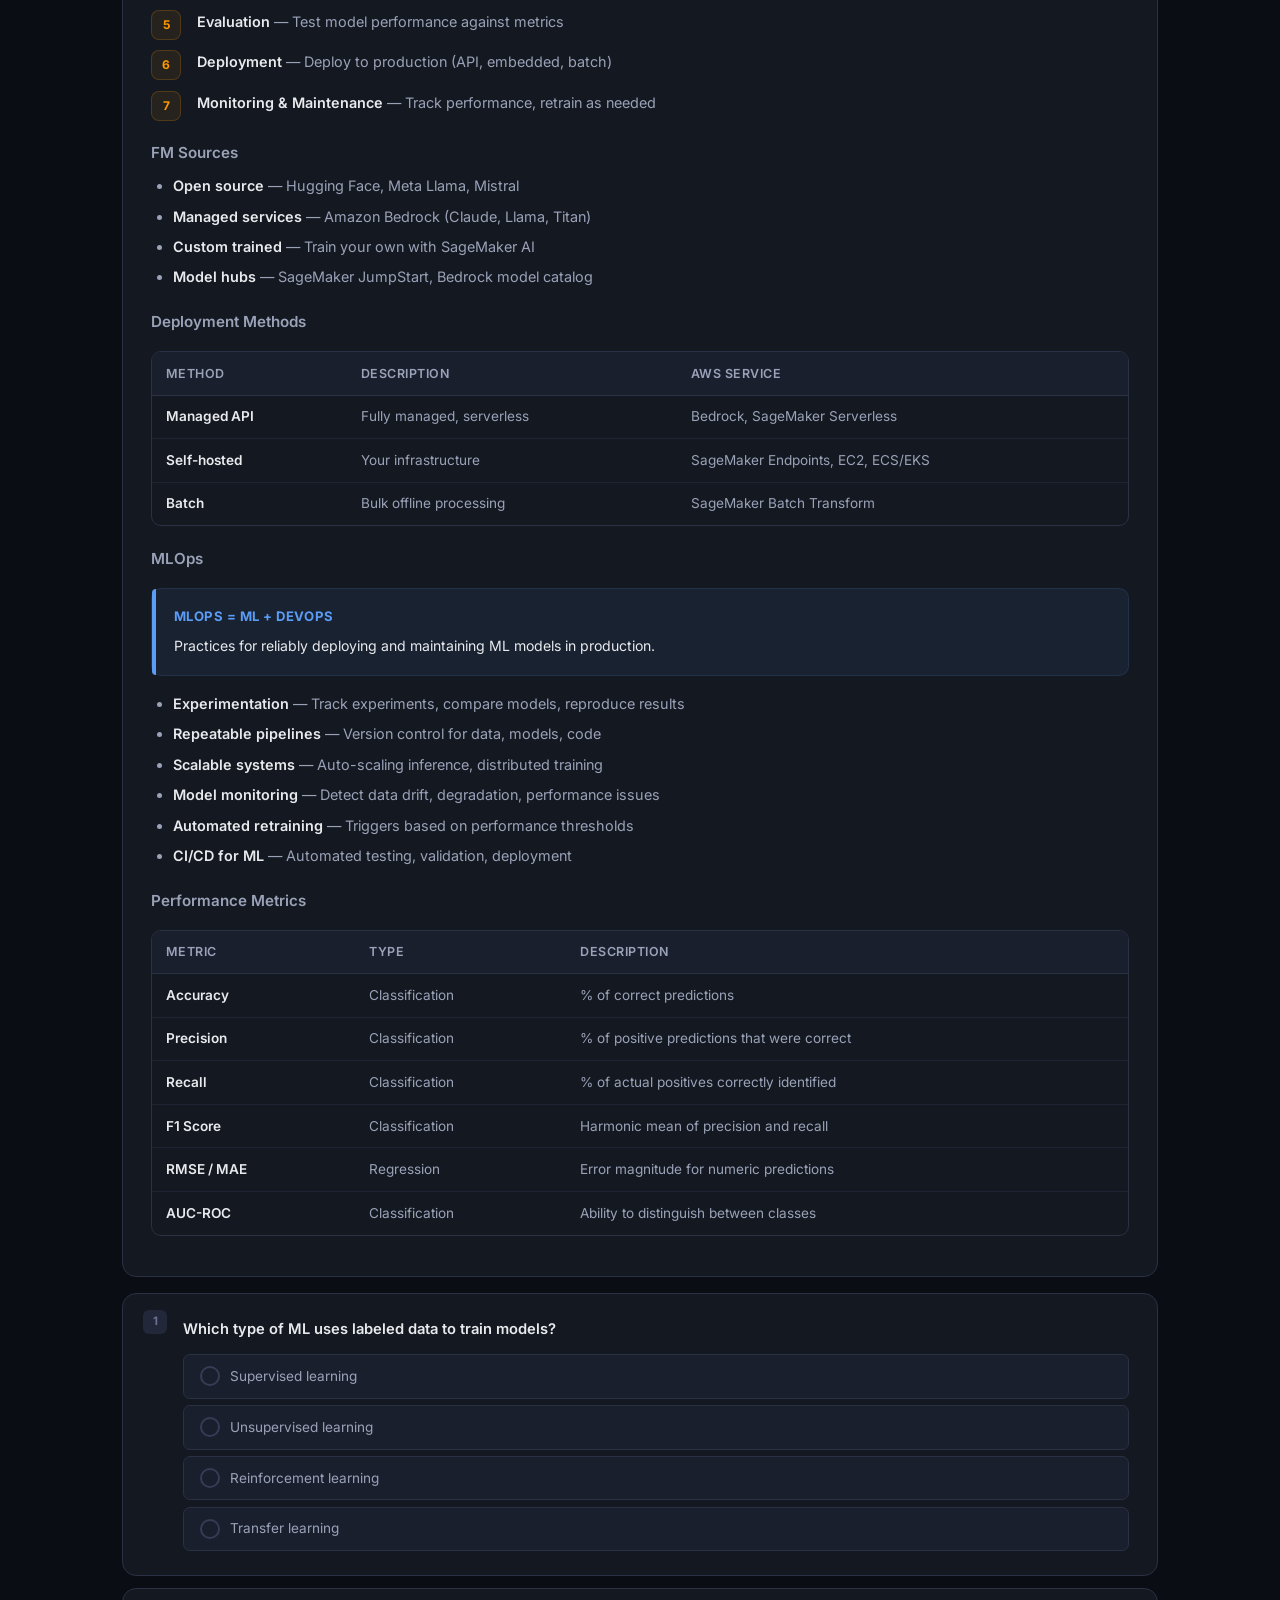
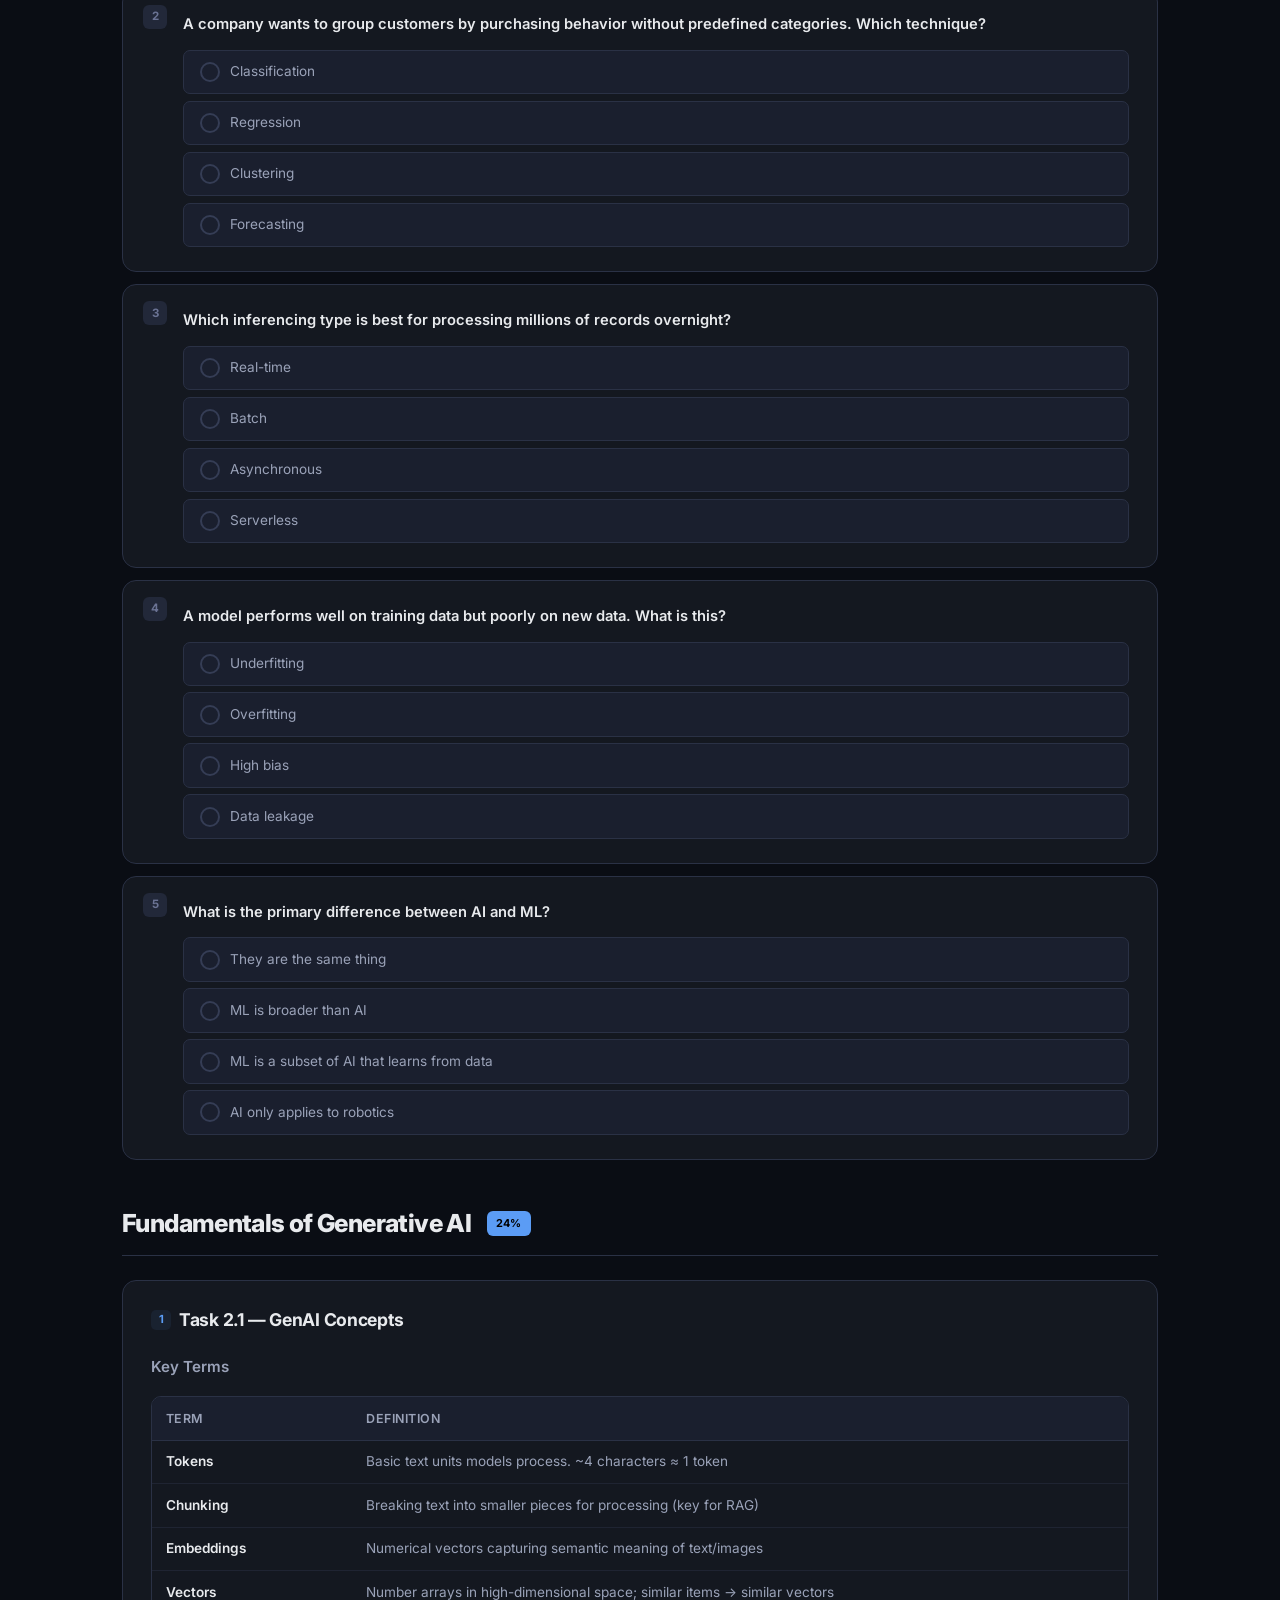
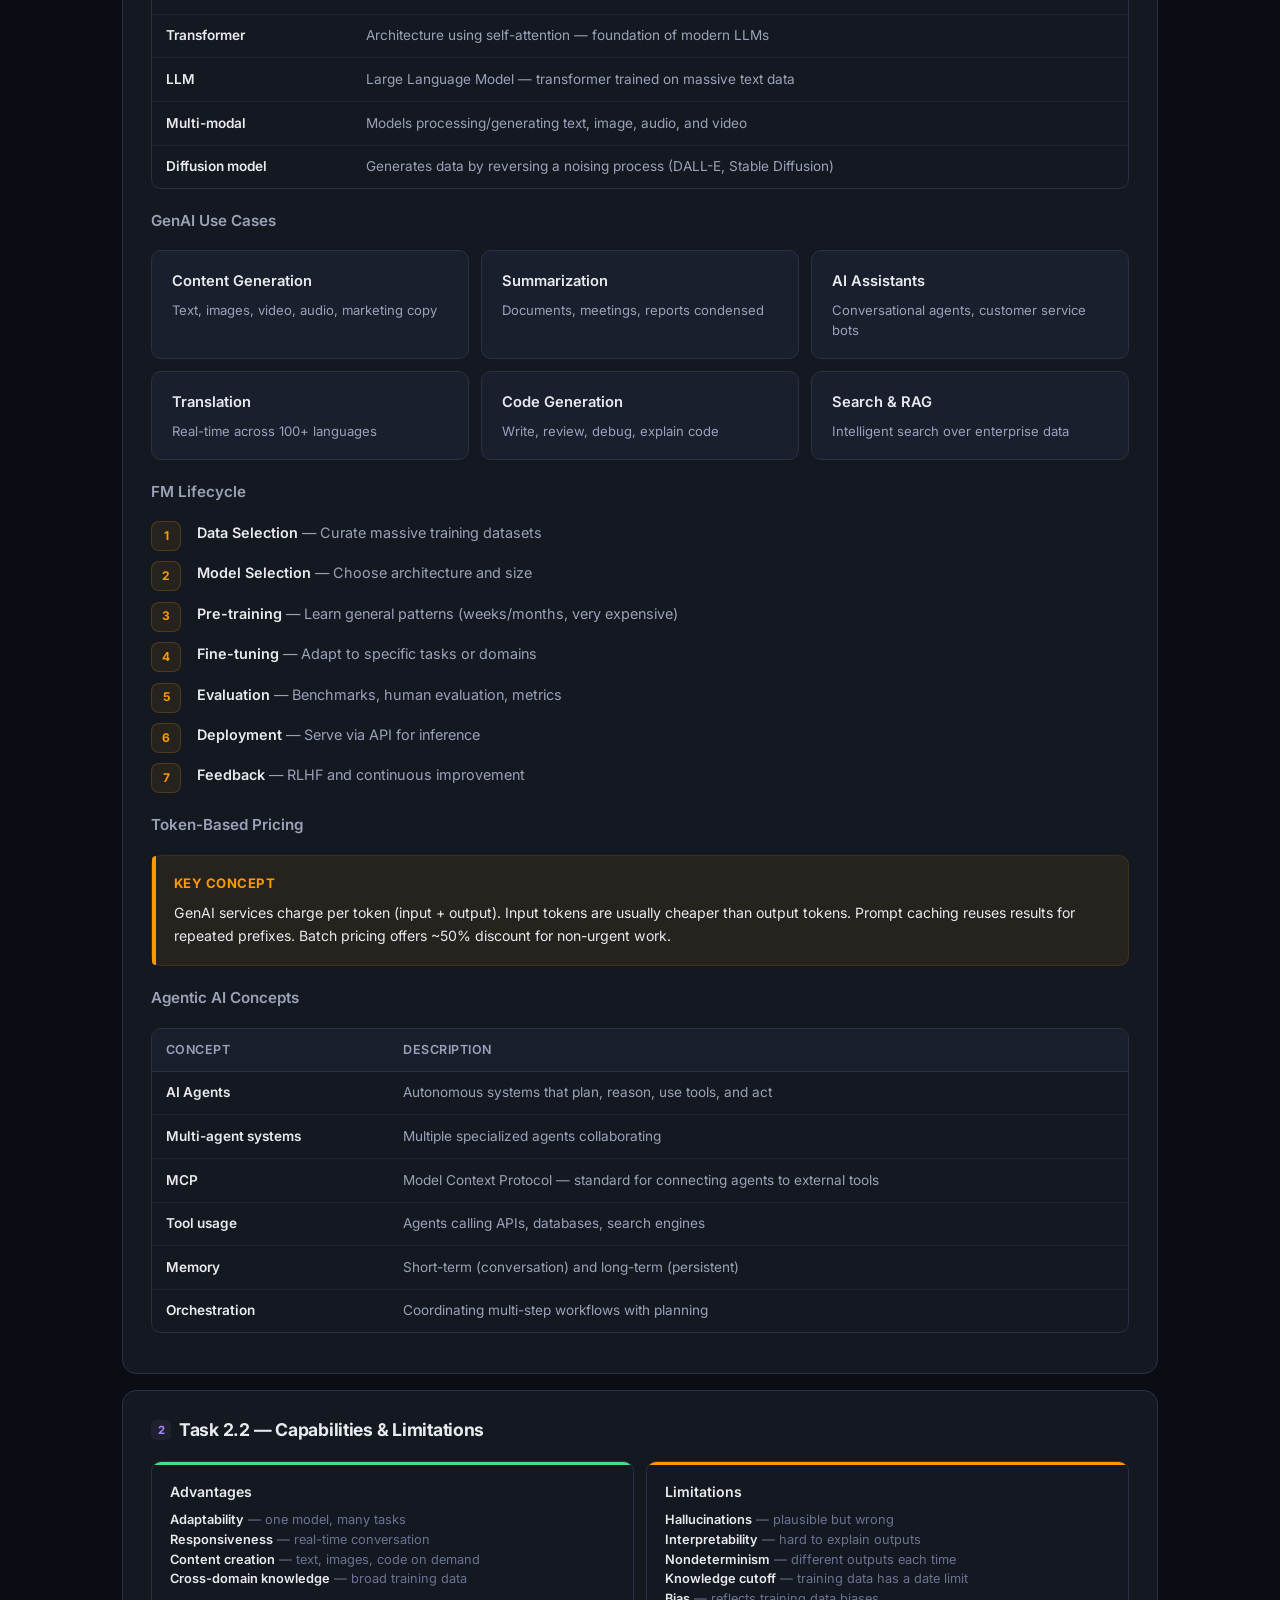
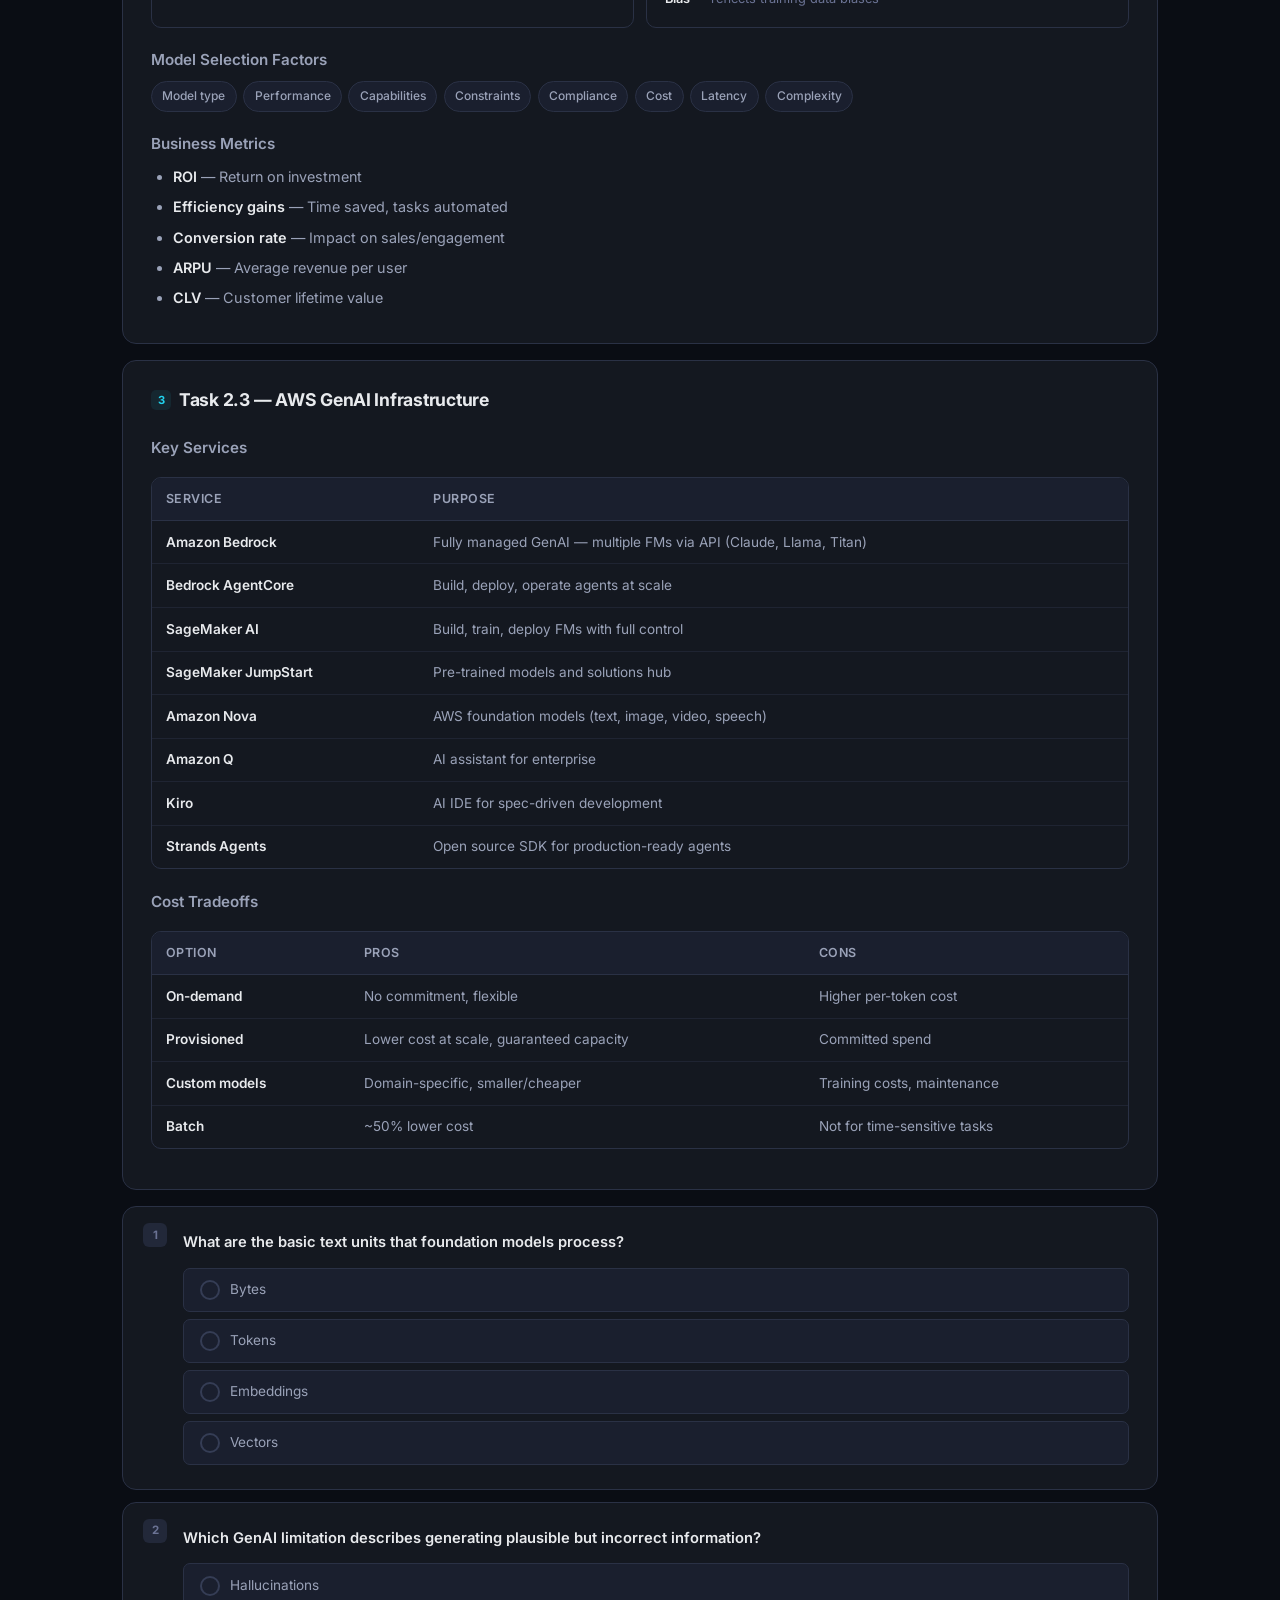
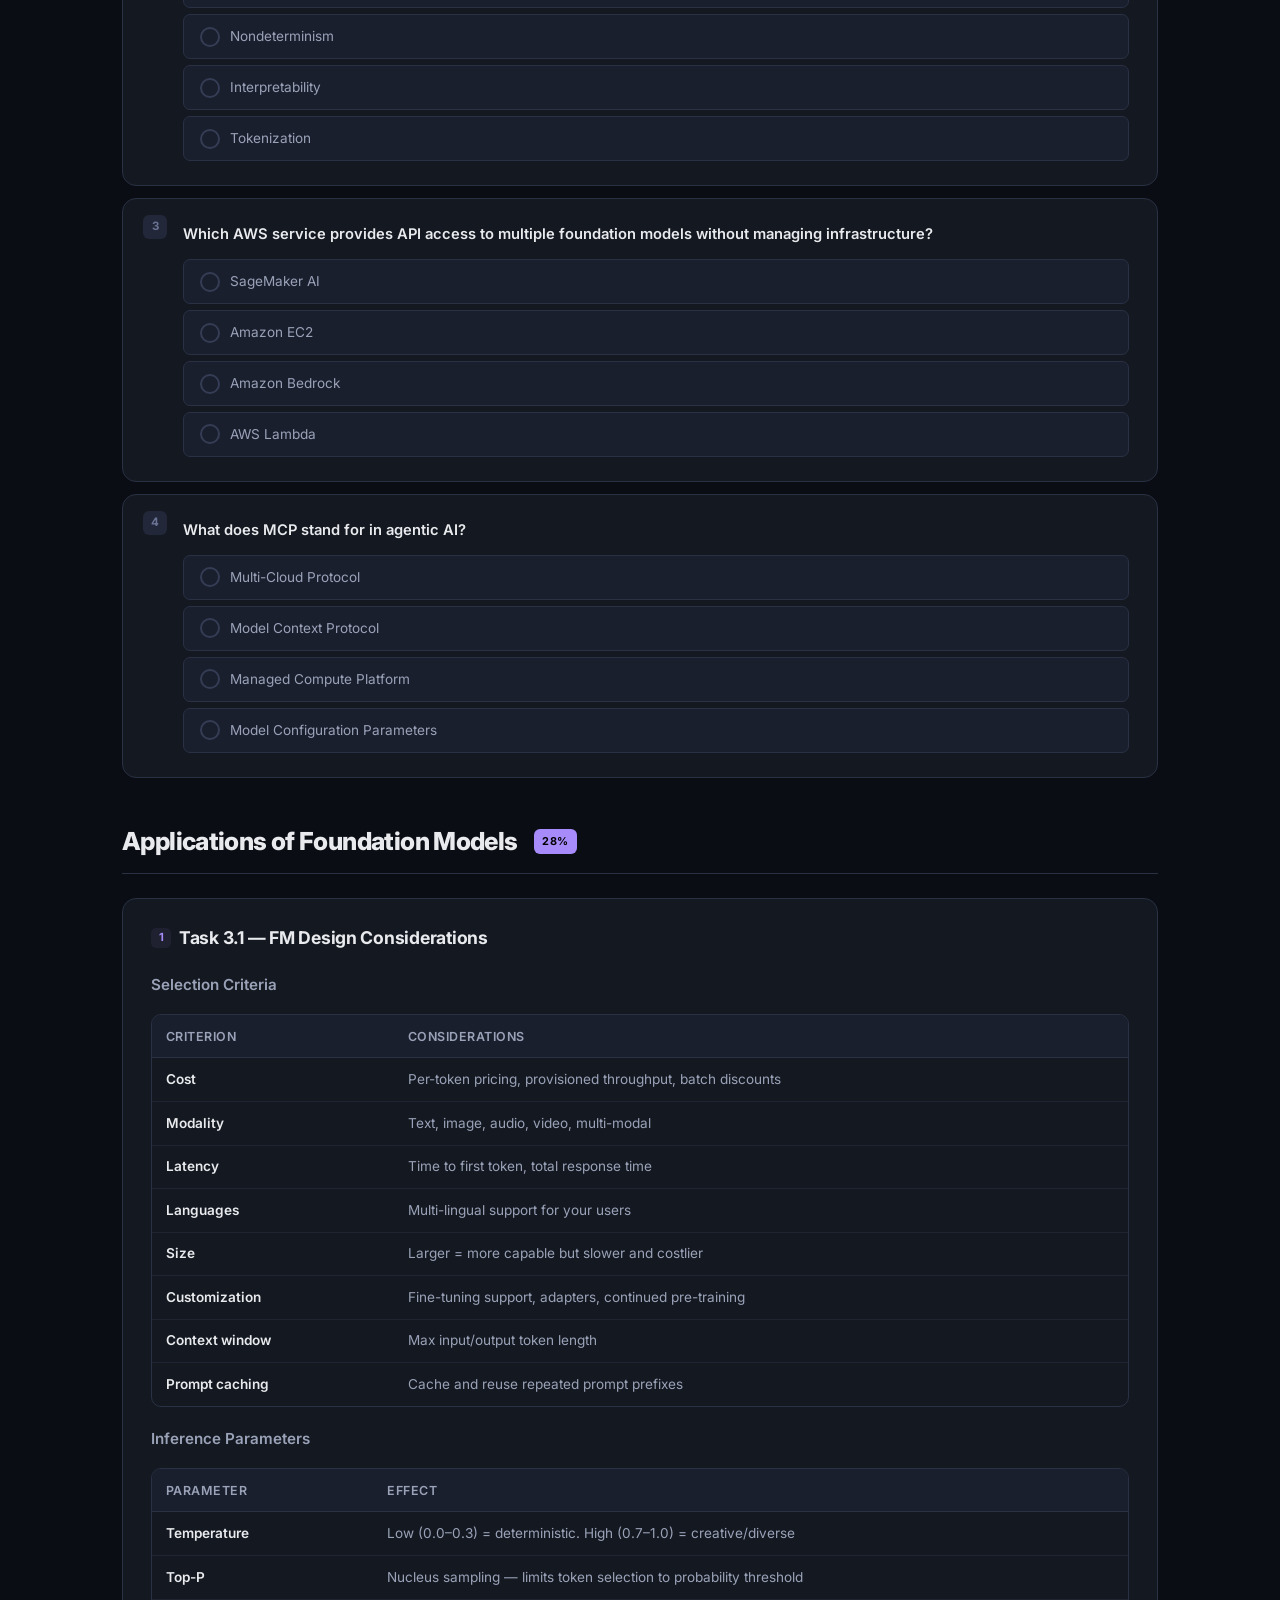
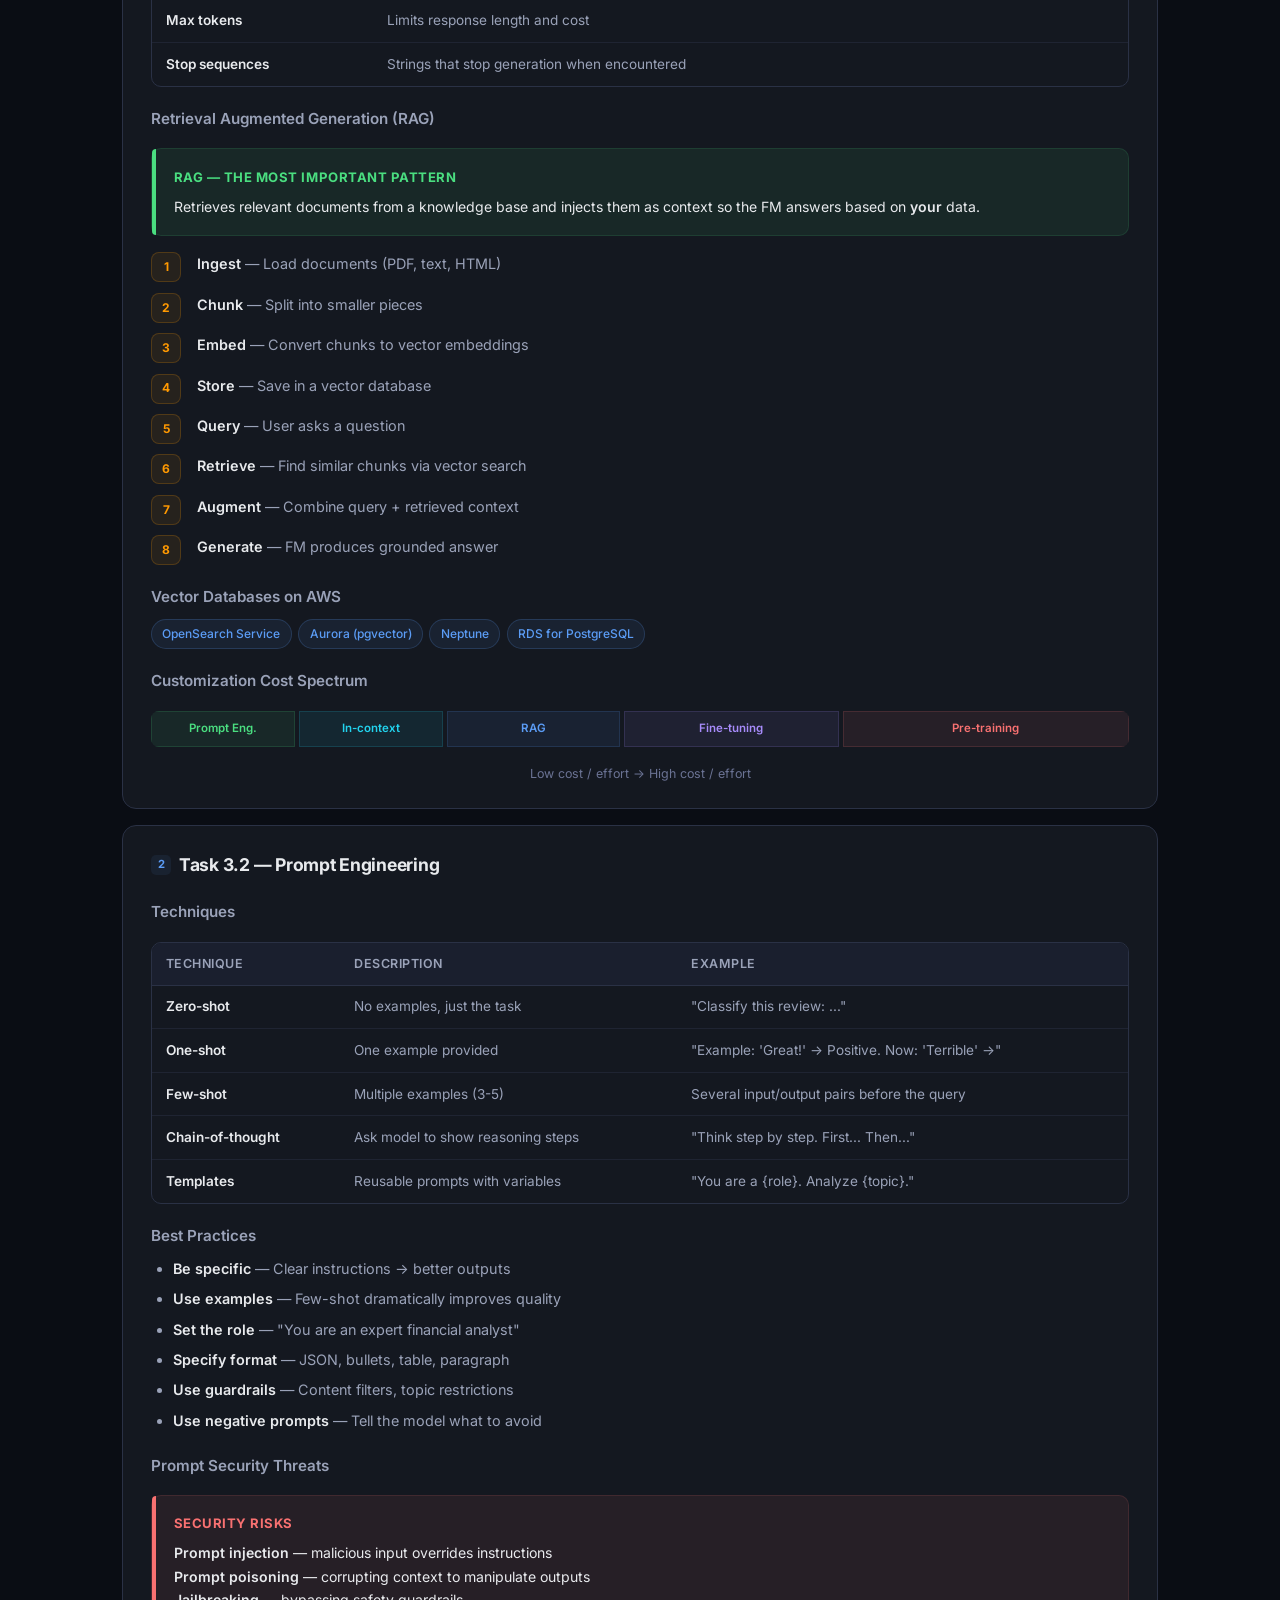
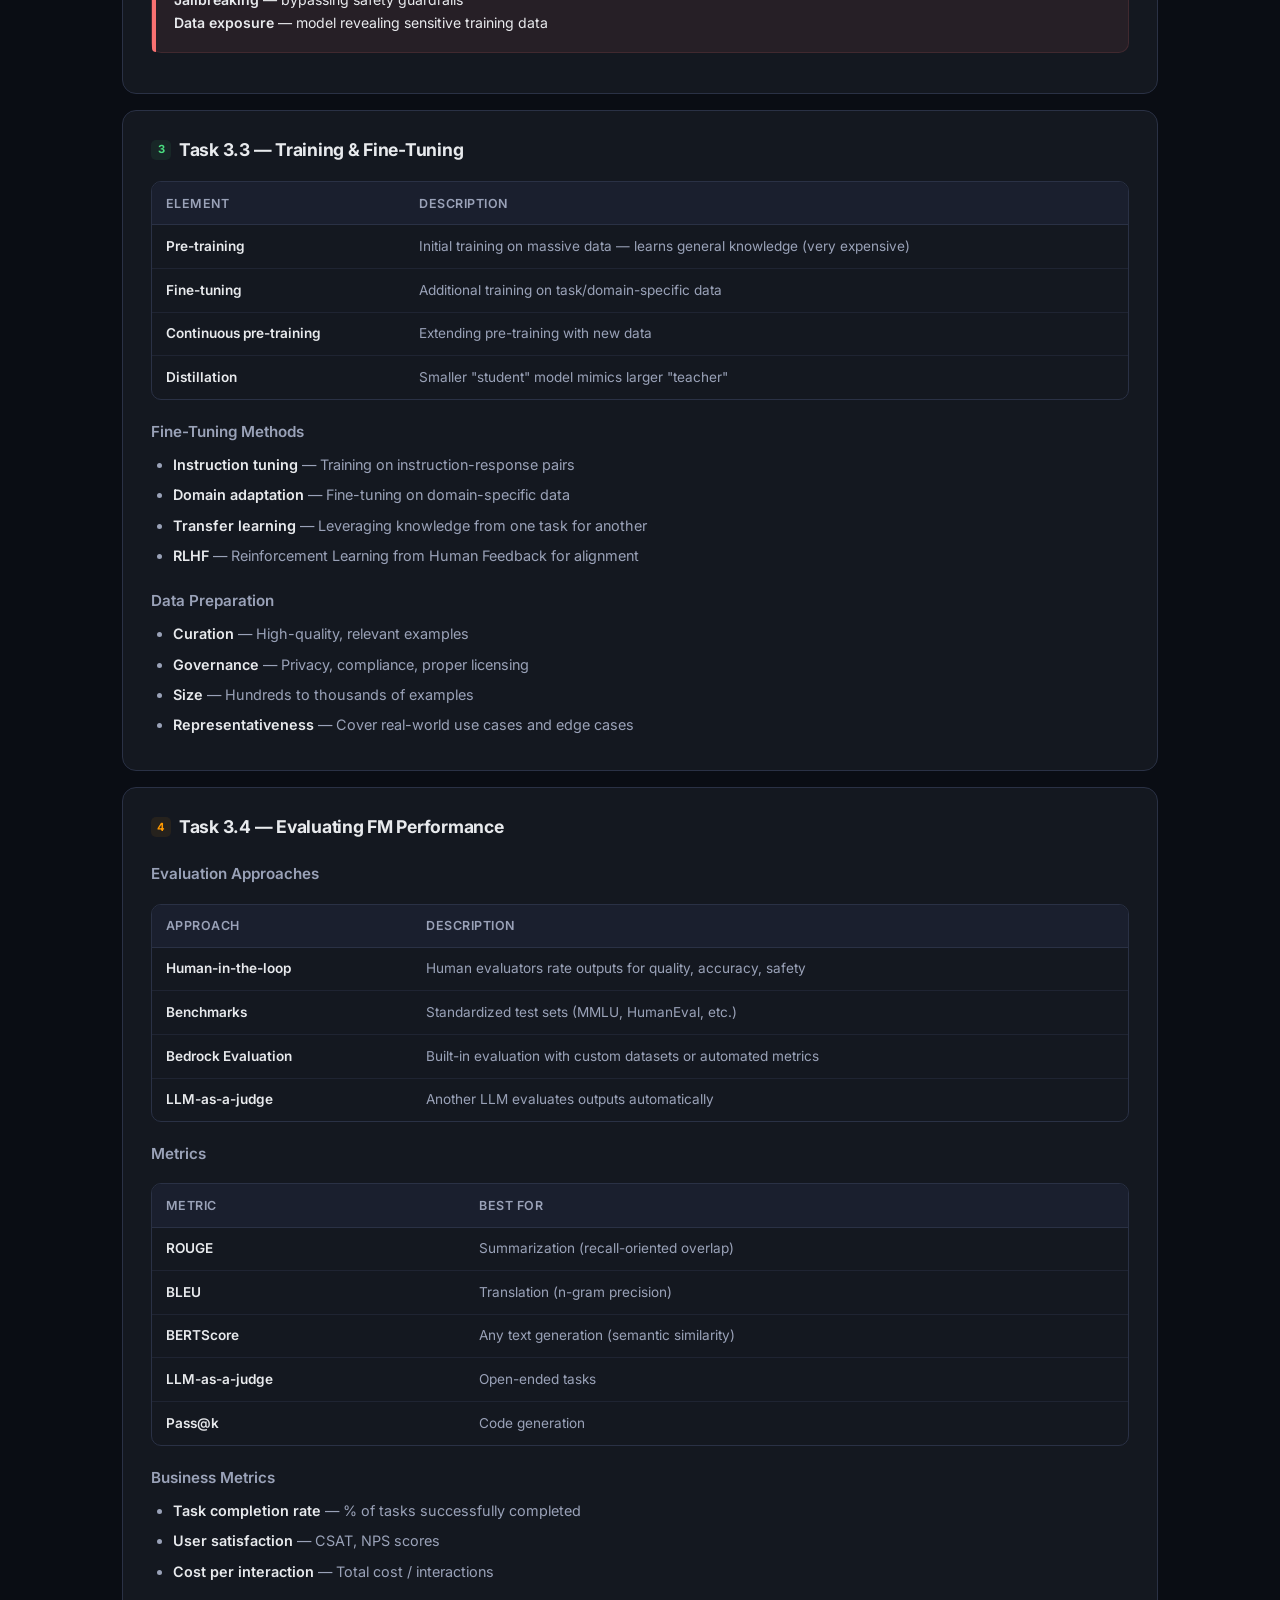
==== commit 19d0cb30: "Add mobile accessibility: hamburger menus, safe-area insets, touch-friendly 44px targets, responsive" ====
--- a/docs/index.html
+++ b/docs/index.html
@@ -22,32 +22,36 @@
   --shadow:0 4px 24px rgba(0,0,0,.35);--shadow-sm:0 2px 12px rgba(0,0,0,.25);
   --font:'Inter',system-ui,-apple-system,sans-serif;
   --mono:'JetBrains Mono',ui-monospace,monospace;
+  --safe-top:env(safe-area-inset-top,0px);
+  --safe-bottom:env(safe-area-inset-bottom,0px);
+  --safe-left:env(safe-area-inset-left,0px);
+  --safe-right:env(safe-area-inset-right,0px);
 }
 *{margin:0;padding:0;box-sizing:border-box}
 html{scroll-behavior:smooth;scrollbar-width:thin;scrollbar-color:var(--border2) transparent}
 ::-webkit-scrollbar{width:6px}::-webkit-scrollbar-track{background:transparent}::-webkit-scrollbar-thumb{background:var(--border2);border-radius:3px}
-body{font-family:var(--font);background:var(--bg);color:var(--text);line-height:1.72;font-size:15px;-webkit-font-smoothing:antialiased}
+body{font-family:var(--font);background:var(--bg);color:var(--text);line-height:1.72;font-size:15px;-webkit-font-smoothing:antialiased;-webkit-text-size-adjust:100%;-webkit-tap-highlight-color:transparent}
 ::selection{background:rgba(255,153,0,.25)}
 a{color:var(--orange);text-decoration:none;transition:.2s}a:hover{color:var(--orange2)}
 img{max-width:100%}
 
 /* ─── TOP NAV ─── */
-.topnav{position:fixed;top:0;left:0;right:0;height:64px;background:rgba(10,13,20,.88);backdrop-filter:blur(16px) saturate(1.4);border-bottom:1px solid var(--border);z-index:200;display:flex;align-items:center;padding:0 2rem;gap:1.5rem}
+.topnav{position:fixed;top:0;left:0;right:0;height:64px;background:rgba(10,13,20,.88);backdrop-filter:blur(16px) saturate(1.4);border-bottom:1px solid var(--border);z-index:200;display:flex;align-items:center;padding:var(--safe-top) max(2rem,var(--safe-right)) 0 max(2rem,var(--safe-left));gap:1.5rem}
 .logo{font-weight:800;font-size:1.05rem;color:var(--orange);white-space:nowrap;letter-spacing:-.02em;display:flex;align-items:center;gap:.5rem}
 .logo svg{width:22px;height:22px}
 .logo span{color:var(--text2);font-weight:500}
 .nav-links{display:flex;gap:2px;overflow-x:auto;scrollbar-width:none;flex:1}
 .nav-links::-webkit-scrollbar{display:none}
-.nav-links a{padding:.45rem .85rem;border-radius:var(--radius-xs);font-size:.82rem;font-weight:500;color:var(--text3);white-space:nowrap;transition:.2s;position:relative}
+.nav-links a{padding:.45rem .85rem;border-radius:var(--radius-xs);font-size:.82rem;font-weight:500;color:var(--text3);white-space:nowrap;transition:.2s;position:relative;min-height:44px;display:inline-flex;align-items:center}
 .nav-links a:hover{color:var(--text);background:var(--surface)}
 .nav-links a.active{color:var(--orange);background:var(--orange-dim)}
 .nav-right{display:flex;align-items:center;gap:.75rem}
 .progress-pill{display:flex;align-items:center;gap:.5rem;background:var(--surface);border:1px solid var(--border);border-radius:20px;padding:.35rem .9rem .35rem .7rem;font-size:.78rem;color:var(--text2);white-space:nowrap}
 .progress-pill .dot{width:8px;height:8px;border-radius:50%;background:var(--green)}
-.menu-btn{display:none;background:none;border:none;color:var(--text2);cursor:pointer;padding:.4rem}
+.menu-btn{display:none;background:none;border:none;color:var(--text2);cursor:pointer;width:44px;height:44px;align-items:center;justify-content:center;border-radius:var(--radius-xs);flex-shrink:0}
 
 /* ─── LAYOUT ─── */
-.main{max-width:960px;margin:0 auto;padding:88px 2rem 4rem}
+.main{max-width:960px;margin:0 auto;padding:calc(88px + var(--safe-top)) max(2rem,var(--safe-right)) 4rem max(2rem,var(--safe-left))}
 .wide{max-width:1100px}
 
 /* ─── HERO ─── */
@@ -75,7 +79,7 @@
 .domain-legend .dot{width:8px;height:8px;border-radius:2px}
 
 /* ─── SECTION HEADERS ─── */
-section{margin-top:3rem;scroll-margin-top:80px}
+section{margin-top:3rem;scroll-margin-top:calc(80px + var(--safe-top))}
 .sec-head{display:flex;align-items:center;gap:1rem;margin-bottom:1.5rem;padding-bottom:1rem;border-bottom:1px solid var(--border)}
 .sec-head h2{font-size:1.55rem;font-weight:800;color:var(--text);letter-spacing:-.025em;line-height:1.25}
 .sec-head .badge{display:inline-flex;align-items:center;background:var(--orange);color:#000;font-size:.68rem;font-weight:700;padding:.2rem .55rem;border-radius:6px;letter-spacing:.03em}
@@ -174,7 +178,7 @@
 .vs-card p{margin:0;font-size:.8rem;line-height:1.55;color:var(--text3)}
 
 /* ─── FOOTER ─── */
-.footer{text-align:center;padding:3rem 0 2rem;margin-top:3rem;border-top:1px solid var(--border);color:var(--text3);font-size:.82rem}
+.footer{text-align:center;padding:3rem max(2rem,var(--safe-right)) calc(2rem + var(--safe-bottom)) max(2rem,var(--safe-left));margin-top:3rem;border-top:1px solid var(--border);color:var(--text3);font-size:.82rem}
 
 /* ─── ANIMATIONS ─── */
 @keyframes fadeUp{from{opacity:0;transform:translateY(8px)}to{opacity:1;transform:translateY(0)}}
@@ -183,22 +187,26 @@
 
 /* ─── MOBILE ─── */
 @media(max-width:768px){
-  .topnav{padding:0 1rem}
-  .nav-links{display:none;position:absolute;top:64px;left:0;right:0;background:var(--bg2);border-bottom:1px solid var(--border);flex-direction:column;padding:.75rem;gap:2px}
+  .topnav{padding:var(--safe-top) max(1rem,var(--safe-right)) 0 max(1rem,var(--safe-left))}
+  .nav-links{display:none;position:fixed;top:calc(64px + var(--safe-top));left:0;right:0;bottom:0;background:var(--bg2);border-bottom:1px solid var(--border);flex-direction:column;padding:max(.75rem,var(--safe-left));gap:2px;overflow-y:auto;-webkit-overflow-scrolling:touch;padding-bottom:calc(2rem + var(--safe-bottom))}
   .nav-links.open{display:flex}
-  .nav-links a{padding:.6rem .85rem}
+  .nav-links a{padding:.75rem 1rem;font-size:.95rem;min-height:48px}
   .menu-btn{display:flex}
   .progress-pill{display:none}
-  .main{padding:76px 1rem 2rem}
+  .main{padding:calc(76px + var(--safe-top)) max(1rem,var(--safe-right)) 2rem max(1rem,var(--safe-left))}
   .hero h1{font-size:1.8rem}
   .stats{grid-template-columns:repeat(2,1fr)}
   .card-grid,.vs-grid{grid-template-columns:1fr}
   .sec-head h2{font-size:1.25rem}
   .card{padding:1.25rem}
+  table{display:block;overflow-x:auto;-webkit-overflow-scrolling:touch}
 }
 @media(max-width:480px){
   .hero h1{font-size:1.5rem}
   .stat .num{font-size:1.2rem}
+  .main{padding:calc(68px + var(--safe-top)) max(.75rem,var(--safe-right)) 1.5rem max(.75rem,var(--safe-left))}
+  .logo span{display:none}
+  .hero{padding:2rem 0 1.5rem}
 }
 </style>
 </head>
@@ -206,7 +214,7 @@
 
 <!-- ═══════ NAV ═══════ -->
 <nav class="topnav">
-  <button class="menu-btn" onclick="document.querySelector('.nav-links').classList.toggle('open')" aria-label="Menu">
+  <button class="menu-btn" aria-label="Menu">
     <svg width="20" height="20" fill="none" stroke="currentColor" stroke-width="2"><path d="M3 6h14M3 10h14M3 14h14"/></svg>
   </button>
   <div class="logo">
@@ -1476,9 +1484,32 @@
 },{rootMargin:'-80px 0px -70% 0px'});
 sections.forEach(s=>obs.observe(s));
 
+// MOBILE MENU
+const menuBtn=document.querySelector('.menu-btn');
+const navContainer=document.querySelector('.nav-links');
+function openMenu(){
+  navContainer.classList.add('open');
+  menuBtn.setAttribute('aria-expanded','true');
+  document.body.style.overflow='hidden';
+}
+function closeMenu(){
+  navContainer.classList.remove('open');
+  menuBtn.setAttribute('aria-expanded','false');
+  document.body.style.overflow='';
+}
+menuBtn.addEventListener('click',()=>{
+  navContainer.classList.contains('open')?closeMenu():openMenu();
+});
+document.addEventListener('click',e=>{
+  if(navContainer.classList.contains('open')&&!menuBtn.contains(e.target)&&!navContainer.contains(e.target))closeMenu();
+});
+document.addEventListener('keydown',e=>{
+  if(e.key==='Escape'&&navContainer.classList.contains('open')){closeMenu();menuBtn.focus();}
+});
+
 // CLOSE MOBILE NAV ON CLICK
 navLinks.forEach(l=>l.addEventListener('click',()=>{
-  document.querySelector('.nav-links').classList.remove('open');
+  closeMenu();
 }));
 
 // ANIMATE SECTIONS ON SCROLL
